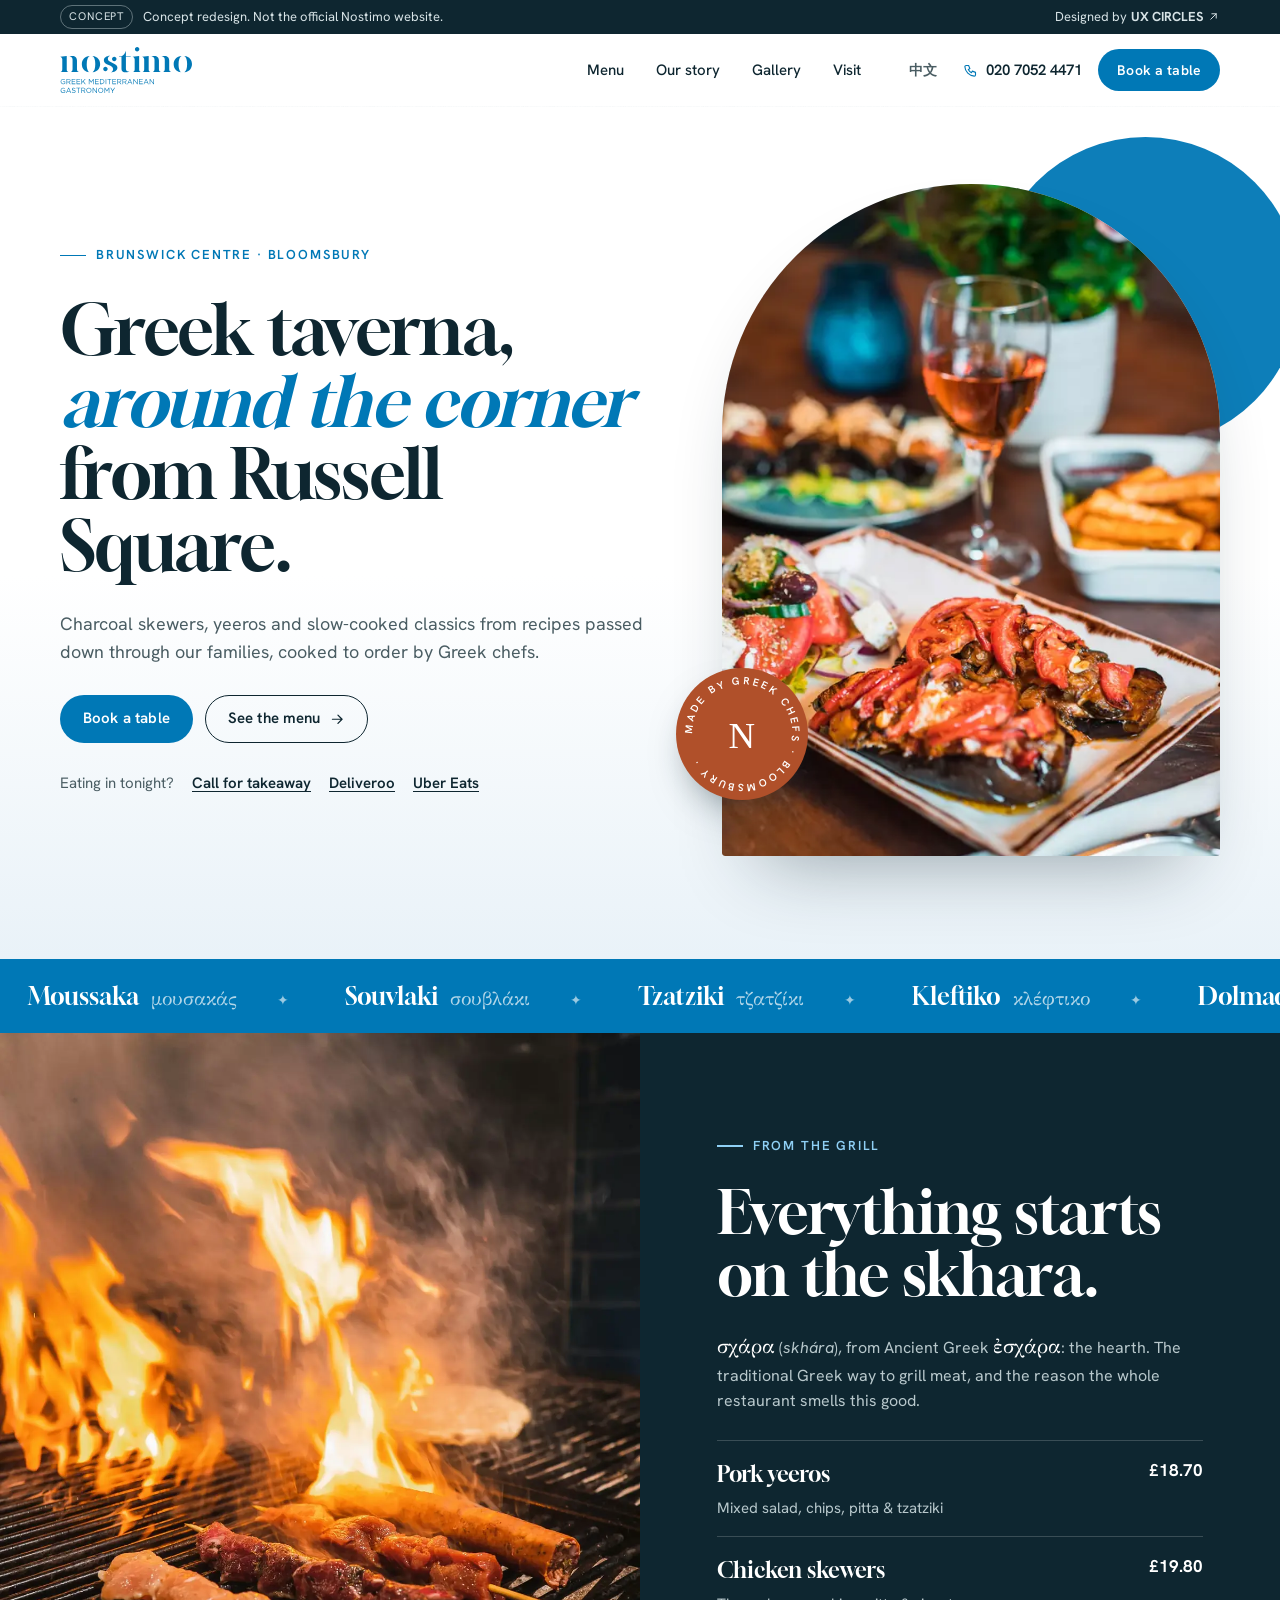
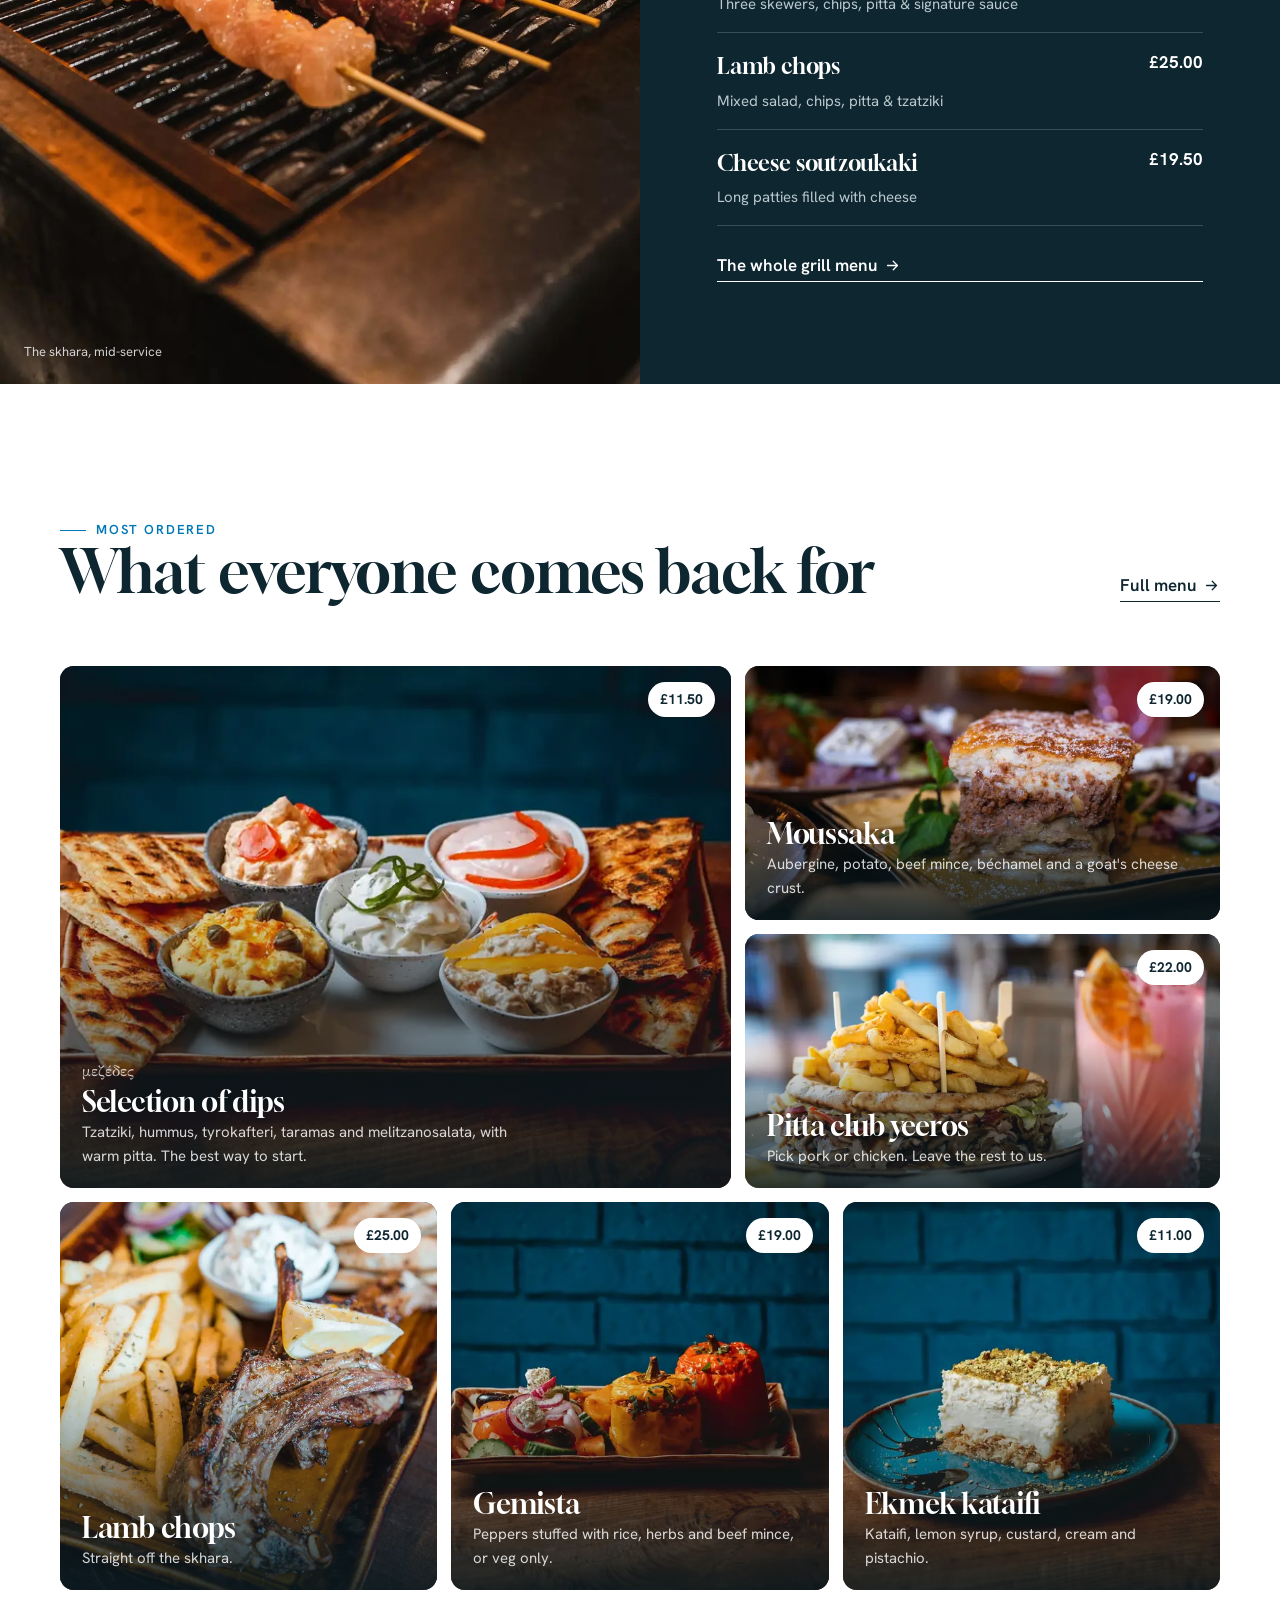
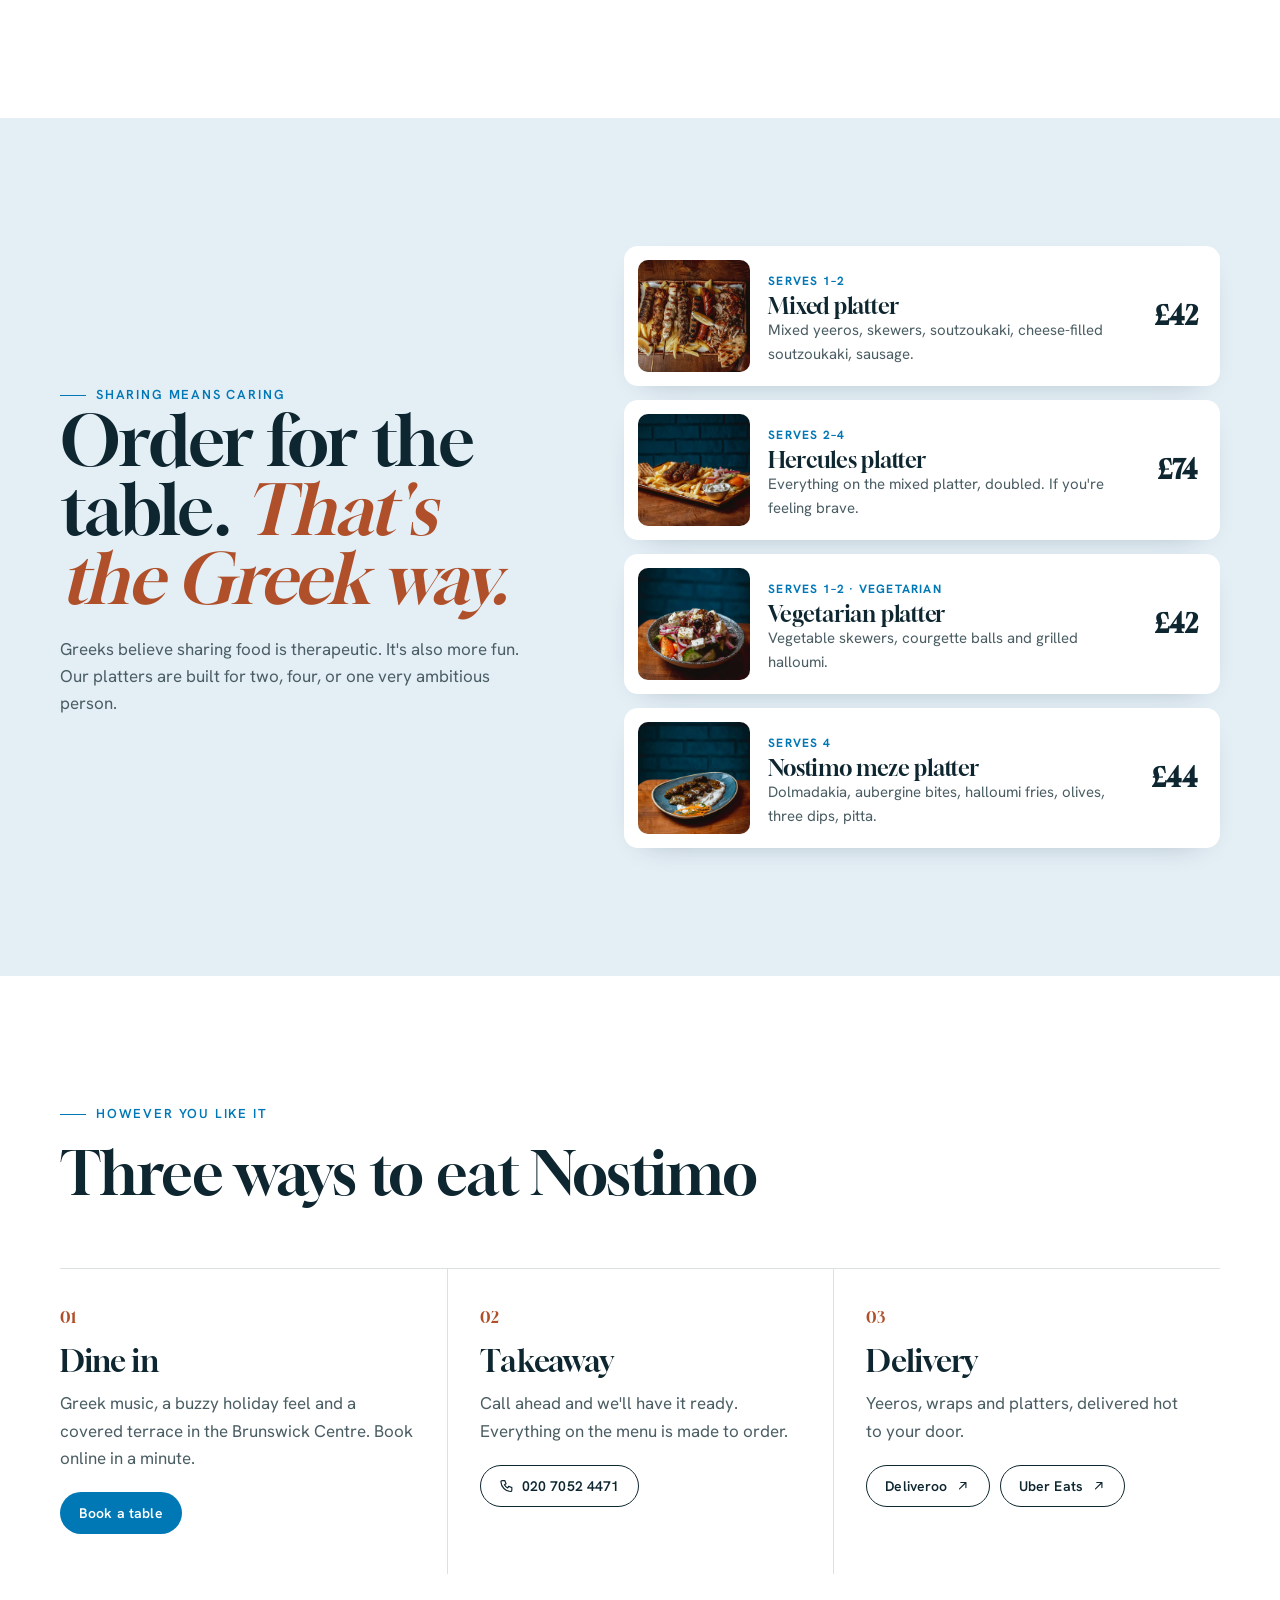
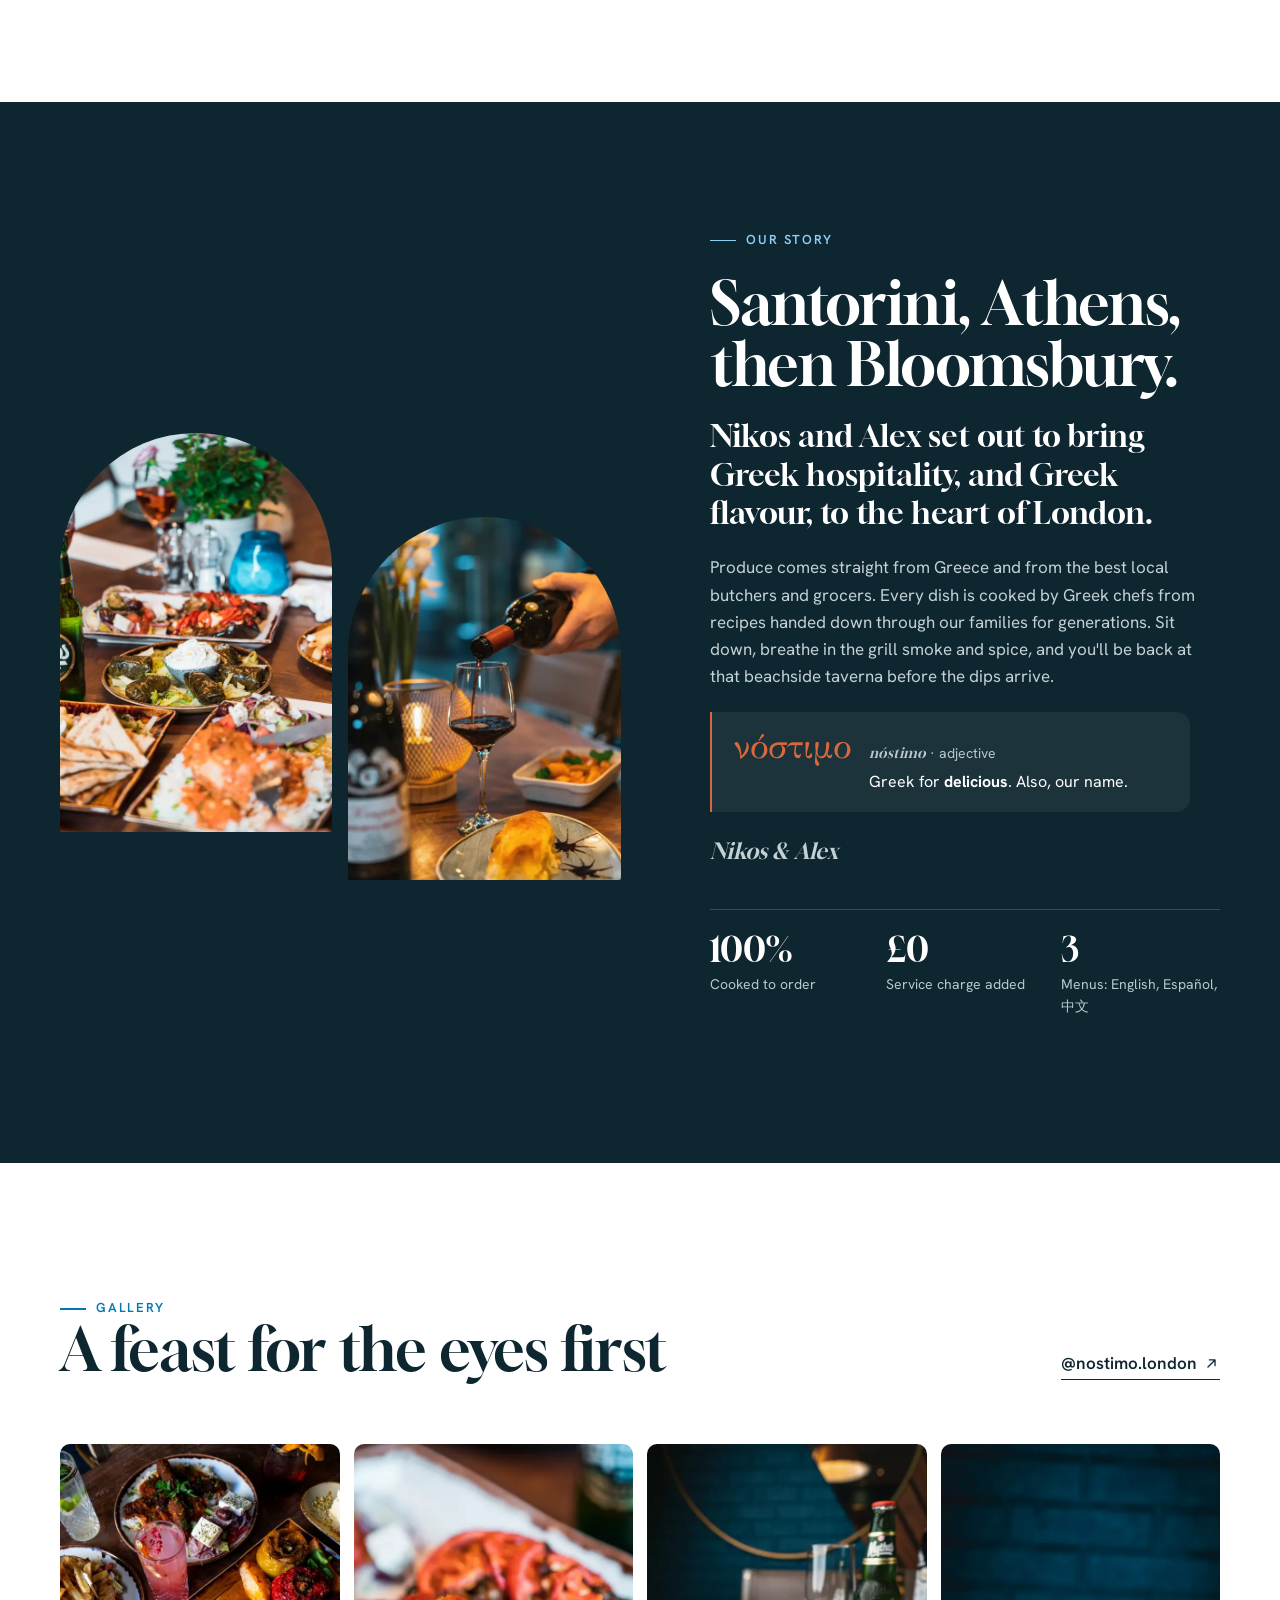
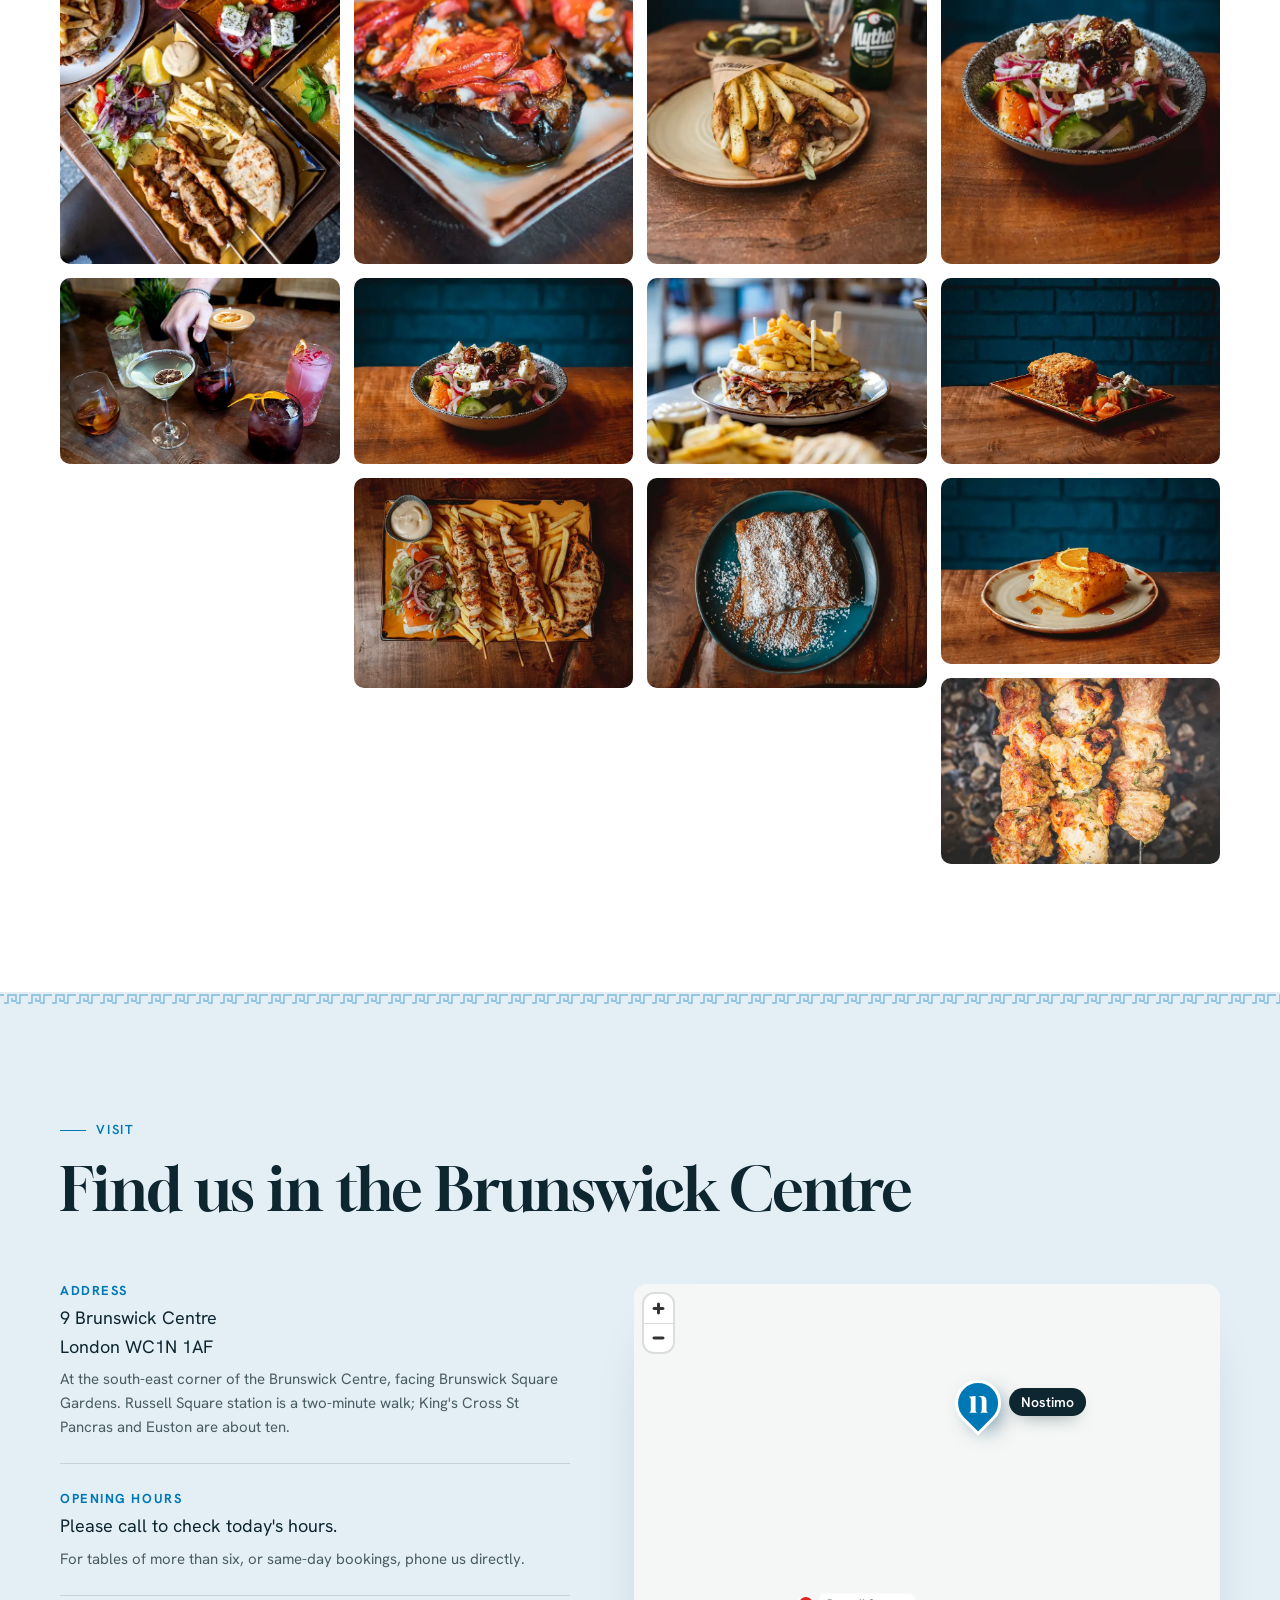
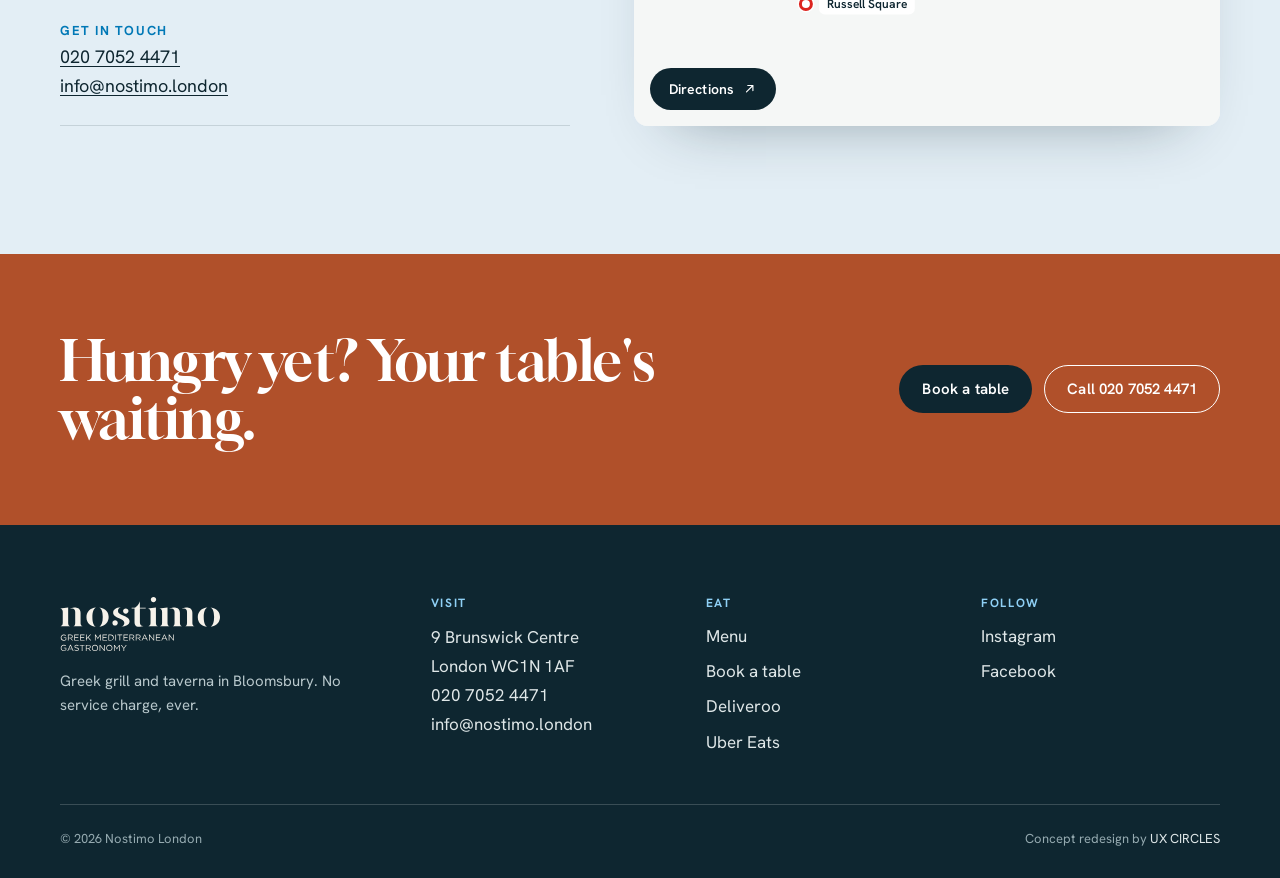
==== index.html @ 570a70f9 "Move the map pin to Nostimo's actual corner of the Brunswick Centre The pin sat at the centre's midd" ====
<!doctype html>
<html lang="en-GB" class="no-js">
<head>
  <meta charset="utf-8">
  <meta name="viewport" content="width=device-width, initial-scale=1">
  <title>Nostimo · Greek grill &amp; taverna in Bloomsbury, London</title>
  <meta name="description" content="Greek-Mediterranean taverna at the Brunswick Centre, Bloomsbury. Charcoal skewers, yeeros, meze and slow-cooked classics, made by Greek chefs. Book a table or order takeaway.">
  <meta name="robots" content="noindex, nofollow">
  <meta name="theme-color" content="#ffffff">
  <link rel="canonical" href="https://uxcircles.github.io/nostimo/">
  <link rel="alternate" hreflang="en-GB" href="https://uxcircles.github.io/nostimo/">
  <link rel="alternate" hreflang="zh-Hant" href="https://uxcircles.github.io/nostimo/zh/">
  <link rel="icon" href="favicon.svg" type="image/svg+xml">
  <link rel="apple-touch-icon" href="apple-touch-icon.png">

  <meta property="og:type" content="restaurant">
  <meta property="og:site_name" content="Nostimo London">
  <meta property="og:title" content="Nostimo · Greek grill &amp; taverna in Bloomsbury">
  <meta property="og:description" content="Charcoal skewers, yeeros, meze and slow-cooked Greek classics at the Brunswick Centre, WC1.">
  <meta property="og:url" content="https://uxcircles.github.io/nostimo/">
  <meta property="og:image" content="https://uxcircles.github.io/nostimo/assets/img/og.jpg">
  <meta property="og:image:width" content="1200">
  <meta property="og:image:height" content="630">
  <meta name="twitter:card" content="summary_large_image">

  <link rel="preconnect" href="https://fonts.googleapis.com">
  <link rel="preconnect" href="https://fonts.gstatic.com" crossorigin>
  <link href="https://fonts.googleapis.com/css2?family=Gloock&family=GFS+Didot&family=Hanken+Grotesk:wght@400;500;600;700&display=swap" rel="stylesheet">
  <link rel="preload" as="image" href="assets/img/table-rose-600.webp" imagesrcset="assets/img/table-rose-600.webp 600w, assets/img/table-rose-1200.webp 1200w" imagesizes="(max-width: 860px) 86vw, 500px" fetchpriority="high">
  <link rel="stylesheet" href="styles.css?v=6">

  <script type="application/ld+json">
  {
    "@context": "https://schema.org",
    "@type": "Restaurant",
    "name": "Nostimo",
    "alternateName": "Nostimo London",
    "servesCuisine": ["Greek", "Mediterranean"],
    "address": {
      "@type": "PostalAddress",
      "streetAddress": "9 Brunswick Centre",
      "addressLocality": "London",
      "postalCode": "WC1N 1AF",
      "addressCountry": "GB"
    },
    "geo": { "@type": "GeoCoordinates", "latitude": 51.5240, "longitude": -0.1229 },
    "telephone": "+442070524471",
    "email": "info@nostimo.london",
    "url": "https://uxcircles.github.io/nostimo/",
    "image": "https://uxcircles.github.io/nostimo/assets/img/og.jpg",
    "menu": "https://uxcircles.github.io/nostimo/menu.html",
    "acceptsReservations": true,
    "priceRange": "££",
    "sameAs": ["https://www.instagram.com/nostimo.london/", "https://www.facebook.com/nostimo.london/"]
  }
  </script>
</head>
<body>
  <svg aria-hidden="true" focusable="false" style="position:absolute;width:0;height:0;overflow:hidden">
    <symbol id="i-phone" viewBox="0 0 24 24"><path d="M5 4h4l2 5-2.5 1.5a11 11 0 0 0 5 5L15 13l5 2v4a2 2 0 0 1-2 2A16 16 0 0 1 3 6a2 2 0 0 1 2-2"/></symbol>
    <symbol id="i-arrow" viewBox="0 0 24 24"><path d="M5 12h14M13 6l6 6-6 6"/></symbol>
    <symbol id="i-ext" viewBox="0 0 24 24"><path d="M7 17 17 7M9 7h8v8"/></symbol>
    <symbol id="i-left" viewBox="0 0 24 24"><path d="M19 12H5M11 6l-6 6 6 6"/></symbol>
    <symbol id="i-close" viewBox="0 0 24 24"><path d="M6 6l12 12M18 6 6 18"/></symbol>
  </svg>
  <a class="skip" href="#main">Skip to content</a>

  <header class="site-header" data-header>
    <div class="concept-bar" role="note">
      <div class="wrap concept-inner">
        <p><span class="concept-tag">Concept</span><span class="concept-long">Concept redesign. Not the official Nostimo website.</span><span class="concept-short">Concept redesign</span></p>
        <a href="https://ux-circles.com/web" target="_blank" rel="noopener">Designed by <strong>UX CIRCLES</strong> <svg class="icon" aria-hidden="true"><use href="#i-ext"/></svg></a>
      </div>
    </div>
    <div class="header-bar">
      <div class="wrap header-inner">
        <a class="brand" href="./" aria-label="Nostimo, home"><img src="assets/img/logo.svg" alt="" width="165" height="57"></a>
        <nav class="nav" id="site-nav" aria-label="Main" data-nav>
          <ul class="nav-list">
            <li><a href="menu.html">Menu</a></li>
            <li><a href="#story">Our story</a></li>
            <li><a href="#gallery">Gallery</a></li>
            <li><a href="#visit">Visit</a></li>
          </ul>
          <div class="nav-extra">
            <a class="btn btn-sea" href="book.html">Book a table</a>
            <p>9 Brunswick Centre, London WC1N 1AF<br><a href="tel:+442070524471">020 7052 4471</a></p>
            <a class="nav-lang" href="zh/" lang="zh-Hant" hreflang="zh-Hant">中文版</a>
          </div>
        </nav>
        <div class="header-actions">
          <a class="lang-switch" href="zh/" lang="zh-Hant" hreflang="zh-Hant" aria-label="中文版">中文</a>
          <a class="call-link" href="tel:+442070524471" aria-label="Call Nostimo on 020 7052 4471"><svg class="icon" aria-hidden="true"><use href="#i-phone"/></svg><span>020 7052 4471</span></a>
          <a class="btn btn-sea btn-sm" href="book.html">Book a table</a>
          <button class="burger" type="button" aria-label="Open menu" aria-expanded="false" aria-controls="site-nav" data-burger><span></span><span></span></button>
        </div>
      </div>
    </div>
  </header>

  <main id="main">
    <!-- Hero -->
    <section class="hero">
      <div class="wrap hero-grid">
        <div class="hero-copy">
          <p class="eyebrow">Brunswick Centre · Bloomsbury</p>
          <h1 class="title-xl hero-title">Greek taverna, <em>around the corner</em> from Russell Square.</h1>
          <p class="lede">Charcoal skewers, yeeros and slow-cooked classics from recipes passed down through our families, cooked to order by Greek chefs.</p>
          <div class="hero-ctas">
            <a class="btn btn-sea" href="book.html">Book a table</a>
            <a class="btn btn-line" href="menu.html">See the menu <svg class="icon" aria-hidden="true"><use href="#i-arrow"/></svg></a>
          </div>
          <p class="hero-alt"><span>Eating in tonight?</span> <a href="tel:+442070524471">Call for takeaway</a> <a href="https://deliveroo.co.uk/menu/london/bloomsbury/nostimo-brunswick" target="_blank" rel="noopener">Deliveroo</a> <a href="https://www.ubereats.com/gb/store/nostimo/R7rWNomRS0CjnXZ344HSMw" target="_blank" rel="noopener">Uber Eats</a></p>
        </div>
        <div class="hero-visual">
          <div class="arch">
            <img src="assets/img/table-rose-600.webp" srcset="assets/img/table-rose-600.webp 600w, assets/img/table-rose-1200.webp 1200w" sizes="(max-width: 860px) 86vw, 500px" width="600" height="900" alt="A table at Nostimo set with stuffed aubergine, meze, chips and a glass of rosé" fetchpriority="high">
          </div>
          <div class="stamp" aria-hidden="true">
            <svg viewBox="0 0 132 132"><defs><path id="circ" d="M66 66m-50 0a50 50 0 1 1 100 0a50 50 0 1 1-100 0"/></defs><text><textPath href="#circ">Made by Greek chefs · Bloomsbury ·</textPath></text></svg>
            <b>Ν</b>
          </div>
        </div>
      </div>
    </section>

    <!-- Ticker -->
    <div class="ticker" aria-hidden="true">
      <div class="ticker-track">
        <ul>
          <li>Moussaka <span class="greek">μουσακάς</span></li>
          <li>Souvlaki <span class="greek">σουβλάκι</span></li>
          <li>Tzatziki <span class="greek">τζατζίκι</span></li>
          <li>Kleftiko <span class="greek">κλέφτικο</span></li>
          <li>Dolmadakia <span class="greek">ντολμαδάκια</span></li>
          <li>Ekmek kataifi <span class="greek">εκμέκ κανταΐφι</span></li>
          <li>Yeeros <span class="greek">γύρος</span></li>
        </ul>
        <ul>
          <li>Moussaka <span class="greek">μουσακάς</span></li>
          <li>Souvlaki <span class="greek">σουβλάκι</span></li>
          <li>Tzatziki <span class="greek">τζατζίκι</span></li>
          <li>Kleftiko <span class="greek">κλέφτικο</span></li>
          <li>Dolmadakia <span class="greek">ντολμαδάκια</span></li>
          <li>Ekmek kataifi <span class="greek">εκμέκ κανταΐφι</span></li>
          <li>Yeeros <span class="greek">γύρος</span></li>
        </ul>
      </div>
    </div>

    <!-- From the skhara -->
    <section class="skhara on-dark" aria-labelledby="skhara-title">
      <figure class="skhara-media">
        <img src="assets/img/grill-fire-600.webp" srcset="assets/img/grill-fire-600.webp 600w, assets/img/grill-fire-1200.webp 1200w" sizes="(max-width: 860px) 100vw, 50vw" width="600" height="900" alt="Skewers over open flames on the charcoal grill" loading="lazy">
        <figcaption>The skhara, mid-service</figcaption>
      </figure>
      <div class="skhara-body">
        <p class="eyebrow">From the grill</p>
        <h2 class="title-l" id="skhara-title">Everything starts on the skhara.</h2>
        <p class="etym"><span class="greek" lang="grc">σχάρα</span> (<i>skhára</i>), from Ancient Greek <span class="greek" lang="grc">ἐσχάρα</span>: the hearth. The traditional Greek way to grill meat, and the reason the whole restaurant smells this good.</p>
        <ul class="grill-list">
          <li><strong>Pork yeeros</strong><span>Mixed salad, chips, pitta &amp; tzatziki</span><b class="price">£18.70</b></li>
          <li><strong>Chicken skewers</strong><span>Three skewers, chips, pitta &amp; signature sauce</span><b class="price">£19.80</b></li>
          <li><strong>Lamb chops</strong><span>Mixed salad, chips, pitta &amp; tzatziki</span><b class="price">£25.00</b></li>
          <li><strong>Cheese soutzoukaki</strong><span>Long patties filled with cheese</span><b class="price">£19.50</b></li>
        </ul>
        <a class="link-arrow" href="menu.html#skhara">The whole grill menu <svg class="icon" aria-hidden="true"><use href="#i-arrow"/></svg></a>
      </div>
    </section>

    <!-- Signature dishes -->
    <section class="section" aria-labelledby="sig-title">
      <div class="wrap">
        <div class="section-head split">
          <div>
            <p class="eyebrow">Most ordered</p>
            <h2 class="title-l" id="sig-title">What everyone comes back for</h2>
          </div>
          <a class="link-arrow" href="menu.html">Full menu <svg class="icon" aria-hidden="true"><use href="#i-arrow"/></svg></a>
        </div>
        <div class="bento">
          <article class="dish d1 reveal">
            <img src="assets/img/dips-board-800.webp" srcset="assets/img/dips-board-800.webp 800w, assets/img/dips-board-1600.webp 1600w" sizes="(max-width: 560px) 100vw, (max-width: 960px) 100vw, 60vw" width="800" height="534" alt="Five Greek dips served on a board with grilled pitta" loading="lazy">
            <span class="price-tag">£11.50</span>
            <div class="dish-text">
              <span class="greek" lang="el">μεζέδες</span>
              <h3>Selection of dips</h3>
              <p>Tzatziki, hummus, tyrokafteri, taramas and melitzanosalata, with warm pitta. The best way to start.</p>
            </div>
          </article>
          <article class="dish d2 reveal">
            <img src="assets/img/moussaka-800.webp" srcset="assets/img/moussaka-800.webp 800w, assets/img/moussaka-1413.webp 1413w" sizes="(max-width: 560px) 100vw, (max-width: 960px) 50vw, 40vw" width="800" height="773" alt="A slice of moussaka with Greek salad" loading="lazy">
            <span class="price-tag">£19.00</span>
            <div class="dish-text"><h3>Moussaka</h3><p>Aubergine, potato, beef mince, béchamel and a goat's cheese crust.</p></div>
          </article>
          <article class="dish d3 reveal">
            <img src="assets/img/pitta-club-800.webp" srcset="assets/img/pitta-club-800.webp 800w, assets/img/pitta-club-1547.webp 1547w" sizes="(max-width: 560px) 100vw, (max-width: 960px) 50vw, 40vw" width="800" height="706" alt="Pitta club topped with a tower of chips, next to a pink cocktail" loading="lazy">
            <span class="price-tag">£22.00</span>
            <div class="dish-text"><h3>Pitta club yeeros</h3><p>Pick pork or chicken. Leave the rest to us.</p></div>
          </article>
          <article class="dish d4 reveal">
            <img src="assets/img/lamb-chops-600.webp" srcset="assets/img/lamb-chops-600.webp 600w, assets/img/lamb-chops-1200.webp 1200w" sizes="(max-width: 560px) 100vw, (max-width: 960px) 50vw, 33vw" width="600" height="900" alt="Grilled lamb chops with chips, salad and pitta" loading="lazy">
            <span class="price-tag">£25.00</span>
            <div class="dish-text"><h3>Lamb chops</h3><p>Straight off the skhara.</p></div>
          </article>
          <article class="dish d5 reveal">
            <img src="assets/img/gemista-800.webp" srcset="assets/img/gemista-800.webp 800w, assets/img/gemista-1600.webp 1600w" sizes="(max-width: 560px) 100vw, (max-width: 960px) 50vw, 33vw" width="800" height="533" alt="Stuffed peppers and tomatoes on a platter" loading="lazy">
            <span class="price-tag">£19.00</span>
            <div class="dish-text"><h3>Gemista</h3><p>Peppers stuffed with rice, herbs and beef mince, or veg only.</p></div>
          </article>
          <article class="dish d6 reveal">
            <img src="assets/img/ekmek-800.webp" srcset="assets/img/ekmek-800.webp 800w, assets/img/ekmek-1600.webp 1600w" sizes="(max-width: 560px) 100vw, (max-width: 960px) 100vw, 33vw" width="800" height="533" alt="A square of ekmek kataifi topped with pistachio" loading="lazy">
            <span class="price-tag">£11.00</span>
            <div class="dish-text"><h3>Ekmek kataifi</h3><p>Kataifi, lemon syrup, custard, cream and pistachio.</p></div>
          </article>
        </div>
      </div>
    </section>

    <!-- Sharing -->
    <section class="section sharing" aria-labelledby="share-title">
      <div class="wrap sharing-grid">
        <div>
          <p class="eyebrow">Sharing means caring</p>
          <h2 class="sharing-quote" id="share-title">Order for the table. <em>That's the Greek way.</em></h2>
          <p class="sharing-note">Greeks believe sharing food is therapeutic. It's also more fun. Our platters are built for two, four, or one very ambitious person.</p>
        </div>
        <ul class="platters">
          <li class="platter reveal">
            <img src="assets/img/mixed-platter-800.webp" width="112" height="112" alt="" loading="lazy">
            <div><span class="serves">Serves 1–2</span><h3>Mixed platter</h3><p>Mixed yeeros, skewers, soutzoukaki, cheese-filled soutzoukaki, sausage.</p></div>
            <b class="price">£42</b>
          </li>
          <li class="platter reveal">
            <img src="assets/img/soutzoukakia-800.webp" width="112" height="112" alt="" loading="lazy">
            <div><span class="serves">Serves 2–4</span><h3>Hercules platter</h3><p>Everything on the mixed platter, doubled. If you're feeling brave.</p></div>
            <b class="price">£74</b>
          </li>
          <li class="platter reveal">
            <img src="assets/img/salad-bowl-600.webp" width="112" height="112" alt="" loading="lazy">
            <div><span class="serves">Serves 1–2 · Vegetarian</span><h3>Vegetarian platter</h3><p>Vegetable skewers, courgette balls and grilled halloumi.</p></div>
            <b class="price">£42</b>
          </li>
          <li class="platter reveal">
            <img src="assets/img/dolmadakia-600.webp" width="112" height="112" alt="" loading="lazy">
            <div><span class="serves">Serves 4</span><h3>Nostimo meze platter</h3><p>Dolmadakia, aubergine bites, halloumi fries, olives, three dips, pitta.</p></div>
            <b class="price">£44</b>
          </li>
        </ul>
      </div>
    </section>

    <!-- Ways to eat -->
    <section class="section" aria-labelledby="ways-title">
      <div class="wrap">
        <div class="section-head">
          <p class="eyebrow">However you like it</p>
          <h2 class="title-l" id="ways-title">Three ways to eat Nostimo</h2>
        </div>
        <div class="ways">
          <div class="way">
            <span class="way-num">01</span>
            <h3>Dine in</h3>
            <p>Greek music, a buzzy holiday feel and a covered terrace in the Brunswick Centre. Book online in a minute.</p>
            <div class="actions"><a class="btn btn-sea btn-sm" href="book.html">Book a table</a></div>
          </div>
          <div class="way">
            <span class="way-num">02</span>
            <h3>Takeaway</h3>
            <p>Call ahead and we'll have it ready. Everything on the menu is made to order.</p>
            <div class="actions"><a class="btn btn-line btn-sm" href="tel:+442070524471"><svg class="icon" aria-hidden="true"><use href="#i-phone"/></svg>020 7052 4471</a></div>
          </div>
          <div class="way">
            <span class="way-num">03</span>
            <h3>Delivery</h3>
            <p>Yeeros, wraps and platters, delivered hot to your door.</p>
            <div class="actions">
              <a class="btn btn-line btn-sm" href="https://deliveroo.co.uk/menu/london/bloomsbury/nostimo-brunswick" target="_blank" rel="noopener">Deliveroo <svg class="icon" aria-hidden="true"><use href="#i-ext"/></svg></a>
              <a class="btn btn-line btn-sm" href="https://www.ubereats.com/gb/store/nostimo/R7rWNomRS0CjnXZ344HSMw" target="_blank" rel="noopener">Uber Eats <svg class="icon" aria-hidden="true"><use href="#i-ext"/></svg></a>
            </div>
          </div>
        </div>
      </div>
    </section>

    <!-- Story -->
    <section class="section on-dark" id="story" aria-labelledby="story-title">
      <div class="wrap story-grid">
        <div class="story-media">
          <div class="arch reveal"><img src="assets/img/table-spread-600.webp" srcset="assets/img/table-spread-600.webp 600w, assets/img/table-spread-1200.webp 1200w" sizes="(max-width: 860px) 45vw, 25vw" width="600" height="900" alt="A full table of Greek dishes, herbs and wine" loading="lazy"></div>
          <div class="arch reveal"><img src="assets/img/wine-pour-600.webp" srcset="assets/img/wine-pour-600.webp 600w, assets/img/wine-pour-1200.webp 1200w" sizes="(max-width: 860px) 45vw, 25vw" width="600" height="900" alt="Red wine being poured at a candlelit table" loading="lazy"></div>
        </div>
        <div class="story-copy">
          <p class="eyebrow">Our story</p>
          <h2 class="title-l" id="story-title">Santorini, Athens, then Bloomsbury.</h2>
          <p class="big">Nikos and Alex set out to bring Greek hospitality, and Greek flavour, to the heart of London.</p>
          <p>Produce comes straight from Greece and from the best local butchers and grocers. Every dish is cooked by Greek chefs from recipes handed down through our families for generations. Sit down, breathe in the grill smoke and spice, and you'll be back at that beachside taverna before the dips arrive.</p>
          <div class="definition">
            <span class="word greek" lang="el">νόστιμο</span>
            <span class="pron"><i>nóstimo</i> · adjective</span>
            <span class="mean">Greek for <strong>delicious</strong>. Also, our name.</span>
          </div>
          <p class="signature">Nikos &amp; Alex</p>
          <dl class="facts">
            <div><dt>100%</dt><dd>Cooked to order</dd></div>
            <div><dt>£0</dt><dd>Service charge added</dd></div>
            <div><dt>3</dt><dd>Menus: English, Español, 中文</dd></div>
          </dl>
        </div>
      </div>
    </section>

    <!-- Gallery -->
    <section class="section" id="gallery" aria-labelledby="gallery-title">
      <div class="wrap">
        <div class="section-head split">
          <div>
            <p class="eyebrow">Gallery</p>
            <h2 class="title-l" id="gallery-title">A feast for the eyes first</h2>
          </div>
          <a class="link-arrow" href="https://www.instagram.com/nostimo.london/" target="_blank" rel="noopener">@nostimo.london <svg class="icon" aria-hidden="true"><use href="#i-ext"/></svg></a>
        </div>
        <ul class="gallery" data-gallery>
          <li><button type="button" data-full="assets/img/feast-top-1200.webp"><img src="assets/img/feast-top-600.webp" width="600" height="900" alt="Overhead view of skewers, salads, dips and cocktails" loading="lazy"></button></li>
          <li><button type="button" data-full="assets/img/cocktails-1600.webp"><img src="assets/img/cocktails-800.webp" width="800" height="533" alt="Cocktails being served at the bar" loading="lazy"></button></li>
          <li><button type="button" data-full="assets/img/aubergine-1200.webp"><img src="assets/img/aubergine-600.webp" width="600" height="900" alt="Stuffed aubergine with tomato and feta" loading="lazy"></button></li>
          <li><button type="button" data-full="assets/img/greek-salad-1600.webp"><img src="assets/img/greek-salad-800.webp" width="800" height="533" alt="Greek salad with a slab of feta" loading="lazy"></button></li>
          <li><button type="button" data-full="assets/img/chicken-skewers-1600.webp"><img src="assets/img/chicken-skewers-800.webp" width="800" height="600" alt="Chicken skewers with chips and dip" loading="lazy"></button></li>
          <li><button type="button" data-full="assets/img/pitta-wrap-1200.webp"><img src="assets/img/pitta-wrap-600.webp" width="600" height="900" alt="A Greek pitta wrap with a bottle of Mythos beer" loading="lazy"></button></li>
          <li><button type="button" data-full="assets/img/bartender-1600.webp"><img src="assets/img/bartender-800.webp" width="800" height="533" alt="A bartender measuring a spirit" loading="lazy"></button></li>
          <li><button type="button" data-full="assets/img/bougatsa-1600.webp"><img src="assets/img/bougatsa-800.webp" width="800" height="600" alt="Bougatsa dusted with sugar and cinnamon" loading="lazy"></button></li>
          <li><button type="button" data-full="assets/img/salad-bowl-1200.webp"><img src="assets/img/salad-bowl-600.webp" width="600" height="900" alt="A bowl of Greek salad against the teal brick wall" loading="lazy"></button></li>
          <li><button type="button" data-full="assets/img/pastitsio-1600.webp"><img src="assets/img/pastitsio-800.webp" width="800" height="533" alt="Pastitsio with a side salad" loading="lazy"></button></li>
          <li><button type="button" data-full="assets/img/portokalopita-1600.webp"><img src="assets/img/portokalopita-800.webp" width="800" height="533" alt="Portokalopita, orange sponge cake with honey syrup" loading="lazy"></button></li>
          <li><button type="button" data-full="assets/img/chicken-grill-1170.webp"><img src="assets/img/chicken-grill-800.webp" width="800" height="533" alt="Chicken souvlaki browning on the grill" loading="lazy"></button></li>
        </ul>
      </div>
      <dialog class="lightbox on-dark" data-lightbox aria-label="Photo viewer">
        <figure><img src="" alt="" data-lb-img><figcaption data-lb-cap></figcaption></figure>
        <button class="lb-btn lb-close" type="button" data-lb-close aria-label="Close"><svg class="icon" aria-hidden="true"><use href="#i-close"/></svg></button>
        <button class="lb-btn lb-prev" type="button" data-lb-prev aria-label="Previous photo"><svg class="icon" aria-hidden="true"><use href="#i-left"/></svg></button>
        <button class="lb-btn lb-next" type="button" data-lb-next aria-label="Next photo"><svg class="icon" aria-hidden="true"><use href="#i-arrow"/></svg></button>
      </dialog>
    </section>

    <!-- Visit -->
    <section class="section visit" id="visit" aria-labelledby="visit-title">
      <div class="wrap">
        <div class="section-head">
          <p class="eyebrow">Visit</p>
          <h2 class="title-l" id="visit-title">Find us in the Brunswick Centre</h2>
        </div>
        <div class="visit-grid">
          <div class="visit-info">
            <div class="info-block">
              <h3>Address</h3>
              <address>9 Brunswick Centre<br>London WC1N 1AF</address>
              <p class="muted">At the south-east corner of the Brunswick Centre, facing Brunswick Square Gardens. Russell Square station is a two-minute walk; King's Cross St Pancras and Euston are about ten.</p>
            </div>
            <div class="info-block">
              <h3>Opening hours</h3>
              <!-- TODO: hours are not published anywhere on the current site. Ask the restaurant, then fill in here, in book.html and in the JSON-LD. -->
              <p>Please call to check today's hours.</p>
              <p class="muted">For tables of more than six, or same-day bookings, phone us directly.</p>
            </div>
            <div class="info-block">
              <h3>Get in touch</h3>
              <p><a href="tel:+442070524471">020 7052 4471</a><br><a href="mailto:info@nostimo.london">info@nostimo.london</a></p>
            </div>
          </div>
          <div class="map">
            <!-- MapLibre is bundled in assets/vendor; the map (assets/map.js) only loads when it scrolls near the viewport -->
            <div class="map-canvas" data-map data-lib="assets/vendor/maplibre/" data-src="assets/map.js" data-lat="51.5240" data-lng="-0.1229" data-station="Russell Square" data-station-lat="51.5231" data-station-lng="-0.1243" role="img" aria-label="Map showing Nostimo in the Brunswick Centre, two minutes from Russell Square station"></div>
            <a class="btn btn-ink btn-sm map-link" href="https://www.google.com/maps/search/?api=1&amp;query=Nostimo%2C%209%20Brunswick%20Centre%2C%20London%20WC1N%201AF" target="_blank" rel="noopener">Directions <svg class="icon" aria-hidden="true"><use href="#i-ext"/></svg></a>
          </div>
        </div>
      </div>
    </section>

    <!-- CTA -->
    <section class="cta-band" aria-labelledby="cta-title">
      <div class="wrap cta-inner">
        <h2 id="cta-title">Hungry yet? Your table's waiting.</h2>
        <div class="cta-actions">
          <a class="btn btn-ink" href="book.html">Book a table</a>
          <a class="btn btn-line" href="tel:+442070524471">Call 020 7052 4471</a>
        </div>
      </div>
    </section>
  </main>

  <footer class="site-footer on-dark">
    <div class="wrap">
      <div class="footer-grid">
        <div class="footer-brand">
          <img src="assets/img/logo-light.svg" alt="Nostimo, Greek Mediterranean gastronomy" width="165" height="57" loading="lazy">
          <p>Greek grill and taverna in Bloomsbury. No service charge, ever.</p>
        </div>
        <div>
          <h2>Visit</h2>
          <address>9 Brunswick Centre<br>London WC1N 1AF<br><a href="tel:+442070524471">020 7052 4471</a><br><a href="mailto:info@nostimo.london">info@nostimo.london</a></address>
        </div>
        <div>
          <h2>Eat</h2>
          <ul>
            <li><a href="menu.html">Menu</a></li>
            <li><a href="book.html">Book a table</a></li>
            <li><a href="https://deliveroo.co.uk/menu/london/bloomsbury/nostimo-brunswick" target="_blank" rel="noopener">Deliveroo</a></li>
            <li><a href="https://www.ubereats.com/gb/store/nostimo/R7rWNomRS0CjnXZ344HSMw" target="_blank" rel="noopener">Uber Eats</a></li>
          </ul>
        </div>
        <div>
          <h2>Follow</h2>
          <ul>
            <li><a href="https://www.instagram.com/nostimo.london/" target="_blank" rel="noopener">Instagram</a></li>
            <li><a href="https://www.facebook.com/nostimo.london/" target="_blank" rel="noopener">Facebook</a></li>
          </ul>
        </div>
      </div>
      <div class="footer-base">
        <p>© <span data-year>2026</span> Nostimo London</p>
        <p>Concept redesign by <a href="https://ux-circles.com/web" target="_blank" rel="noopener">UX CIRCLES</a></p>
      </div>
    </div>
  </footer>

  <script src="main.js?v=4" defer></script>
</body>
</html>
---- styles.css ----
/* ==========================================================================
   Nostimo — concept redesign
   Palette: whitewash, Aegean night, Greek blue, terracotta
   ========================================================================== */

:root {
  --lime: #ffffff;          /* Cycladic whitewash */
  --lime-2: #f1f5f7;        /* whitewash in shade */
  --sand: #e3eef5;          /* pale Aegean */
  --ink: #0e2630;           /* Aegean night, matches the teal brick in the photos */
  --ink-2: #163543;
  --ink-soft: #4a5d63;
  --sea: #0078b6;           /* logo blue */
  --sea-deep: #005f91;
  --clay: #b0502a;          /* terracotta, AA on lime */
  --clay-bright: #d8693c;
  --olive: #6d6b3c;
  --line: rgba(14, 38, 48, .14);
  --line-light: rgba(255, 255, 255, .18);

  --f-display: "Gloock", "Didot", "Bodoni 72", Georgia, serif;
  --f-greek: "GFS Didot", "Gloock", Georgia, serif;
  --f-body: "Hanken Grotesk", system-ui, -apple-system, "Segoe UI", sans-serif;

  --wrap: 1240px;
  --gutter: clamp(16px, 4vw, 40px);
  --radius: 14px;
  --arch: 999px 999px var(--radius) var(--radius);
  --header-h: 72px;
  --ease: cubic-bezier(.2, .7, .2, 1);

  /* Greek key, drawn once and reused as a divider */
  --meander: url("data:image/svg+xml,%3Csvg xmlns='http://www.w3.org/2000/svg' width='24' height='12' viewBox='0 0 24 12'%3E%3Cpath d='M0 11h4V3h8v6H8V6' fill='none' stroke='%230078b6' stroke-width='1.4'/%3E%3Cpath d='M12 11h4V3h8' fill='none' stroke='%230078b6' stroke-width='1.4'/%3E%3C/svg%3E");
}

html:lang(zh-Hant) {
  --f-display: "Gloock", "Noto Serif TC", "Songti TC", serif;
  --f-body: "Hanken Grotesk", "Noto Sans TC", "PingFang TC", "Microsoft JhengHei", sans-serif;
}
/* synthetic italics look broken on Chinese characters */
:lang(zh-Hant) .hero-title em, :lang(zh-Hant) .sharing-quote em { font-style: normal; }
:lang(zh-Hant) h1, :lang(zh-Hant) h2, :lang(zh-Hant) h3, :lang(zh-Hant) .sharing-quote, :lang(zh-Hant) .story-copy .big {
  letter-spacing: .02em; line-height: 1.22; font-weight: 600;
  font-synthesis: none; /* Gloock has one weight: keep Latin glyphs as drawn, let the Chinese use 600 */
}
:lang(zh-Hant) body { line-height: 1.75; }
:lang(zh-Hant) .title-xl { font-size: clamp(2.3rem, 4.6vw, 4rem); }
:lang(zh-Hant) .title-l { font-size: clamp(1.9rem, 3.4vw, 2.8rem); }
:lang(zh-Hant) .sharing-quote { font-size: clamp(2.1rem, 4.2vw, 3.6rem); }
:lang(zh-Hant) :is(h1, h2, h3) { text-wrap: balance; }

*, *::before, *::after { box-sizing: border-box; }
html { -webkit-text-size-adjust: 100%; scroll-behavior: smooth; scroll-padding-top: calc(var(--header-h) + 58px); }
@media (max-width: 900px) { html:has(.menu-layout) { scroll-padding-top: 236px; } }
@media (prefers-reduced-motion: reduce) { html { scroll-behavior: auto; } }
body {
  margin: 0;
  background: var(--lime);
  color: var(--ink);
  font: 400 1.0625rem/1.6 var(--f-body);
  -webkit-font-smoothing: antialiased;
  text-rendering: optimizeLegibility;
}
body.is-locked { overflow: hidden; }
/* a whisper of limewash grain so the white reads as plaster, not a blank screen */
body::before {
  content: ""; position: fixed; inset: 0; z-index: -1; pointer-events: none; opacity: .06;
  background-image: url("data:image/svg+xml,%3Csvg xmlns='http://www.w3.org/2000/svg' width='180' height='180'%3E%3Cfilter id='n'%3E%3CfeTurbulence type='fractalNoise' baseFrequency='.85' numOctaves='3' stitchTiles='stitch'/%3E%3CfeColorMatrix values='0 0 0 0 .05 0 0 0 0 .15 0 0 0 0 .2 0 0 0 1 0'/%3E%3C/filter%3E%3Crect width='100%25' height='100%25' filter='url(%23n)'/%3E%3C/svg%3E");
}
img { display: block; max-width: 100%; height: auto; }
a { color: inherit; }
button { font: inherit; color: inherit; }
h1, h2, h3, h4 { margin: 0; font-family: var(--f-display); font-weight: 400; line-height: 1.04; letter-spacing: -.01em; }
p, figure { margin: 0; }
ul, ol { margin: 0; padding: 0; list-style: none; }
:focus-visible { outline: 2px solid var(--sea); outline-offset: 3px; border-radius: 4px; }
.on-dark :focus-visible { outline-color: #8fd0f5; }

.wrap { width: 100%; max-width: var(--wrap); margin-inline: auto; padding-inline: var(--gutter); }
[hidden] { display: none !important; }
.sr-only { position: absolute; width: 1px; height: 1px; padding: 0; margin: -1px; overflow: hidden; clip: rect(0 0 0 0); white-space: nowrap; border: 0; }
.skip { position: absolute; left: 12px; top: -60px; z-index: 100; padding: 10px 16px; background: var(--ink); color: var(--lime); border-radius: 8px; text-decoration: none; }
.skip:focus { top: 12px; }
.greek { font-family: var(--f-greek); font-style: normal; }
.icon { width: 1em; height: 1em; flex: none; fill: none; stroke: currentColor; stroke-width: 1.8; stroke-linecap: round; stroke-linejoin: round; }

/* ---------- Concept stripe (kept from the UX CIRCLES house format) ---------- */
.concept-bar { background: var(--ink); color: #d7e3e6; font-size: .8125rem; }
.concept-inner { display: flex; align-items: center; justify-content: space-between; gap: 12px; min-height: 34px; }
.concept-bar p { display: flex; align-items: center; gap: 10px; }
.concept-tag { padding: 2px 8px; border: 1px solid rgba(215, 227, 230, .4); border-radius: 99px; font-size: .6875rem; letter-spacing: .08em; text-transform: uppercase; }
.concept-short { display: none; }
.concept-bar a { display: inline-flex; align-items: center; gap: 4px; text-decoration: none; white-space: nowrap; }
.concept-bar a:hover strong { text-decoration: underline; }
@media (max-width: 640px) { .concept-long { display: none; } .concept-short { display: inline; } }
@media (max-width: 420px) { .concept-short { display: none; } }

/* ---------- Buttons ---------- */
.btn {
  display: inline-flex; align-items: center; justify-content: center; gap: .55em;
  min-height: 48px; padding: 0 22px;
  border: 1.5px solid transparent; border-radius: 99px;
  font: 600 .9375rem/1 var(--f-body); letter-spacing: .01em; text-decoration: none; cursor: pointer;
  transition: background .2s, color .2s, border-color .2s, transform .2s var(--ease);
}
.btn:active { transform: translateY(1px); }
.btn-sea { background: var(--sea); color: #fff; }
.btn-sea:hover { background: var(--sea-deep); }
.btn-ink { background: var(--ink); color: var(--lime); }
.btn-ink:hover { background: var(--ink-2); }
.btn-line { border-color: currentColor; }
.btn-line:hover { background: var(--ink); border-color: var(--ink); color: var(--lime); }
.on-dark .btn-line:hover { background: var(--lime); border-color: var(--lime); color: var(--ink); }
.btn-sm { min-height: 42px; padding: 0 18px; font-size: .875rem; }
.btn .icon { font-size: 1.1em; }

.link-arrow { display: inline-flex; align-items: center; gap: 6px; font-weight: 600; text-decoration: none; border-bottom: 1.5px solid currentColor; padding-bottom: 2px; }
.link-arrow .icon { transition: transform .2s var(--ease); }
.link-arrow:hover .icon { transform: translateX(3px); }

/* ---------- Header ---------- */
.site-header { position: sticky; top: 0; z-index: 50; }
.header-bar { position: relative; border-bottom: 1px solid transparent; transition: border-color .2s; }
/* blur lives on a pseudo-element: a backdrop-filter on the bar itself would trap the fixed mobile nav inside it */
.header-bar::before { content: ""; position: absolute; inset: 0; z-index: -1; background: rgba(255, 255, 255, .92); backdrop-filter: saturate(1.4) blur(10px); -webkit-backdrop-filter: saturate(1.4) blur(10px); }
.site-header.is-scrolled .header-bar { border-color: var(--line); }
.header-inner { display: flex; align-items: center; gap: 24px; height: var(--header-h); }
.brand { display: block; flex: none; }
.brand img { width: 132px; height: auto; }
.nav { margin-left: auto; }
.nav-list { display: flex; align-items: center; gap: 4px; }
.nav-list a { display: block; padding: 10px 14px; border-radius: 99px; font-weight: 500; font-size: .9375rem; text-decoration: none; transition: background .2s; }
.nav-list a:hover { background: var(--lime-2); }
.nav-list a[aria-current="page"] { color: var(--sea); }
.header-actions { display: flex; align-items: center; gap: 10px; }
.call-link { display: inline-flex; align-items: center; gap: 8px; padding: 10px 6px; font-weight: 600; font-size: .9375rem; text-decoration: none; white-space: nowrap; }
.call-link .icon { color: var(--sea); }
.lang-switch { padding: 8px 10px; border-radius: 99px; font-size: .875rem; font-weight: 600; text-decoration: none; color: var(--ink-soft); }
.lang-switch:hover { color: var(--sea); background: var(--lime-2); }
.nav-lang { font-weight: 600; color: var(--sea); }
.burger { display: none; width: 46px; height: 46px; border: 1.5px solid var(--line); border-radius: 50%; background: transparent; cursor: pointer; position: relative; }
.burger span { position: absolute; left: 13px; right: 13px; height: 1.5px; background: var(--ink); transition: transform .25s var(--ease), top .25s var(--ease); }
.burger span:first-child { top: 18px; }
.burger span:last-child { top: 25px; }
.burger[aria-expanded="true"] span:first-child { top: 21.5px; transform: rotate(45deg); }
.burger[aria-expanded="true"] span:last-child { top: 21.5px; transform: rotate(-45deg); }
.nav-extra { display: none; }

@media (max-width: 960px) {
  .call-link span { display: none; }
  .call-link { width: 46px; height: 46px; justify-content: center; border: 1.5px solid var(--line); border-radius: 50%; padding: 0; }
  .burger { display: block; }
  .header-actions { margin-left: auto; }
  .nav {
    position: fixed; inset: 0; top: var(--nav-top, 106px); z-index: 40;
    background: var(--lime); padding: 28px var(--gutter) 40px; overflow-y: auto;
    opacity: 0; visibility: hidden; transform: translateY(-8px);
    transition: opacity .25s, transform .25s var(--ease), visibility 0s .25s;
  }
  .nav.is-open { opacity: 1; visibility: visible; transform: none; transition: opacity .25s, transform .25s var(--ease); }
  .nav-list { flex-direction: column; align-items: stretch; gap: 0; }
  .nav-list li { border-bottom: 1px solid var(--line); }
  .nav-list a { padding: 18px 0; border-radius: 0; font-family: var(--f-display); font-size: 2rem; }
  .nav-list a:hover { background: none; color: var(--sea); }
  .nav-extra { display: grid; gap: 14px; margin-top: 32px; color: var(--ink-soft); font-size: .9375rem; }
  .nav-extra .btn { justify-self: start; }
}
@media (max-width: 420px) {
  .brand img { width: 112px; }
  .header-actions .btn { display: none; }
}
@media (max-width: 960px) { .lang-switch { display: none; } }

/* ---------- Section scaffolding ---------- */
section { position: relative; }
.section { padding-block: clamp(72px, 10vw, 136px); }
.eyebrow { display: inline-flex; align-items: center; gap: 10px; font-size: .8125rem; font-weight: 600; letter-spacing: .14em; text-transform: uppercase; color: var(--sea); }
.eyebrow::before { content: ""; width: 26px; height: 1.5px; background: currentColor; }
.on-dark .eyebrow { color: #8fd0f5; }
.title-xl { font-size: clamp(2.5rem, 5.4vw, 4.75rem); }
.title-l { font-size: clamp(2.2rem, 4.6vw, 3.9rem); }
.title-m { font-size: clamp(1.7rem, 3vw, 2.4rem); }
.lede { font-size: clamp(1.0625rem, 1.4vw, 1.25rem); color: var(--ink-soft); max-width: 36em; }
.on-dark { background: var(--ink); color: var(--lime); }
.on-dark .lede { color: #b8c8cc; }
.meander { height: 12px; background: var(--meander) repeat-x left center; opacity: .55; }
.section-head { display: grid; gap: 18px; margin-bottom: clamp(36px, 5vw, 64px); }
.section-head.split { grid-template-columns: 1fr auto; align-items: end; gap: 24px 48px; }
@media (max-width: 760px) { .section-head.split { grid-template-columns: 1fr; } }

/* ---------- Hero ---------- */
.hero { padding-block: clamp(36px, 6vw, 80px) clamp(64px, 8vw, 112px); overflow: hidden; background: linear-gradient(180deg, var(--lime) 55%, #e9f2f8 100%); }
.hero-grid { display: grid; grid-template-columns: 1.08fr .92fr; gap: clamp(32px, 6vw, 88px); align-items: center; }
.hero-copy { display: grid; gap: 28px; justify-items: start; }
.hero-title em { font-style: italic; color: var(--sea); }
.definition {
  display: grid; grid-template-columns: auto 1fr; gap: 4px 18px; align-items: baseline;
  padding: 18px 22px; border-left: 2px solid var(--clay); background: var(--lime-2); border-radius: 0 var(--radius) var(--radius) 0;
  max-width: 30rem;
}
.definition .word { grid-row: span 2; font-family: var(--f-greek); font-size: 2.1rem; line-height: 1; color: var(--clay); }
.definition .pron { font-size: .875rem; color: var(--ink-soft); }
.definition .pron i { font-family: var(--f-display); font-style: italic; }
.definition .mean { font-size: 1rem; }
.on-dark .definition { background: rgba(255, 255, 255, .06); border-left-color: var(--clay-bright); }
.on-dark .definition .word { color: var(--clay-bright); }
.on-dark .definition .pron { color: #b8c8cc; }
.hero-ctas { display: flex; flex-wrap: wrap; gap: 12px; }
.hero-alt { display: flex; flex-wrap: wrap; gap: 6px 18px; font-size: .9375rem; color: var(--ink-soft); }
.hero-alt a { font-weight: 600; color: var(--ink); text-underline-offset: 3px; }

.hero-visual { position: relative; isolation: isolate; justify-self: end; width: min(100%, 500px); }
.arch { border-radius: var(--arch); overflow: hidden; background: var(--sand); }
.arch img { width: 100%; height: 100%; object-fit: cover; }
.hero-visual .arch { aspect-ratio: 4 / 5.4; box-shadow: 0 40px 80px -40px rgba(14, 38, 48, .45); }
.hero-visual::before { /* the blue dome behind the arch */
  content: ""; position: absolute; z-index: -1; width: 62%; aspect-ratio: 1; right: -16%; top: -7%;
  border-radius: 50%; background: var(--sea); opacity: .95;
}
.stamp {
  position: absolute; left: -46px; bottom: 56px; width: 132px; height: 132px; border-radius: 50%;
  background: var(--clay); color: var(--lime); display: grid; place-items: center;
  box-shadow: 0 18px 40px -18px rgba(14, 38, 48, .6);
}
.stamp svg { position: absolute; inset: 0; width: 100%; height: 100%; animation: spin 26s linear infinite; }
.stamp text { font: 600 10.4px/1 var(--f-body); letter-spacing: .26em; fill: currentColor; text-transform: uppercase; }
.stamp b { font-family: var(--f-display); font-weight: 400; font-size: 2.3rem; line-height: 1; }
@keyframes spin { to { transform: rotate(360deg); } }
@media (prefers-reduced-motion: reduce) { .stamp svg { animation: none; } }

@media (max-width: 860px) {
  .hero-grid { grid-template-columns: 1fr; }
  .hero-visual { justify-self: center; width: min(86%, 420px); margin-top: 8px; }
  .stamp { left: -22px; width: 112px; height: 112px; bottom: 32px; }
  .stamp b { font-size: 2rem; }
}

/* ---------- Ticker ---------- */
.ticker { background: var(--sea); color: #fff; overflow: hidden; padding-block: 18px; }
.ticker-track { display: flex; width: max-content; animation: ticker 48s linear infinite; }
.ticker ul { display: flex; flex: none; }
.ticker li { display: flex; align-items: baseline; gap: 12px; padding-inline: 28px; white-space: nowrap; font-family: var(--f-display); font-size: 1.5rem; }
.ticker li .greek { font-size: 1.2rem; opacity: .7; }
.ticker li::after { content: "✦"; font-size: .9rem; opacity: .6; margin-left: 28px; }
@keyframes ticker { to { transform: translateX(-50%); } }
.ticker:hover .ticker-track { animation-play-state: paused; }
@media (prefers-reduced-motion: reduce) { .ticker-track { animation: none; } }

/* ---------- Skhara (grill) ---------- */
.skhara { display: grid; grid-template-columns: minmax(0, 1fr) minmax(0, 1fr); min-height: 640px; }
.skhara-media { position: relative; overflow: hidden; }
.skhara-media img { position: absolute; inset: 0; width: 100%; height: 100%; object-fit: cover; }
.skhara-media figcaption { position: absolute; left: 24px; bottom: 22px; font-size: .8125rem; color: rgba(255, 255, 255, .8); }
.skhara-body { padding: clamp(56px, 8vw, 112px) clamp(24px, 6vw, 96px); display: grid; align-content: center; gap: 26px; }
.etym { font-size: 1rem; color: #b8c8cc; max-width: 30em; }
.etym .greek { color: var(--lime); font-size: 1.25rem; }
.grill-list { border-top: 1px solid var(--line-light); }
.grill-list li { display: grid; grid-template-columns: 1fr auto; gap: 4px 16px; padding: 16px 0; border-bottom: 1px solid var(--line-light); }
.grill-list strong { font-family: var(--f-display); font-weight: 400; font-size: 1.375rem; }
.grill-list span { color: #b8c8cc; font-size: .9375rem; grid-column: 1; }
.grill-list .price { grid-row: 1; grid-column: 2; font-variant-numeric: tabular-nums; color: var(--lime); font-size: 1.0625rem; }
@media (max-width: 860px) {
  .skhara { grid-template-columns: 1fr; min-height: 0; }
  .skhara-media { aspect-ratio: 4 / 3; }
}

/* ---------- Signature dishes (bento) ---------- */
.bento { display: grid; grid-template-columns: repeat(12, 1fr); grid-auto-rows: 120px; gap: 14px; }
.dish { position: relative; overflow: hidden; border-radius: var(--radius); background: var(--ink); color: #fff; isolation: isolate; }
.dish img { position: absolute; inset: 0; width: 100%; height: 100%; object-fit: cover; transition: transform .7s var(--ease); z-index: -2; }
.dish::after { content: ""; position: absolute; inset: 0; z-index: -1; background: linear-gradient(to top, rgba(8, 24, 30, .86), rgba(8, 24, 30, 0) 58%); }
.dish:hover img { transform: scale(1.04); }
.dish-text { position: absolute; left: 0; right: 0; bottom: 0; padding: 20px 22px; display: grid; gap: 4px; }
.dish-text .greek { font-size: .95rem; opacity: .75; }
.dish h3 { font-size: clamp(1.4rem, 2.2vw, 1.9rem); }
.dish p { font-size: .9375rem; color: rgba(255, 255, 255, .82); max-width: 30em; }
.price-tag { position: absolute; top: 16px; right: 16px; padding: 6px 12px; border-radius: 99px; background: var(--lime); color: var(--ink); font-weight: 700; font-size: .875rem; font-variant-numeric: tabular-nums; }
.d1 { grid-column: span 7; grid-row: span 4; }
.d2 { grid-column: span 5; grid-row: span 2; }
.d3 { grid-column: span 5; grid-row: span 2; }
.d4 { grid-column: span 4; grid-row: span 3; }
.d5 { grid-column: span 4; grid-row: span 3; }
.d6 { grid-column: span 4; grid-row: span 3; }
@media (max-width: 960px) {
  .bento { grid-template-columns: repeat(2, 1fr); grid-auto-rows: 110px; }
  .d1 { grid-column: span 2; grid-row: span 3; }
  .d2, .d3, .d4, .d5, .d6 { grid-column: span 1; grid-row: span 3; }
  .d6 { grid-column: span 2; grid-row: span 3; }
}
@media (max-width: 560px) {
  .bento { grid-template-columns: 1fr; grid-auto-rows: auto; }
  .bento .dish { grid-column: auto; grid-row: auto; aspect-ratio: 4 / 3.4; }
  .dish p { display: none; }
}

/* ---------- Sharing ---------- */
.sharing { background: var(--sand); overflow: hidden; }
.sharing-grid { display: grid; grid-template-columns: .9fr 1.1fr; gap: clamp(40px, 6vw, 96px); align-items: center; }
.sharing-quote { font-family: var(--f-display); font-size: clamp(2.6rem, 5.4vw, 4.6rem); line-height: 1; }
.sharing-quote em { color: var(--clay); }
.sharing-note { margin-top: 22px; color: var(--ink-soft); max-width: 28em; }
.platters { display: grid; gap: 14px; }
.platter { display: grid; grid-template-columns: 112px 1fr auto; gap: 18px; align-items: center; padding: 14px; background: var(--lime); box-shadow: 0 10px 30px -22px rgba(14, 38, 48, .45); border-radius: var(--radius); }
.platter img { width: 112px; height: 112px; object-fit: cover; border-radius: 10px; }
.platter h3 { font-size: 1.375rem; }
.platter p { font-size: .9375rem; color: var(--ink-soft); }
.platter .serves { display: inline-block; margin-bottom: 4px; font-size: .75rem; font-weight: 700; letter-spacing: .1em; text-transform: uppercase; color: var(--sea); }
.platter .price { font-family: var(--f-display); font-size: 1.6rem; padding-right: 8px; }
@media (max-width: 860px) { .sharing-grid { grid-template-columns: 1fr; } }
@media (max-width: 520px) {
  .platter { grid-template-columns: 84px 1fr; }
  .platter img { width: 84px; height: 84px; }
  .platter .price { grid-column: 2; font-size: 1.3rem; }
}

/* ---------- Ways to eat ---------- */
.ways { display: grid; grid-template-columns: repeat(3, 1fr); gap: 0; border-top: 1px solid var(--line); }
.way { display: grid; align-content: start; gap: 14px; padding: 36px 32px 40px 0; }
.way + .way { padding-left: 32px; border-left: 1px solid var(--line); }
.way-num { font-family: var(--f-display); font-size: 1rem; color: var(--clay); }
.way h3 { font-size: 1.9rem; }
.way p { color: var(--ink-soft); }
.way .actions { display: flex; flex-wrap: wrap; gap: 10px; margin-top: 6px; }
@media (max-width: 860px) {
  .ways { grid-template-columns: 1fr; }
  .way, .way + .way { padding: 28px 0 32px; border-left: 0; border-bottom: 1px solid var(--line); }
}

/* ---------- Story ---------- */
.story-grid { display: grid; grid-template-columns: 1.1fr 1fr; gap: clamp(40px, 7vw, 112px); align-items: center; }
.story-media { position: relative; display: grid; grid-template-columns: 1fr 1fr; gap: 16px; align-items: end; }
.story-media .arch:first-child { aspect-ratio: 3 / 4.4; }
.story-media .arch:last-child { aspect-ratio: 3 / 4; margin-bottom: -48px; }
.story-copy { display: grid; gap: 22px; }
.story-copy p { color: #c4d1d4; }
.story-copy .big { font-family: var(--f-display); font-size: clamp(1.5rem, 2.4vw, 2rem); line-height: 1.25; color: var(--lime); }
.signature { font-family: var(--f-display); font-style: italic; font-size: 1.375rem; color: #8fd0f5; }
.facts { display: grid; grid-template-columns: repeat(3, 1fr); gap: 16px; padding-top: 22px; border-top: 1px solid var(--line-light); }
.facts dt { font-family: var(--f-display); font-size: 2.2rem; line-height: 1; color: var(--lime); }
.facts dd { margin: 6px 0 0; font-size: .875rem; color: #b8c8cc; }
@media (max-width: 860px) {
  .story-grid { grid-template-columns: 1fr; }
  .story-media { order: 2; padding-bottom: 48px; }
}

/* ---------- Gallery ---------- */
.gallery { columns: 4 220px; column-gap: 14px; }
.gallery li { break-inside: avoid; margin-bottom: 14px; }
.gallery button { display: block; width: 100%; padding: 0; border: 0; background: var(--sand); border-radius: 10px; overflow: hidden; cursor: zoom-in; }
.gallery img { width: 100%; transition: transform .6s var(--ease), opacity .3s; }
.gallery button:hover img { transform: scale(1.03); }

.lightbox { width: min(96vw, 1200px); max-height: 94vh; padding: 0; border: 0; background: transparent; color: #fff; overflow: visible; }
.lightbox::backdrop { background: rgba(8, 20, 26, .92); }
.lightbox figure { margin: 0; display: grid; gap: 12px; justify-items: center; }
.lightbox img { max-height: 82vh; width: auto; border-radius: 8px; }
.lightbox figcaption { font-size: .9375rem; color: #c4d1d4; text-align: center; }
.lb-btn { position: fixed; top: 50%; width: 52px; height: 52px; margin-top: -26px; border-radius: 50%; border: 1px solid rgba(255, 255, 255, .3); background: rgba(8, 20, 26, .5); color: #fff; display: grid; place-items: center; cursor: pointer; font-size: 1.25rem; }
.lb-btn:hover { background: rgba(255, 255, 255, .14); }
.lb-prev { left: 16px; }
.lb-next { right: 16px; }
.lb-close { top: 32px; right: 16px; margin-top: 0; }
@media (max-width: 640px) { .lb-prev, .lb-next { top: auto; bottom: 16px; margin-top: 0; } }

/* ---------- Visit ---------- */
.visit { background: var(--sand); }
.visit::before { content: ""; position: absolute; left: 0; right: 0; top: 0; height: 12px; background: var(--meander) repeat-x center top; opacity: .45; }
.visit-grid { display: grid; grid-template-columns: 1fr 1.15fr; gap: clamp(32px, 5vw, 72px); align-items: stretch; }
.visit-info { display: grid; gap: 28px; align-content: start; }
.info-block { display: grid; gap: 6px; padding-bottom: 24px; border-bottom: 1px solid var(--line); }
.info-block h3 { font-family: var(--f-body); font-size: .8125rem; font-weight: 700; letter-spacing: .12em; text-transform: uppercase; color: var(--sea); }
.info-block p, .info-block address { font-style: normal; font-size: 1.125rem; }
.info-block .muted { font-size: .9375rem; color: var(--ink-soft); }
.info-block a { text-underline-offset: 3px; }
.map { position: relative; min-height: 440px; border-radius: var(--radius); overflow: hidden; background: var(--lime-2); box-shadow: 0 30px 60px -40px rgba(14, 38, 48, .45); }
/* .map prefix: maplibre-gl.css loads later and sets the container to position: relative */
.map .map-canvas { position: absolute; inset: 0; background: var(--lime-2); font: inherit; }
.map-link { position: absolute; left: 16px; bottom: 16px; z-index: 500; }
.map-canvas .maplibregl-ctrl-attrib { font-size: 10px; }
.map-canvas .maplibregl-ctrl-group { border-radius: 10px; box-shadow: 0 6px 16px -10px rgba(14, 38, 48, .5); }
.map-canvas .maplibregl-cooperative-gesture-screen { font-family: var(--f-body); background: rgba(14, 38, 48, .55); }
.map-pin { display: grid; justify-items: center; cursor: default; }
.map-pin .pin {
  display: grid; place-items: center; width: 46px; height: 46px; border-radius: 50% 50% 50% 0; transform: rotate(-45deg);
  background: var(--sea); color: #fff; box-shadow: 0 10px 22px -8px rgba(0, 60, 95, .7); border: 3px solid #fff;
}
.map-pin .pin svg { width: 20px; transform: rotate(45deg) translateY(1px); }
.map-pin .pin-label {
  position: absolute; left: 54px; top: 8px; padding: 5px 12px; border-radius: 99px; white-space: nowrap;
  background: var(--ink); color: #fff; font: 600 .875rem/1.3 var(--f-body); box-shadow: 0 8px 18px -10px rgba(14, 38, 48, .7);
}
.map-station { position: relative; }
.map-station .roundel { display: block; box-sizing: border-box; width: 14px; height: 14px; border-radius: 50%; border: 3px solid #dc241f; background: #fff; box-shadow: 0 0 0 1.5px #fff; }
.map-station .station-name { position: absolute; left: 20px; top: 50%; transform: translateY(-50%); padding: 2px 8px; border-radius: 6px; white-space: nowrap; background: rgba(255, 255, 255, .92); color: var(--ink); font: 600 .75rem/1.4 var(--f-body); }
.map.is-failed .map-canvas, .map-canvas.is-failed { background: var(--lime-2) var(--meander) repeat-x center; }
@media (max-width: 860px) { .visit-grid { grid-template-columns: 1fr; } .map { min-height: 340px; } }

/* ---------- Book CTA band ---------- */
.cta-band { background: var(--clay); color: var(--lime); }
.cta-inner { display: flex; flex-wrap: wrap; align-items: center; justify-content: space-between; gap: 28px; padding-block: clamp(48px, 6vw, 80px); }
.cta-inner h2 { font-size: clamp(2.2rem, 4.4vw, 3.6rem); max-width: 14em; }
.cta-inner .btn-ink:hover { background: #000; }
.cta-inner .btn-line:hover { background: var(--lime); color: var(--clay); border-color: var(--lime); }
.cta-actions { display: flex; flex-wrap: wrap; gap: 12px; }

/* ---------- Footer ---------- */
.site-footer { padding-block: 72px 28px; }
.footer-grid { display: grid; grid-template-columns: 1.4fr repeat(3, 1fr); gap: 36px; padding-bottom: 48px; border-bottom: 1px solid var(--line-light); }
.footer-brand img { width: 160px; }
.footer-brand p { margin-top: 18px; color: #b8c8cc; max-width: 22em; font-size: .9375rem; }
.site-footer h2 { font-family: var(--f-body); font-size: .75rem; font-weight: 700; letter-spacing: .14em; text-transform: uppercase; color: #8fd0f5; margin-bottom: 14px; }
.site-footer li + li { margin-top: 8px; }
.site-footer a { text-decoration: none; color: #dfe7e8; }
.site-footer a:hover { color: #fff; text-decoration: underline; text-underline-offset: 3px; }
.site-footer address { font-style: normal; color: #dfe7e8; line-height: 1.7; }
.footer-base { display: flex; flex-wrap: wrap; justify-content: space-between; gap: 12px; padding-top: 24px; font-size: .8125rem; color: #95aab0; }
@media (max-width: 860px) { .footer-grid { grid-template-columns: 1fr 1fr; } .footer-brand { grid-column: 1 / -1; } }

/* ==========================================================================
   Menu page
   ========================================================================== */
.page-hero { padding-block: clamp(48px, 7vw, 96px) clamp(36px, 5vw, 64px); }
.page-hero-grid { display: grid; grid-template-columns: 1fr auto; gap: 24px 48px; align-items: end; }
.page-hero .greek-big { font-family: var(--f-greek); font-size: clamp(1.4rem, 2.4vw, 2rem); color: var(--clay); margin-bottom: 10px; }
.pdfs { display: flex; flex-wrap: wrap; gap: 8px; }
.pdf { display: inline-flex; align-items: center; gap: 6px; padding: 8px 14px; border: 1.5px solid var(--line); border-radius: 99px; font-size: .875rem; font-weight: 600; text-decoration: none; }
.pdf:hover { border-color: var(--ink); }
.pdf small { font-weight: 500; color: var(--ink-soft); }
@media (max-width: 760px) { .page-hero-grid { grid-template-columns: 1fr; } }

.menu-layout { display: grid; grid-template-columns: 220px 1fr; gap: clamp(32px, 5vw, 80px); align-items: start; padding-bottom: clamp(72px, 9vw, 120px); }
.menu-index { position: sticky; top: calc(var(--header-h) + 50px); display: grid; gap: 18px; }
.menu-index ol { display: grid; gap: 2px; border-left: 1.5px solid var(--line); }
.menu-index a { display: block; padding: 6px 0 6px 16px; margin-left: -1.5px; border-left: 1.5px solid transparent; text-decoration: none; color: var(--ink-soft); font-size: .9375rem; }
.menu-index a:hover { color: var(--ink); }
.menu-index a.is-active { color: var(--sea); border-color: var(--sea); font-weight: 600; }
.search { position: relative; }
.search input { width: 100%; height: 46px; padding: 0 14px 0 40px; border: 1.5px solid var(--line); border-radius: 99px; background: #fff; font: inherit; font-size: .9375rem; color: var(--ink); }
.search input:focus { outline: none; border-color: var(--sea); box-shadow: 0 0 0 3px rgba(0, 120, 182, .15); }
.search .icon { position: absolute; left: 14px; top: 50%; transform: translateY(-50%); color: var(--ink-soft); }

.menu-chips { display: none; }
@media (max-width: 900px) {
  .menu-layout { grid-template-columns: 1fr; }
  .menu-index { position: sticky; top: var(--nav-top, 106px); z-index: 20; margin-inline: calc(var(--gutter) * -1); padding: 12px var(--gutter); background: rgba(255, 255, 255, .96); border-bottom: 1px solid var(--line); gap: 10px; }
  .menu-index ol { display: flex; overflow-x: auto; gap: 6px; border: 0; scrollbar-width: none; }
  .menu-index ol::-webkit-scrollbar { display: none; }
  .menu-index a { white-space: nowrap; padding: 8px 14px; margin: 0; border: 1.5px solid var(--line); border-radius: 99px; font-size: .875rem; }
  .menu-index a.is-active { background: var(--ink); color: var(--lime); border-color: var(--ink); }
  .search input { height: 42px; }
}

.menu-section { padding-top: 8px; margin-bottom: clamp(56px, 7vw, 88px); }
.menu-section[hidden] { display: none; }
.menu-section-head { display: grid; gap: 8px; margin-bottom: 26px; padding-bottom: 20px; border-bottom: 1.5px solid var(--ink); }
.menu-section-head .greek { color: var(--clay); font-size: 1.25rem; }
.menu-section-head h2 { font-size: clamp(2rem, 3.6vw, 2.9rem); }
.menu-section-head p { color: var(--ink-soft); max-width: 40em; }
.menu-section-head figure { margin: 10px 0 0; }
.sub-title { margin: 34px 0 6px; font-family: var(--f-body); font-size: .8125rem; font-weight: 700; letter-spacing: .12em; text-transform: uppercase; color: var(--sea); }
.sub-title:first-child { margin-top: 0; }
.items { display: grid; grid-template-columns: 1fr 1fr; column-gap: 48px; }
.items.one { grid-template-columns: 1fr; max-width: 640px; }
.item { padding: 16px 0; border-bottom: 1px dashed var(--line); }
.item[hidden] { display: none; }
.item-row { display: flex; align-items: baseline; gap: 10px; }
.item h3 { font-family: var(--f-display); font-size: 1.3rem; line-height: 1.2; }
.item .dots { flex: 1; border-bottom: 1.5px dotted rgba(14, 38, 48, .3); transform: translateY(-4px); min-width: 16px; }
.item .price { font-weight: 600; font-variant-numeric: tabular-nums; white-space: nowrap; }
.item .en-name { display: block; margin-top: 2px; font-size: .8125rem; letter-spacing: .02em; color: var(--sea); }
.item p { margin-top: 4px; font-size: .9375rem; color: var(--ink-soft); }
.tag { display: inline-block; margin-left: 6px; padding: 1px 7px; border-radius: 99px; background: rgba(109, 107, 60, .14); color: var(--olive); font: 700 .6875rem/1.6 var(--f-body); letter-spacing: .06em; vertical-align: 3px; }
.serves { font-family: var(--f-body); font-size: .8125rem; font-weight: 600; color: var(--sea); }
@media (max-width: 680px) { .items { grid-template-columns: 1fr; } }

.menu-note { display: grid; gap: 10px; padding: 24px 26px; border-radius: var(--radius); background: var(--lime-2); font-size: .9375rem; color: var(--ink-soft); }
.menu-note strong { color: var(--ink); }
.no-results { padding: 32px 0; color: var(--ink-soft); }
.menu-photo { border-radius: var(--radius); overflow: hidden; aspect-ratio: 16 / 7; margin-bottom: 8px; }
.menu-photo img { width: 100%; height: 100%; object-fit: cover; }

/* ==========================================================================
   Book page
   ========================================================================== */
.book-grid { display: grid; grid-template-columns: 1fr 1fr; gap: clamp(32px, 6vw, 88px); align-items: start; padding-bottom: clamp(72px, 9vw, 120px); }
.book-widget { border: 1px solid var(--line); padding: clamp(20px, 3vw, 32px); background: #fff; border-radius: var(--radius); box-shadow: 0 30px 60px -40px rgba(14, 38, 48, .35); min-height: 420px; display: grid; gap: 18px; align-content: start; }
.book-widget h2 { font-size: 1.75rem; }
.ot-slot { min-height: 300px; display: grid; justify-items: center; }
.ot-slot iframe { max-width: 100%; }
.ot-fallback { font-size: .9375rem; color: var(--ink-soft); }
.book-aside { display: grid; gap: 22px; }
.book-aside .arch { aspect-ratio: 4 / 3.2; border-radius: 240px 240px var(--radius) var(--radius); }
@media (max-width: 860px) { .book-grid { grid-template-columns: 1fr; } .book-aside { order: 2; } }

/* ---------- Reveal ---------- */
.js .reveal { opacity: 0; transform: translateY(18px); transition: opacity .8s var(--ease), transform .8s var(--ease); }
.js .reveal.is-in { opacity: 1; transform: none; }
@media (prefers-reduced-motion: reduce) { .js .reveal { opacity: 1; transform: none; transition: none; } }
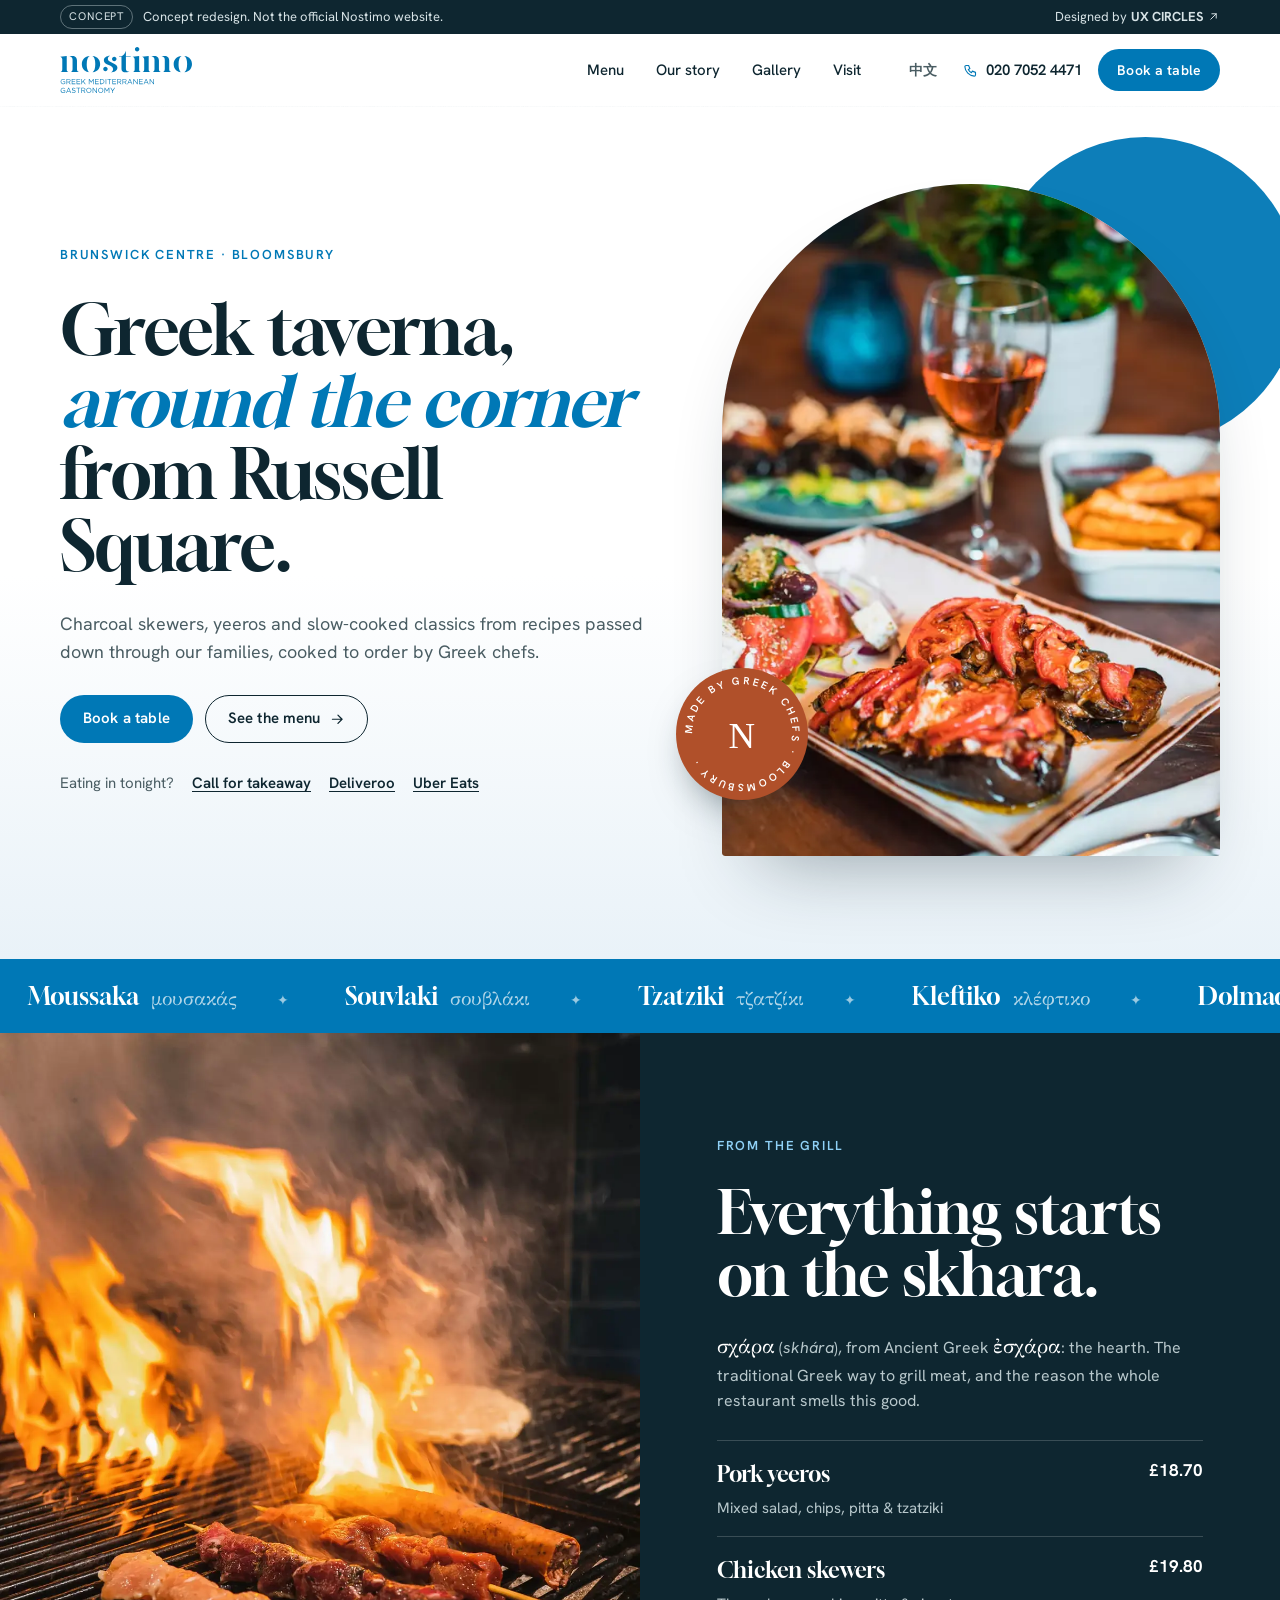
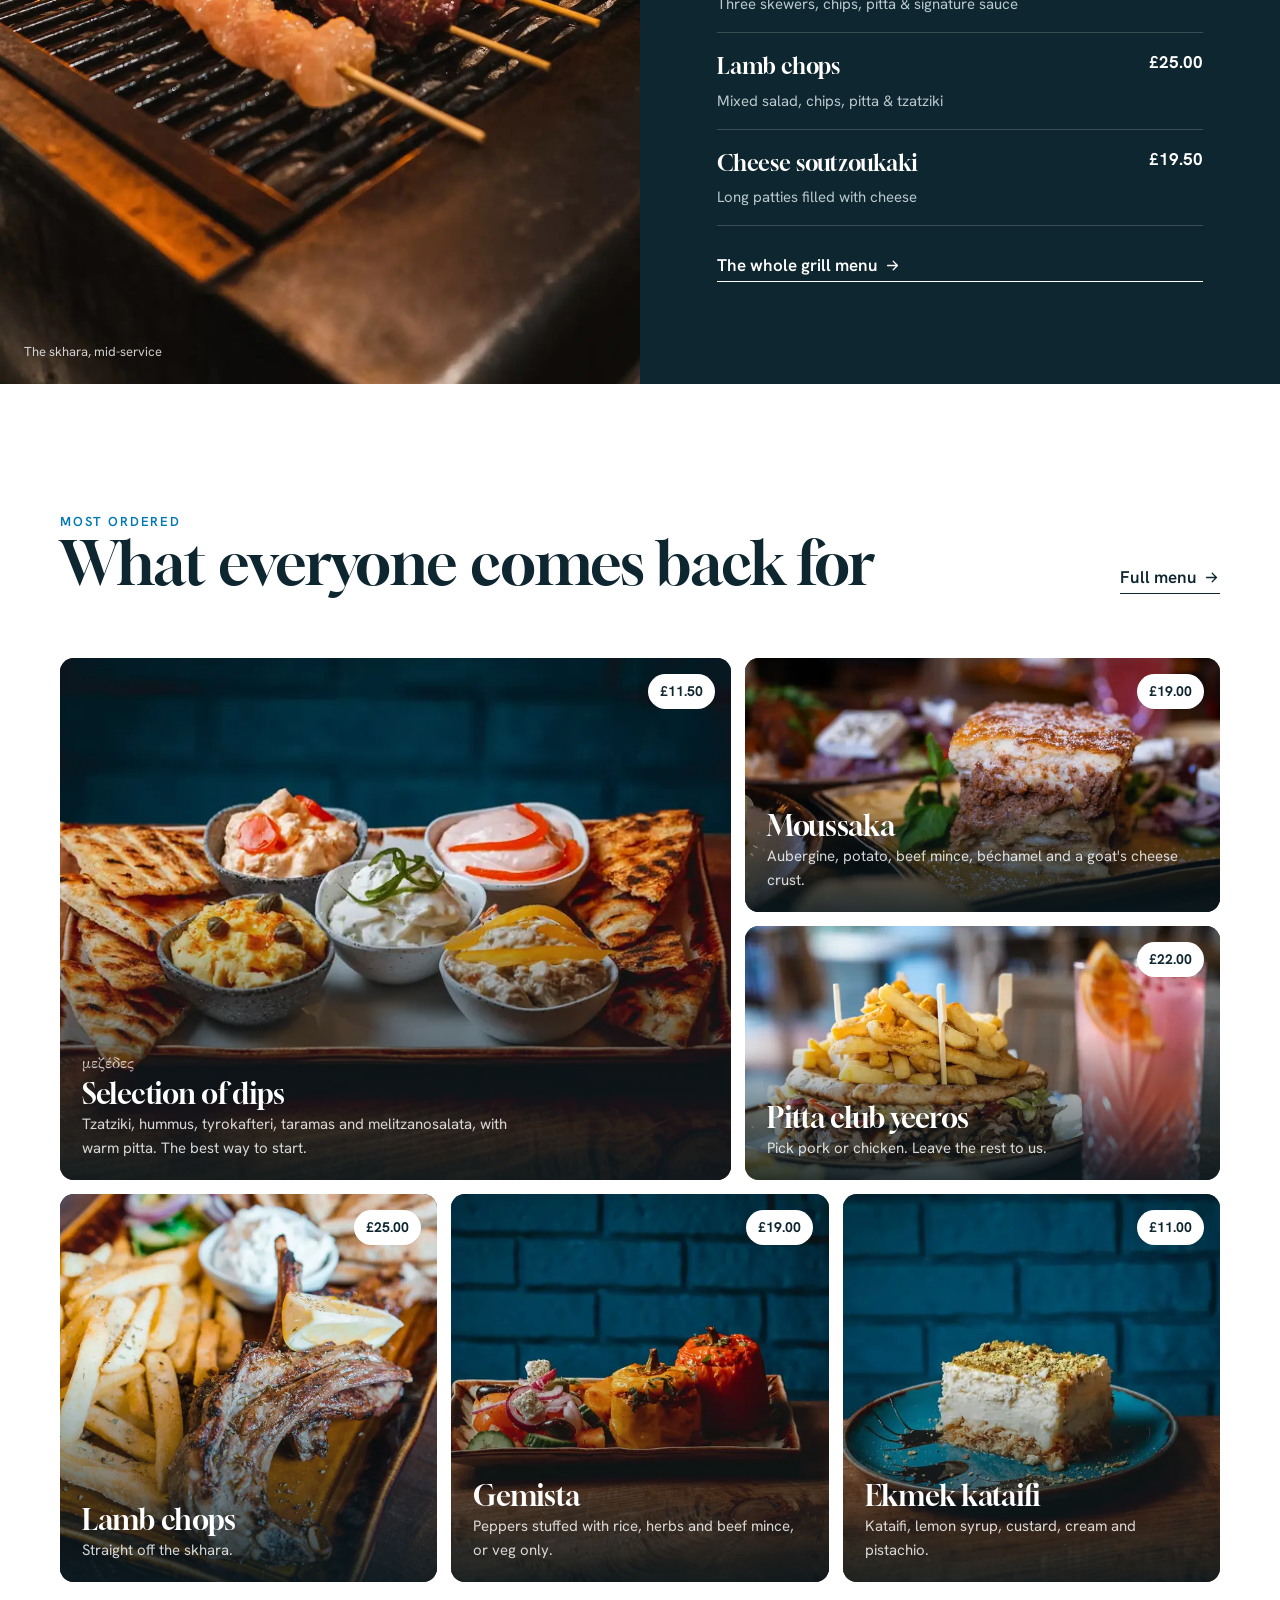
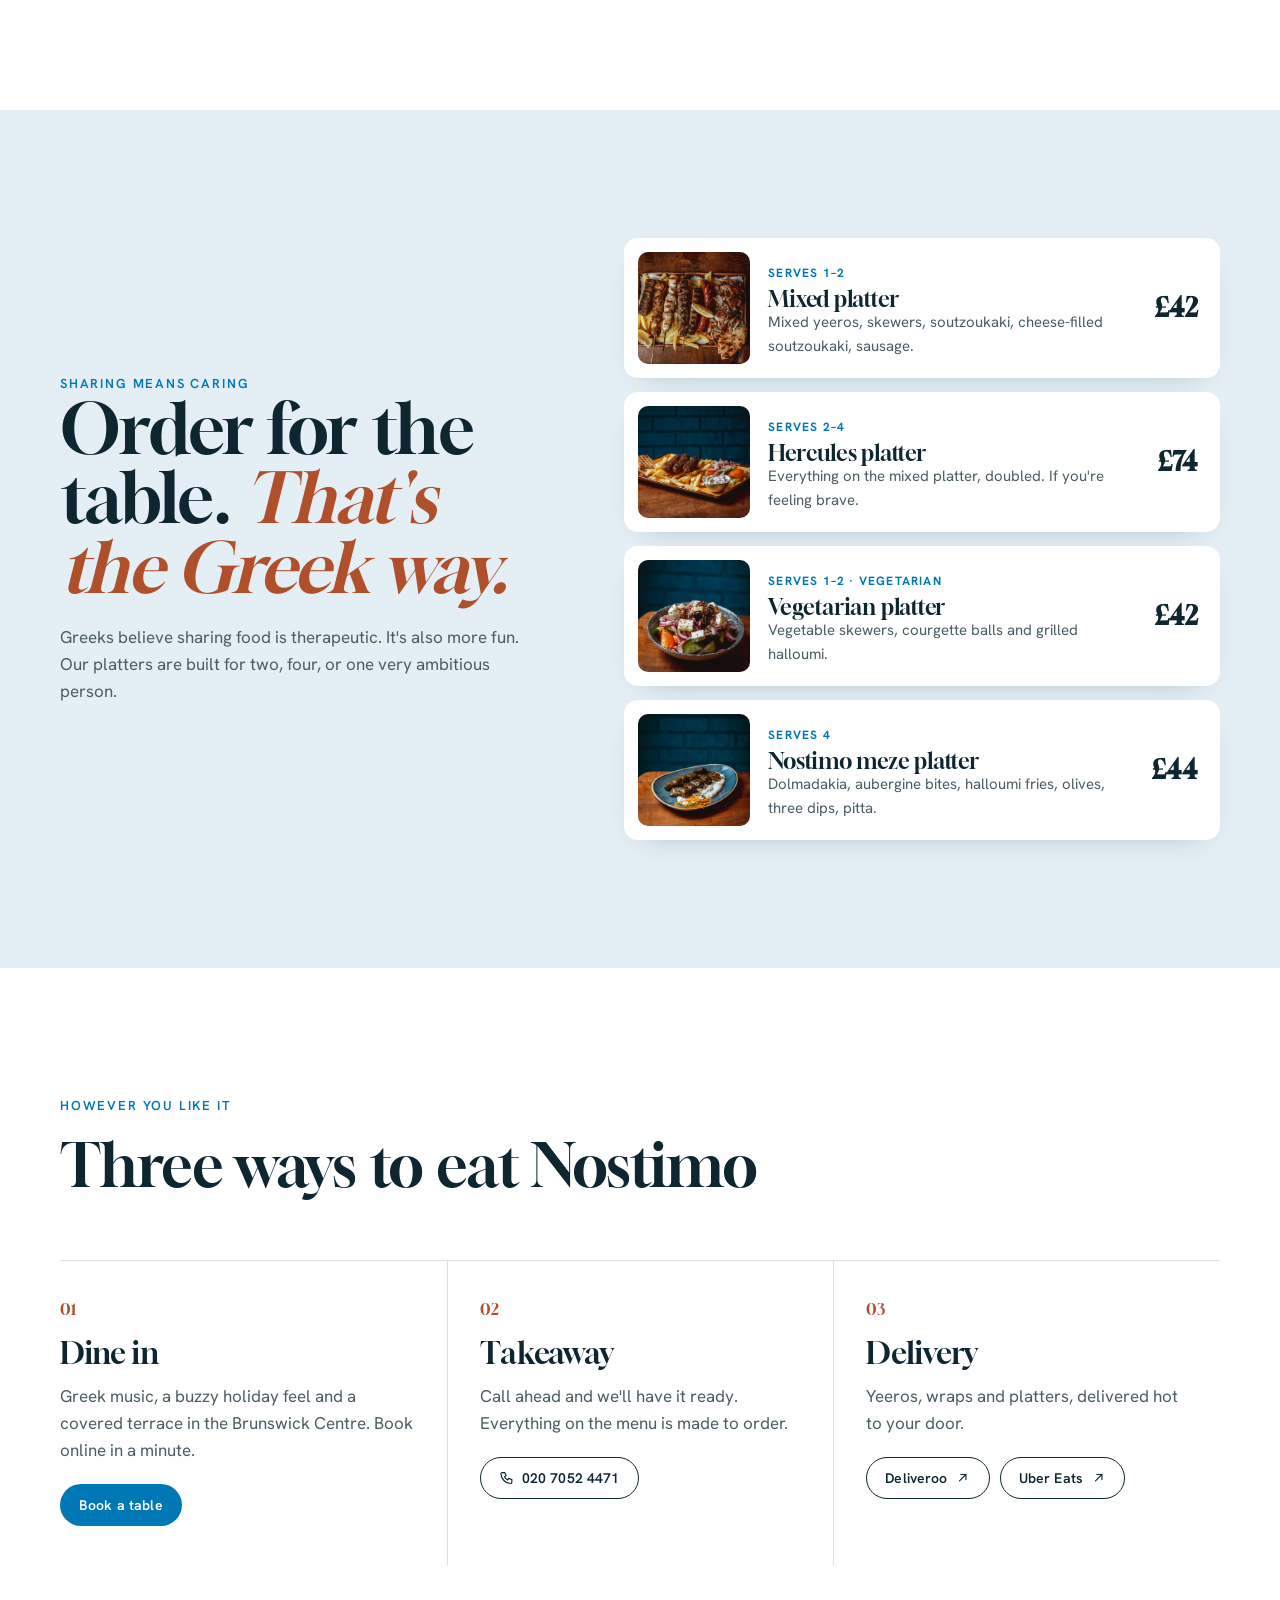
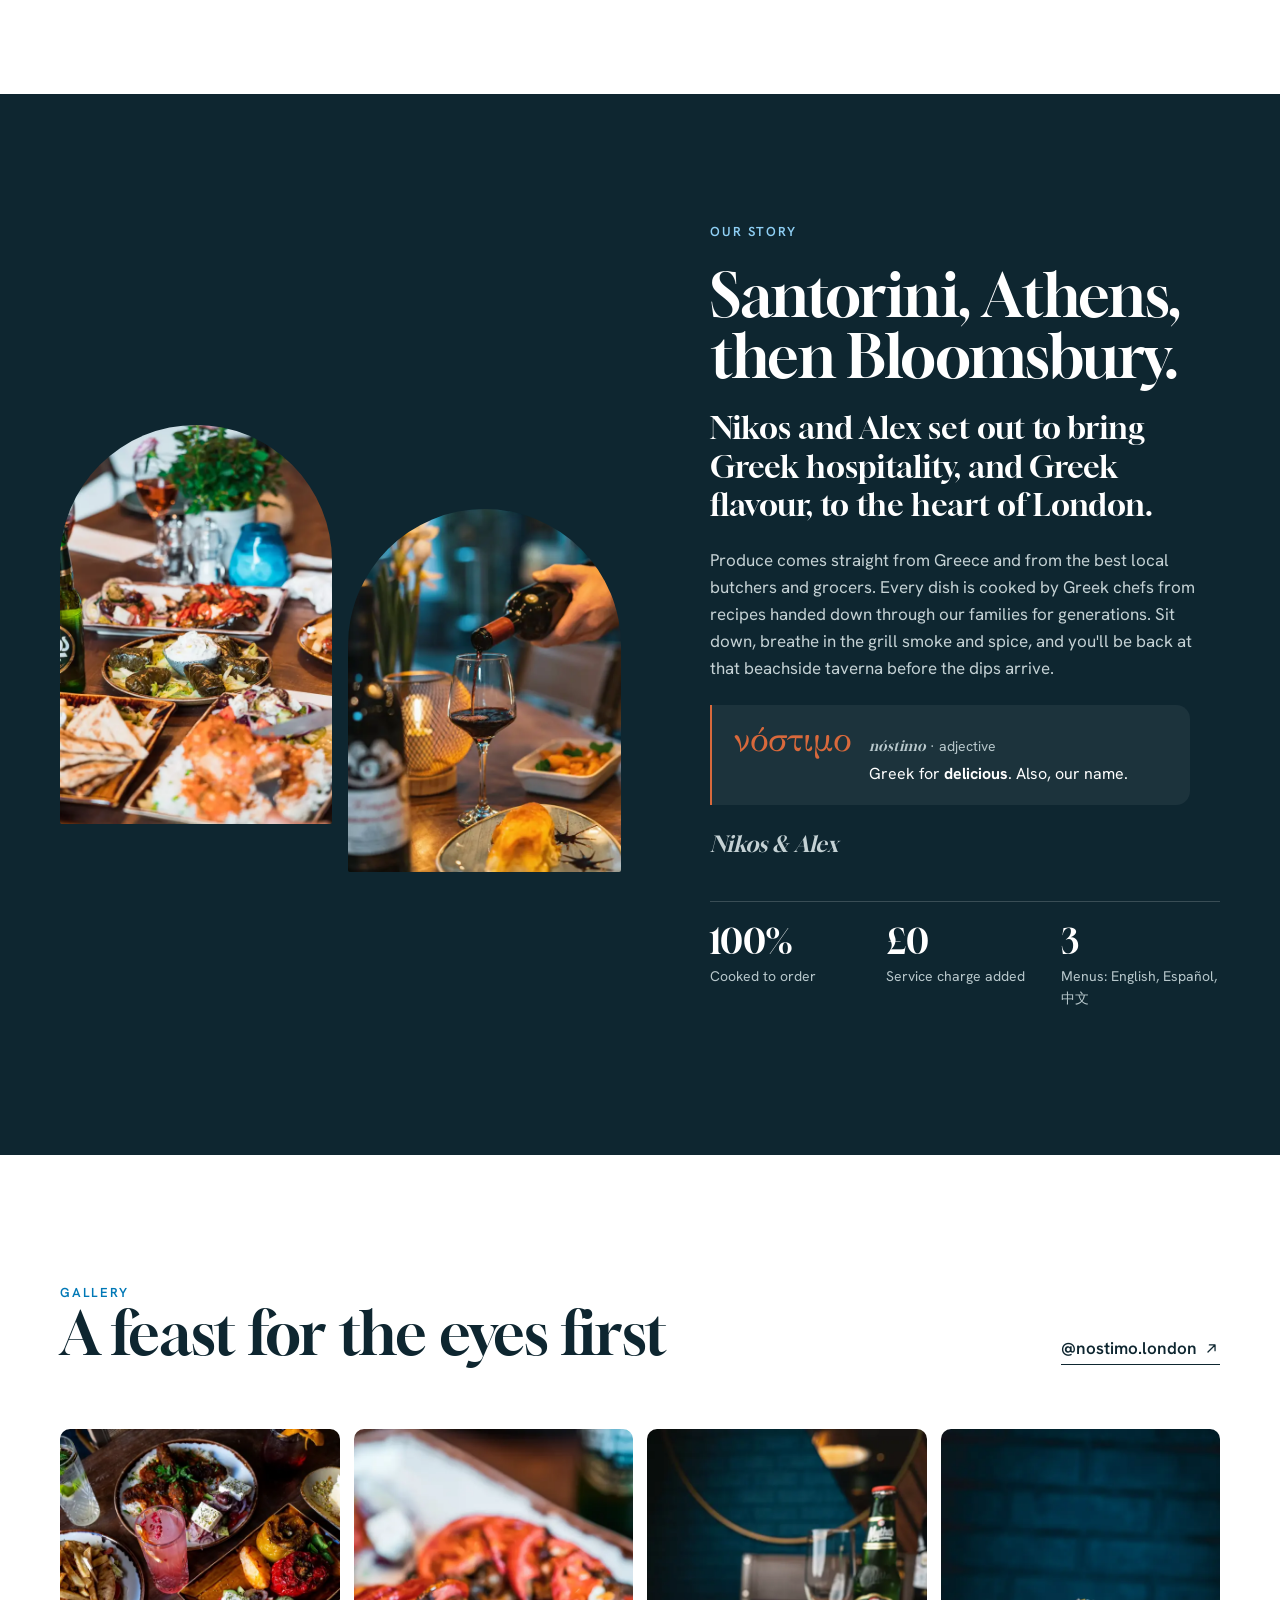
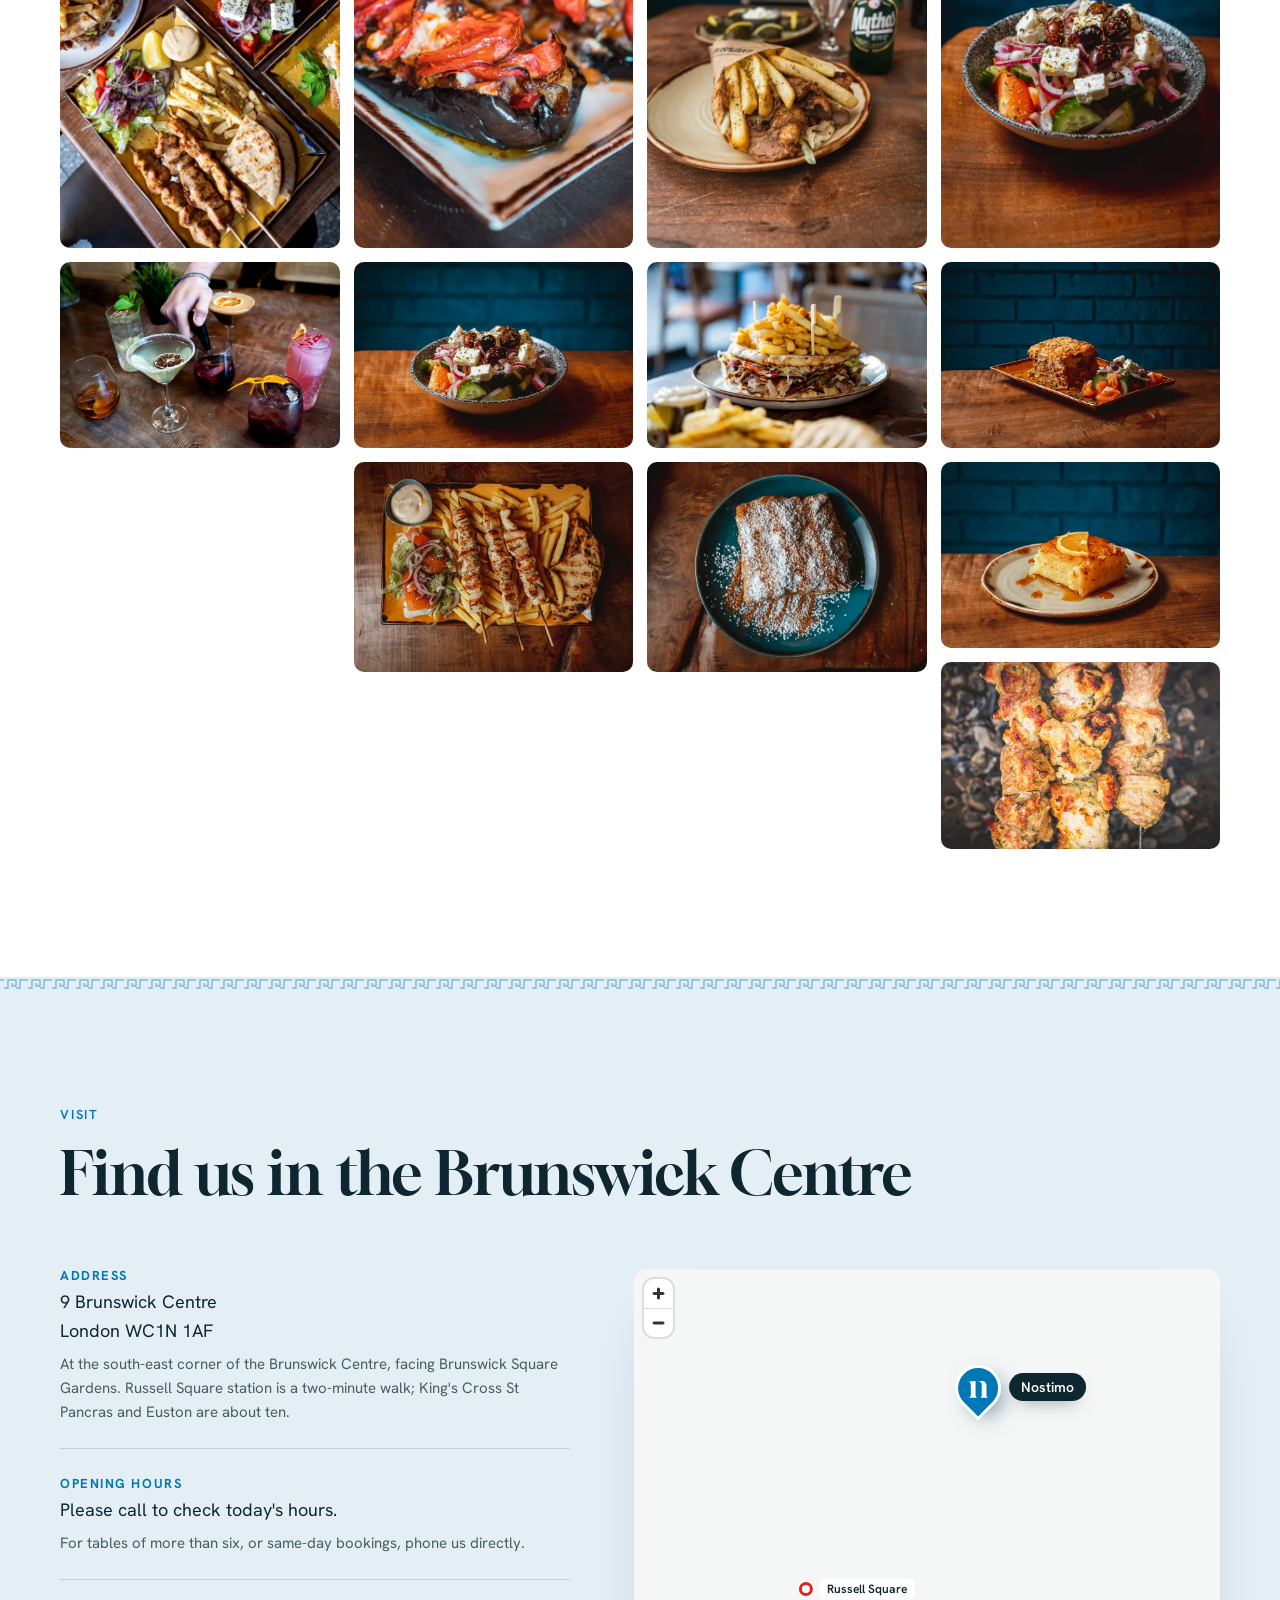
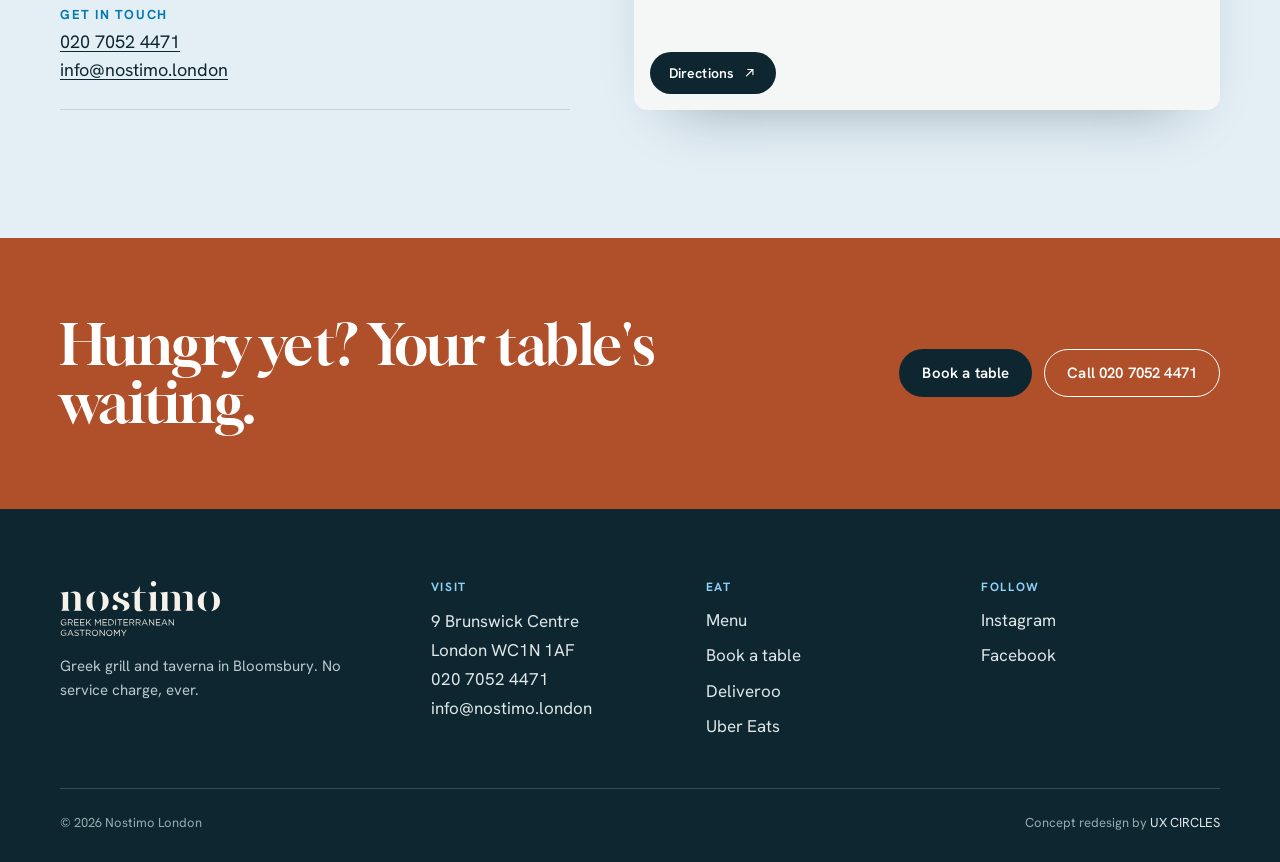
==== commit f0d67f85: "Remove the short rule before section eyebrows Co-Authored-By: Claude Opus 5.5 <noreply@anthropic.com" ====
--- a/index.html
+++ b/index.html
@@ -27,7 +27,7 @@
   <link rel="preconnect" href="https://fonts.gstatic.com" crossorigin>
   <link href="https://fonts.googleapis.com/css2?family=Gloock&family=GFS+Didot&family=Hanken+Grotesk:wght@400;500;600;700&display=swap" rel="stylesheet">
   <link rel="preload" as="image" href="assets/img/table-rose-600.webp" imagesrcset="assets/img/table-rose-600.webp 600w, assets/img/table-rose-1200.webp 1200w" imagesizes="(max-width: 860px) 86vw, 500px" fetchpriority="high">
-  <link rel="stylesheet" href="styles.css?v=6">
+  <link rel="stylesheet" href="styles.css?v=7">
 
   <script type="application/ld+json">
   {
--- a/styles.css
+++ b/styles.css
@@ -174,8 +174,7 @@
 /* ---------- Section scaffolding ---------- */
 section { position: relative; }
 .section { padding-block: clamp(72px, 10vw, 136px); }
-.eyebrow { display: inline-flex; align-items: center; gap: 10px; font-size: .8125rem; font-weight: 600; letter-spacing: .14em; text-transform: uppercase; color: var(--sea); }
-.eyebrow::before { content: ""; width: 26px; height: 1.5px; background: currentColor; }
+.eyebrow { display: block; font-size: .8125rem; font-weight: 600; letter-spacing: .14em; text-transform: uppercase; color: var(--sea); }
 .on-dark .eyebrow { color: #8fd0f5; }
 .title-xl { font-size: clamp(2.5rem, 5.4vw, 4.75rem); }
 .title-l { font-size: clamp(2.2rem, 4.6vw, 3.9rem); }
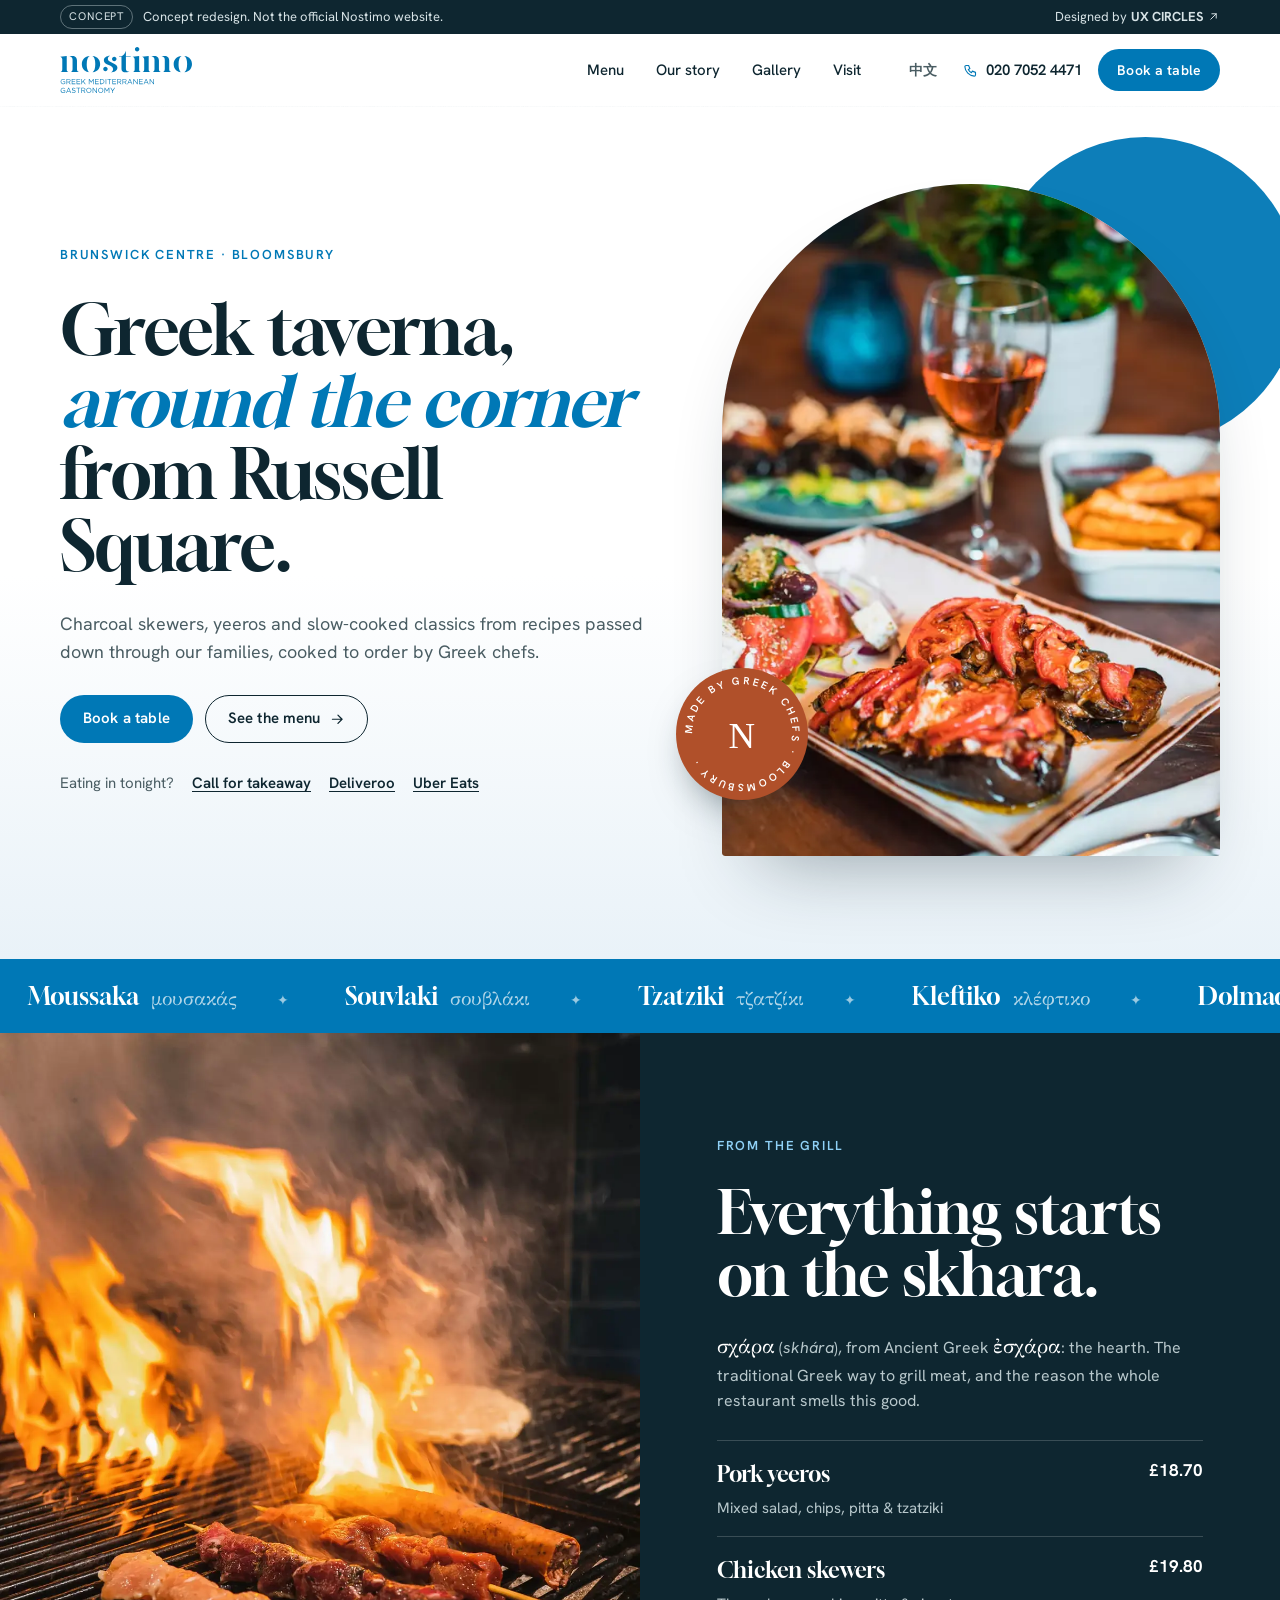
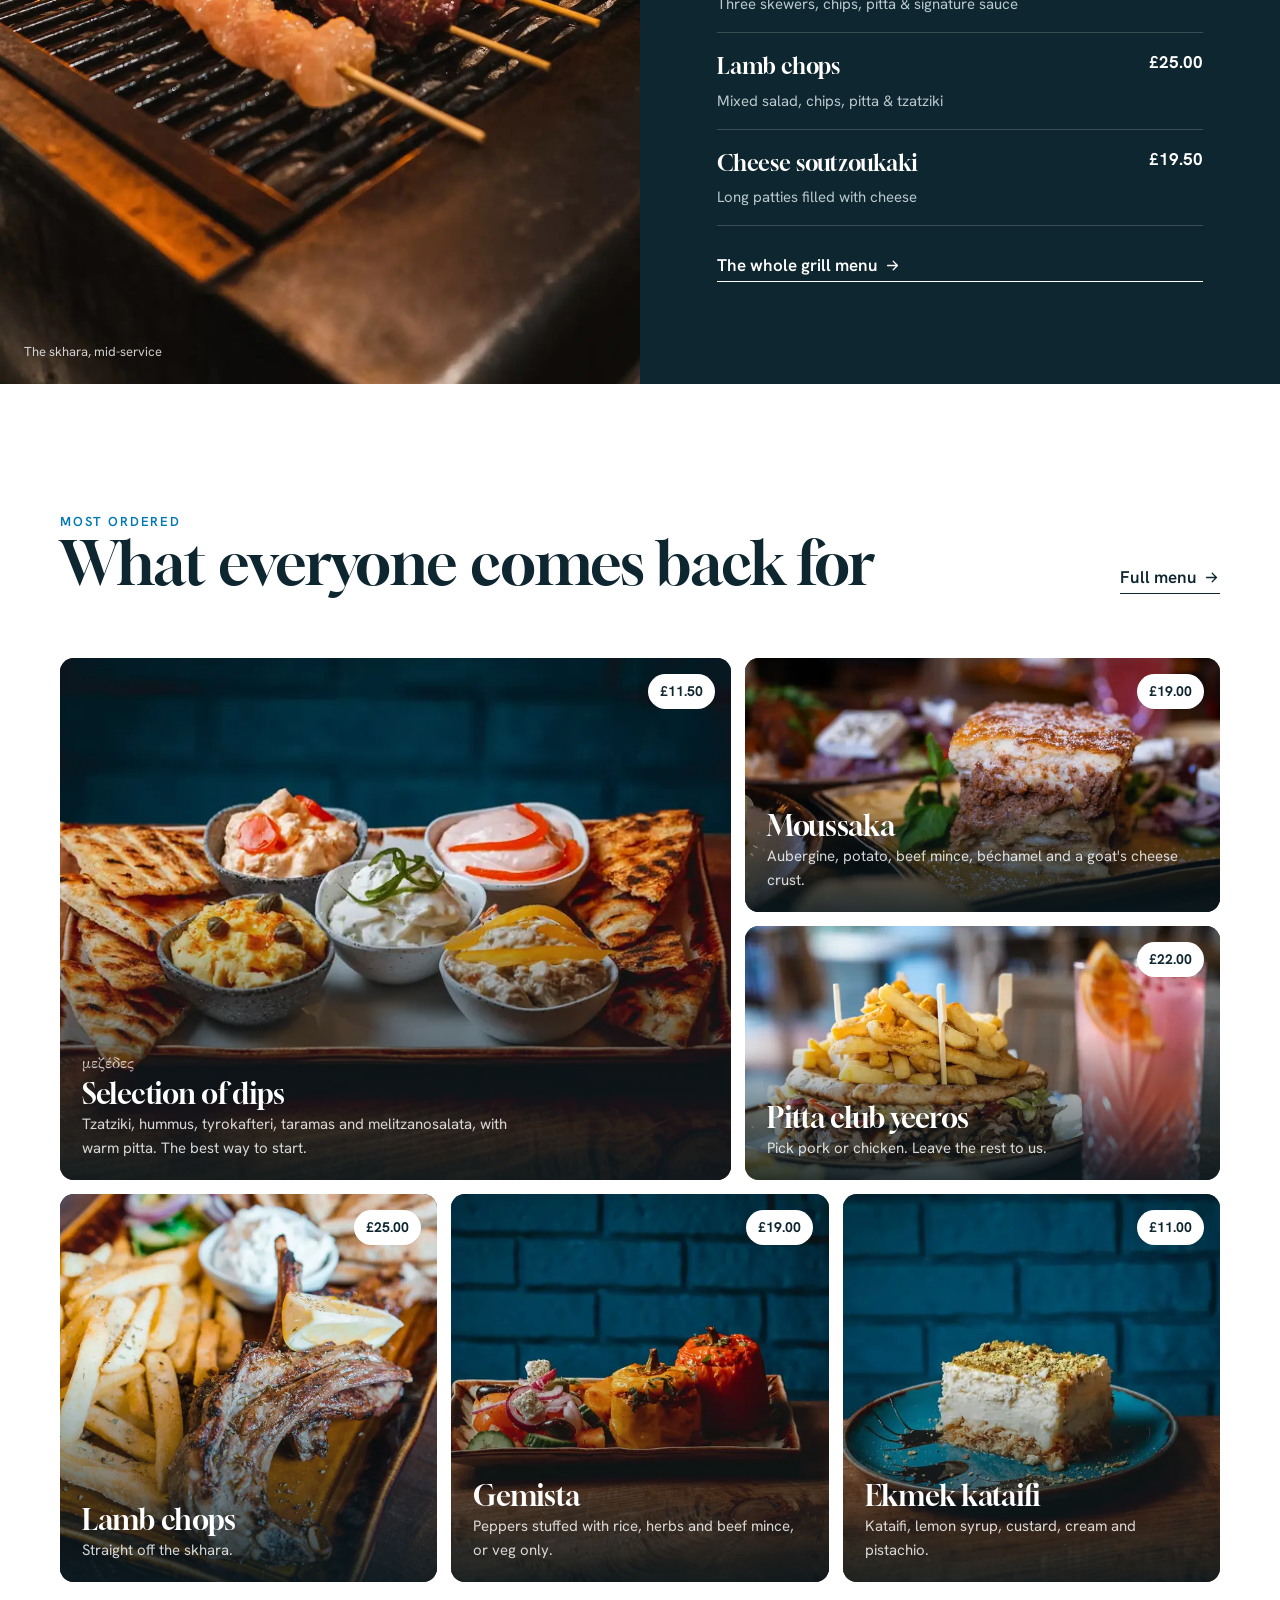
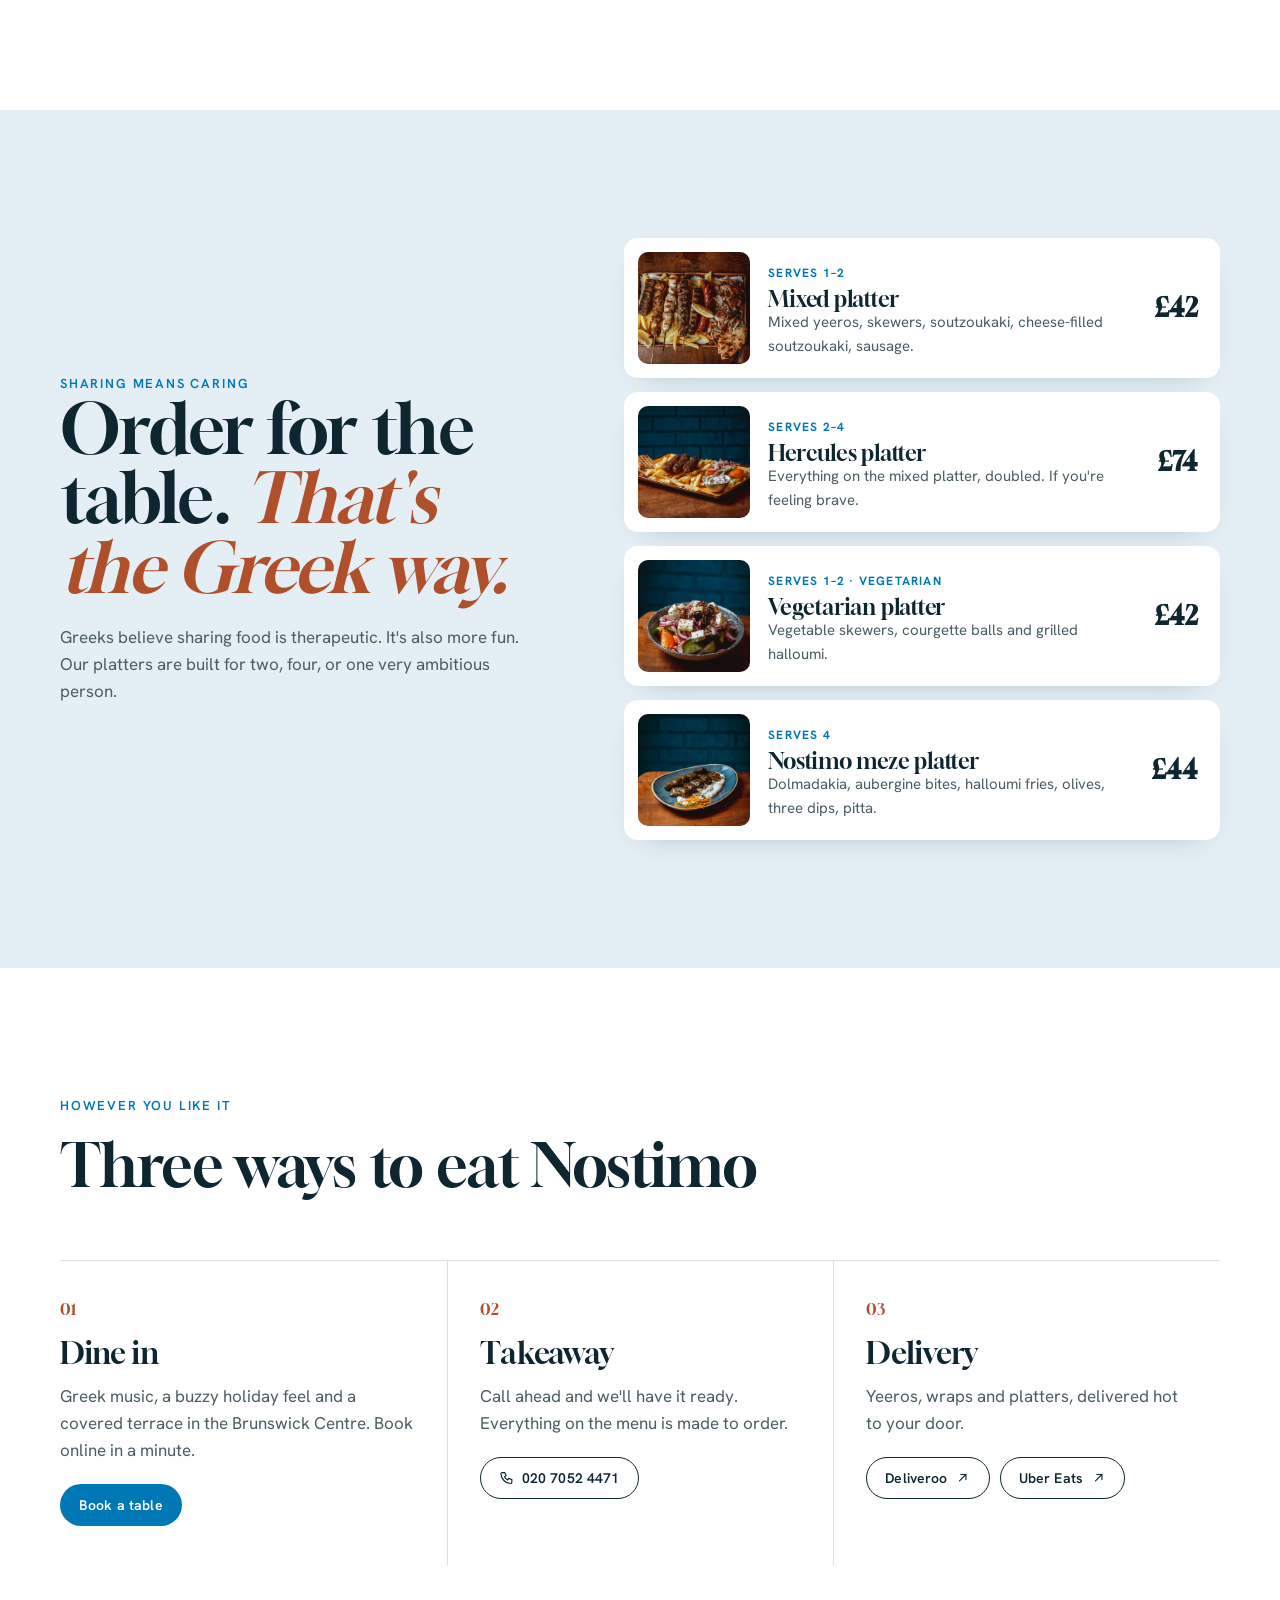
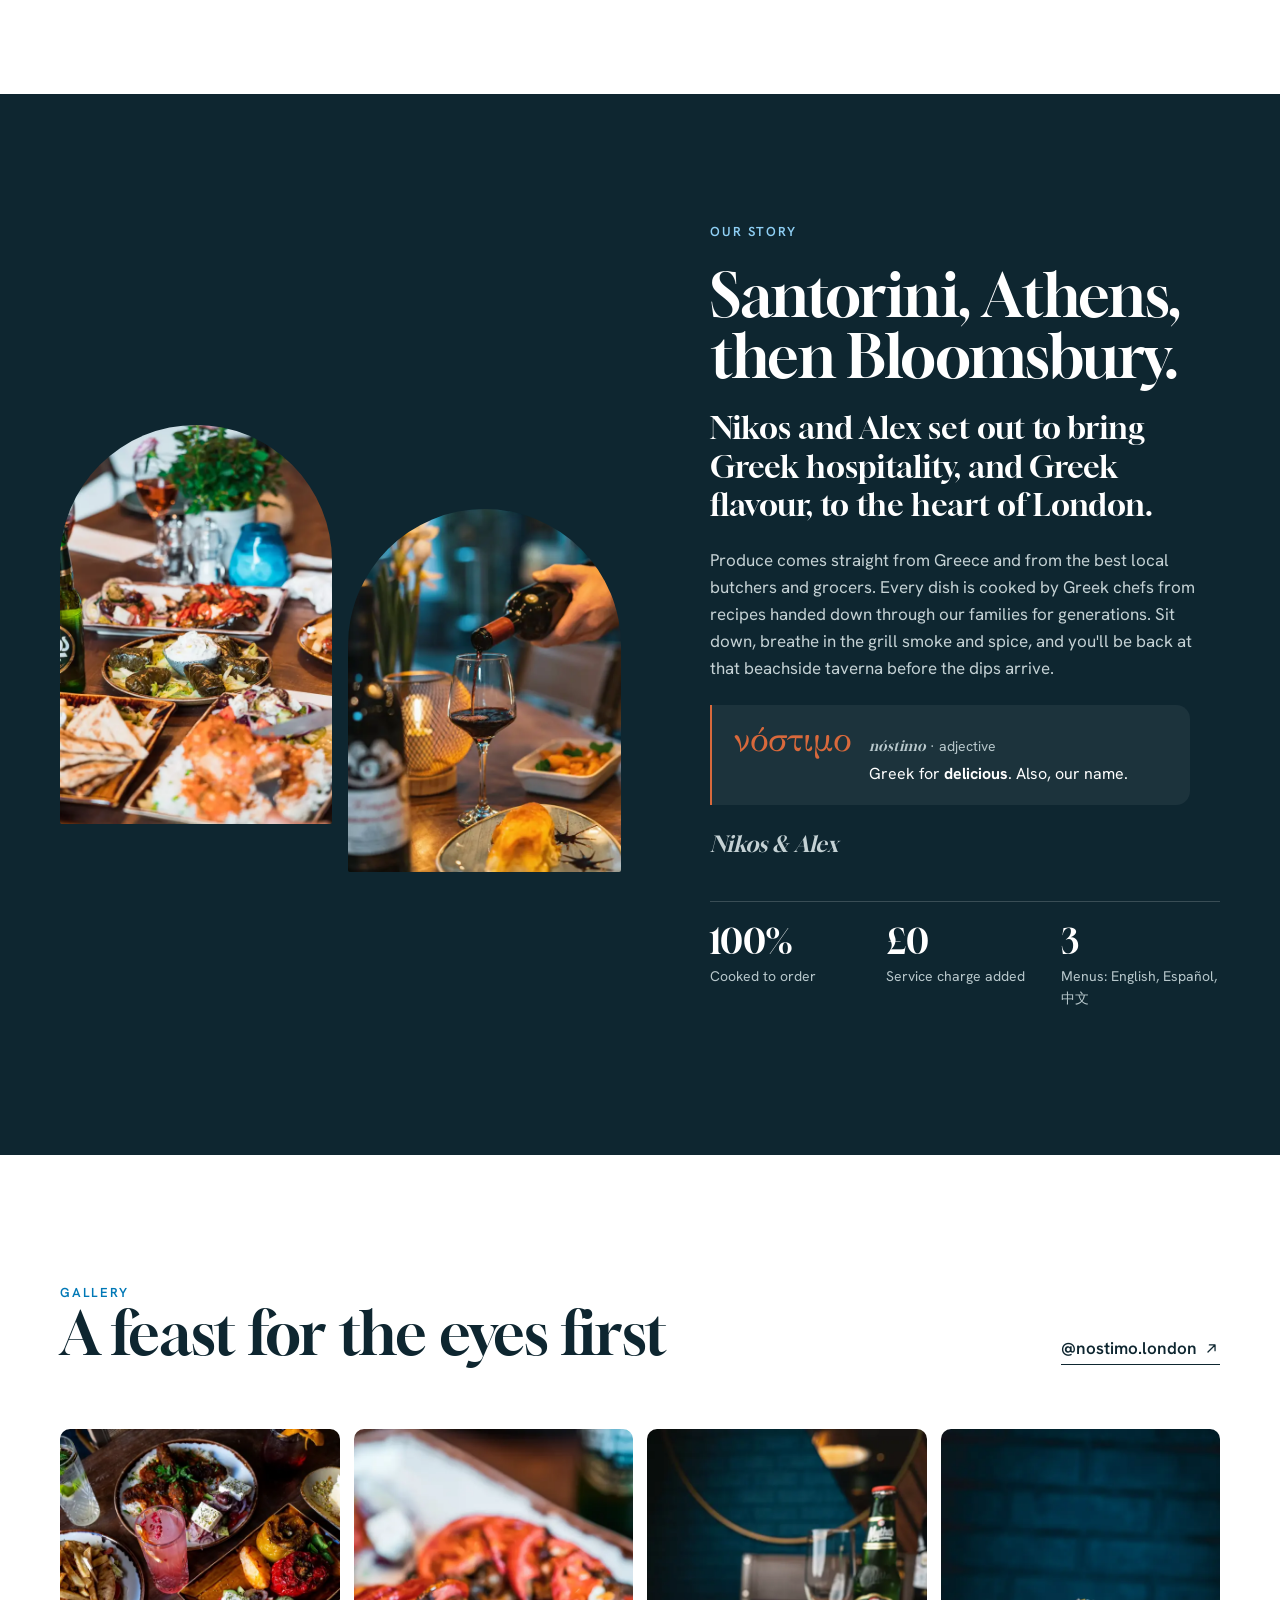
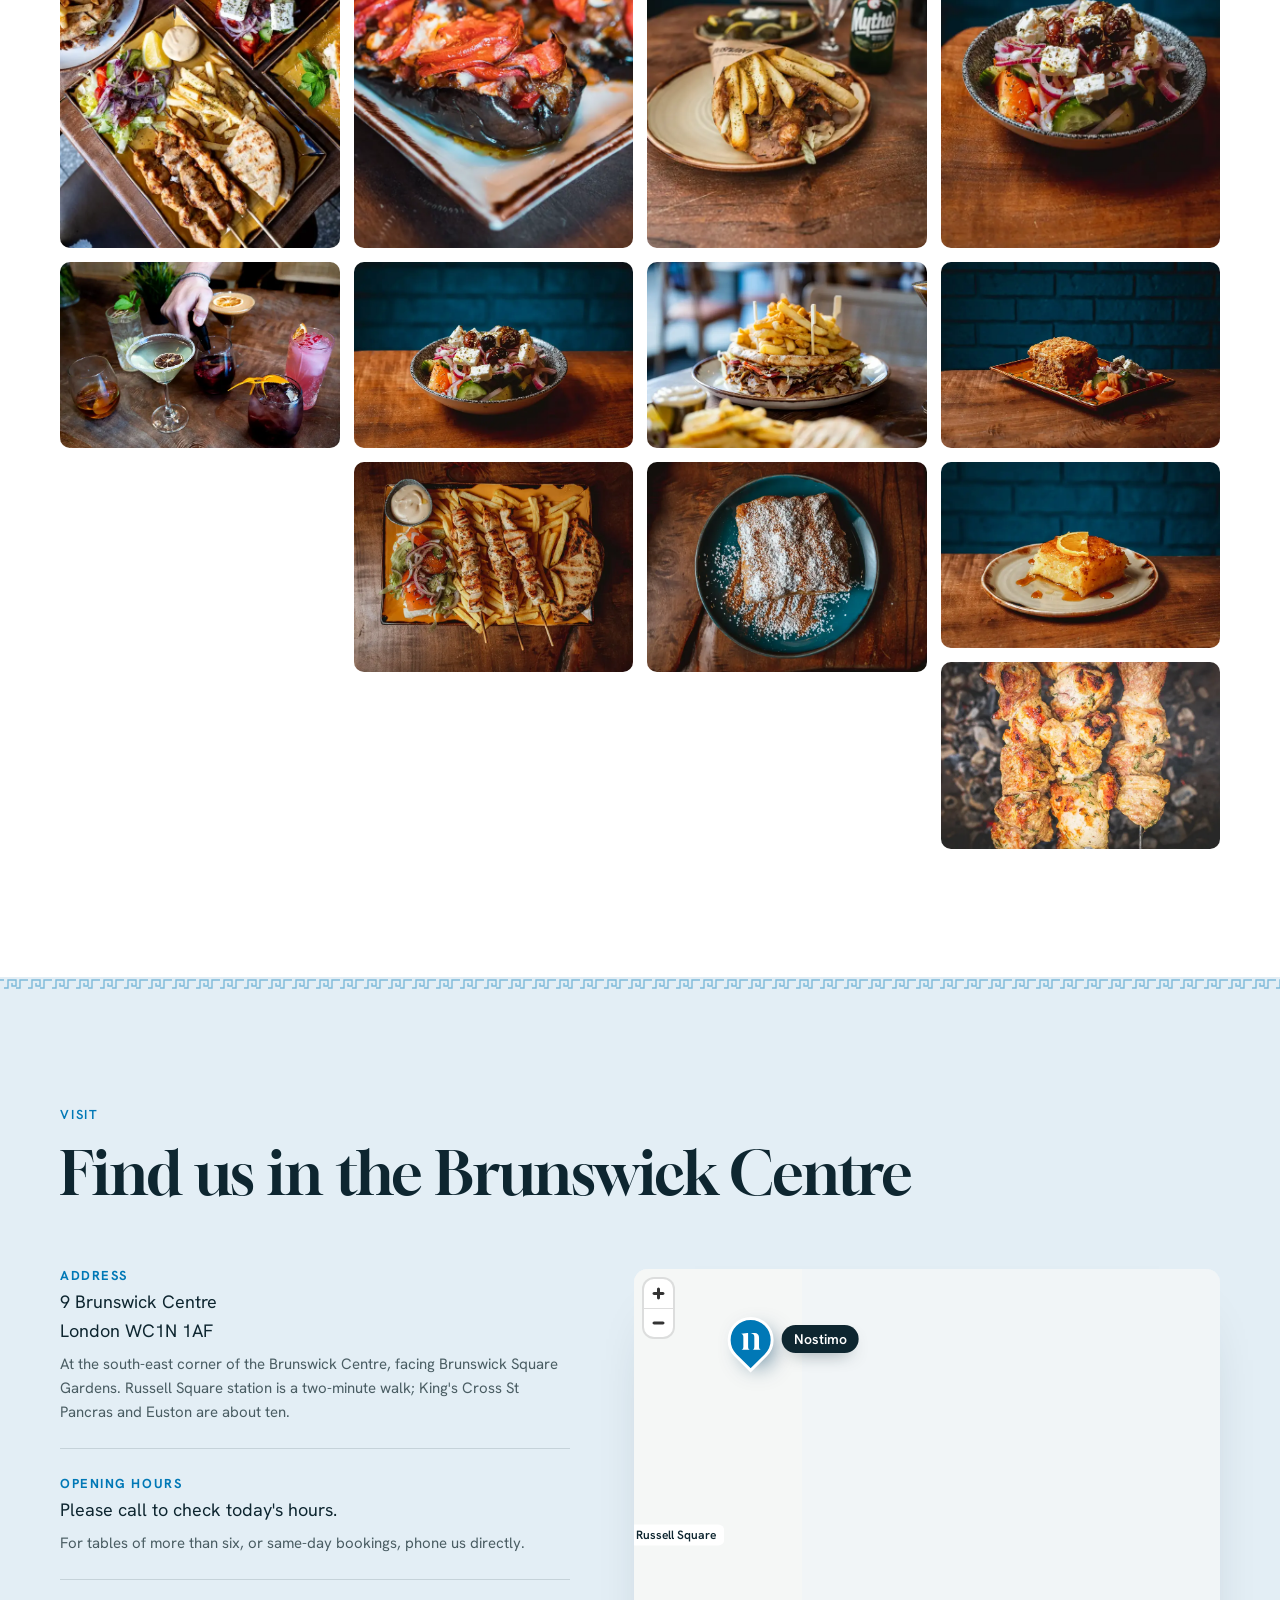
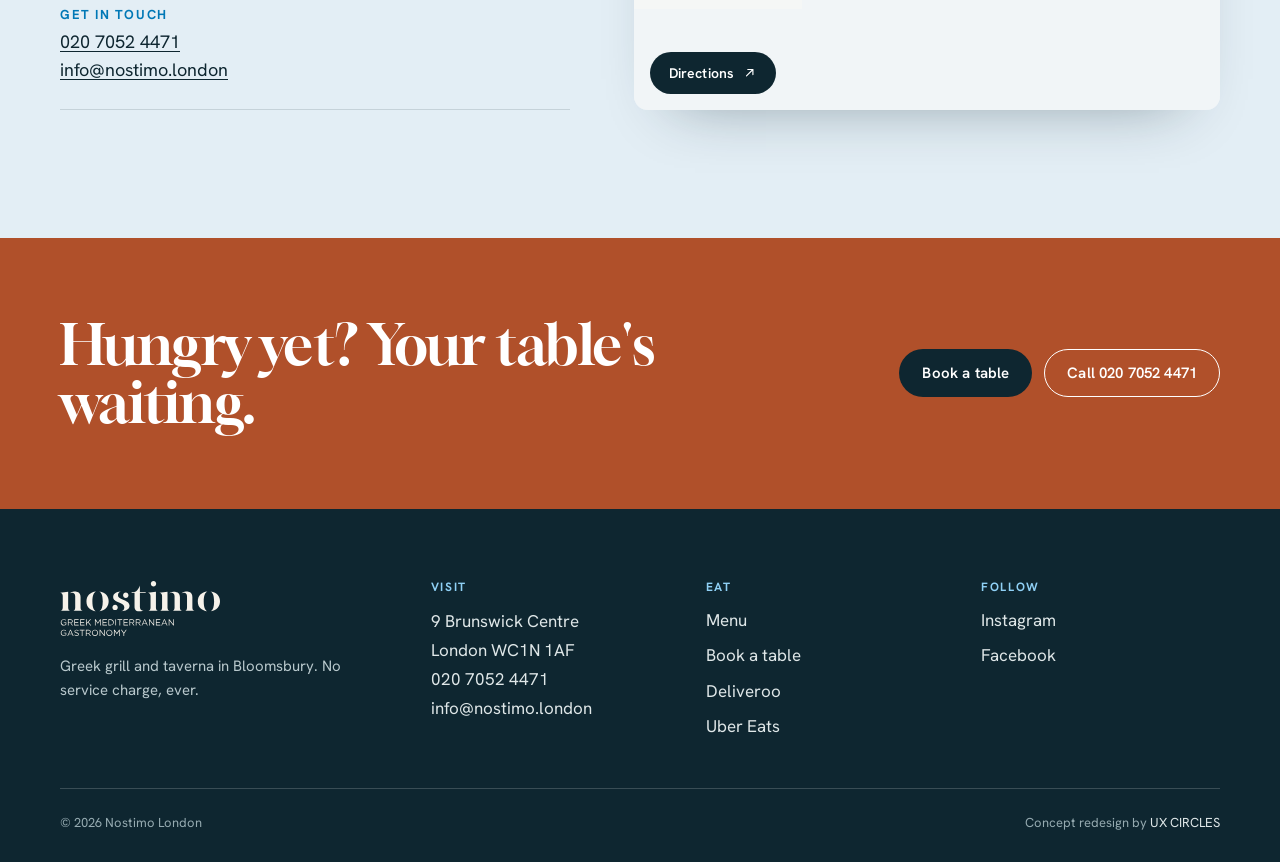
==== commit 7f51d3b2: "Use the Google Maps coordinates and listed business name Pin and JSON-LD now use the coordinates fro" ====
--- a/index.html
+++ b/index.html
@@ -14,7 +14,7 @@
   <link rel="apple-touch-icon" href="apple-touch-icon.png">
 
   <meta property="og:type" content="restaurant">
-  <meta property="og:site_name" content="Nostimo London">
+  <meta property="og:site_name" content="Nostimo Mediterranean Gastronomy">
   <meta property="og:title" content="Nostimo · Greek grill &amp; taverna in Bloomsbury">
   <meta property="og:description" content="Charcoal skewers, yeeros, meze and slow-cooked Greek classics at the Brunswick Centre, WC1.">
   <meta property="og:url" content="https://uxcircles.github.io/nostimo/">
@@ -34,7 +34,7 @@
     "@context": "https://schema.org",
     "@type": "Restaurant",
     "name": "Nostimo",
-    "alternateName": "Nostimo London",
+    "alternateName": ["Nostimo Mediterranean Gastronomy", "Nostimo London"],
     "servesCuisine": ["Greek", "Mediterranean"],
     "address": {
       "@type": "PostalAddress",
@@ -43,7 +43,7 @@
       "postalCode": "WC1N 1AF",
       "addressCountry": "GB"
     },
-    "geo": { "@type": "GeoCoordinates", "latitude": 51.5240, "longitude": -0.1229 },
+    "geo": { "@type": "GeoCoordinates", "latitude": 51.52397, "longitude": -0.12320 },
     "telephone": "+442070524471",
     "email": "info@nostimo.london",
     "url": "https://uxcircles.github.io/nostimo/",
@@ -370,7 +370,7 @@
           </div>
           <div class="map">
             <!-- MapLibre is bundled in assets/vendor; the map (assets/map.js) only loads when it scrolls near the viewport -->
-            <div class="map-canvas" data-map data-lib="assets/vendor/maplibre/" data-src="assets/map.js" data-lat="51.5240" data-lng="-0.1229" data-station="Russell Square" data-station-lat="51.5231" data-station-lng="-0.1243" role="img" aria-label="Map showing Nostimo in the Brunswick Centre, two minutes from Russell Square station"></div>
+            <div class="map-canvas" data-map data-lib="assets/vendor/maplibre/" data-src="assets/map.js" data-lat="51.52397" data-lng="-0.12320" data-station="Russell Square" data-station-lat="51.5231" data-station-lng="-0.1243" role="img" aria-label="Map showing Nostimo in the Brunswick Centre, two minutes from Russell Square station"></div>
             <a class="btn btn-ink btn-sm map-link" href="https://www.google.com/maps/search/?api=1&amp;query=Nostimo%2C%209%20Brunswick%20Centre%2C%20London%20WC1N%201AF" target="_blank" rel="noopener">Directions <svg class="icon" aria-hidden="true"><use href="#i-ext"/></svg></a>
           </div>
         </div>
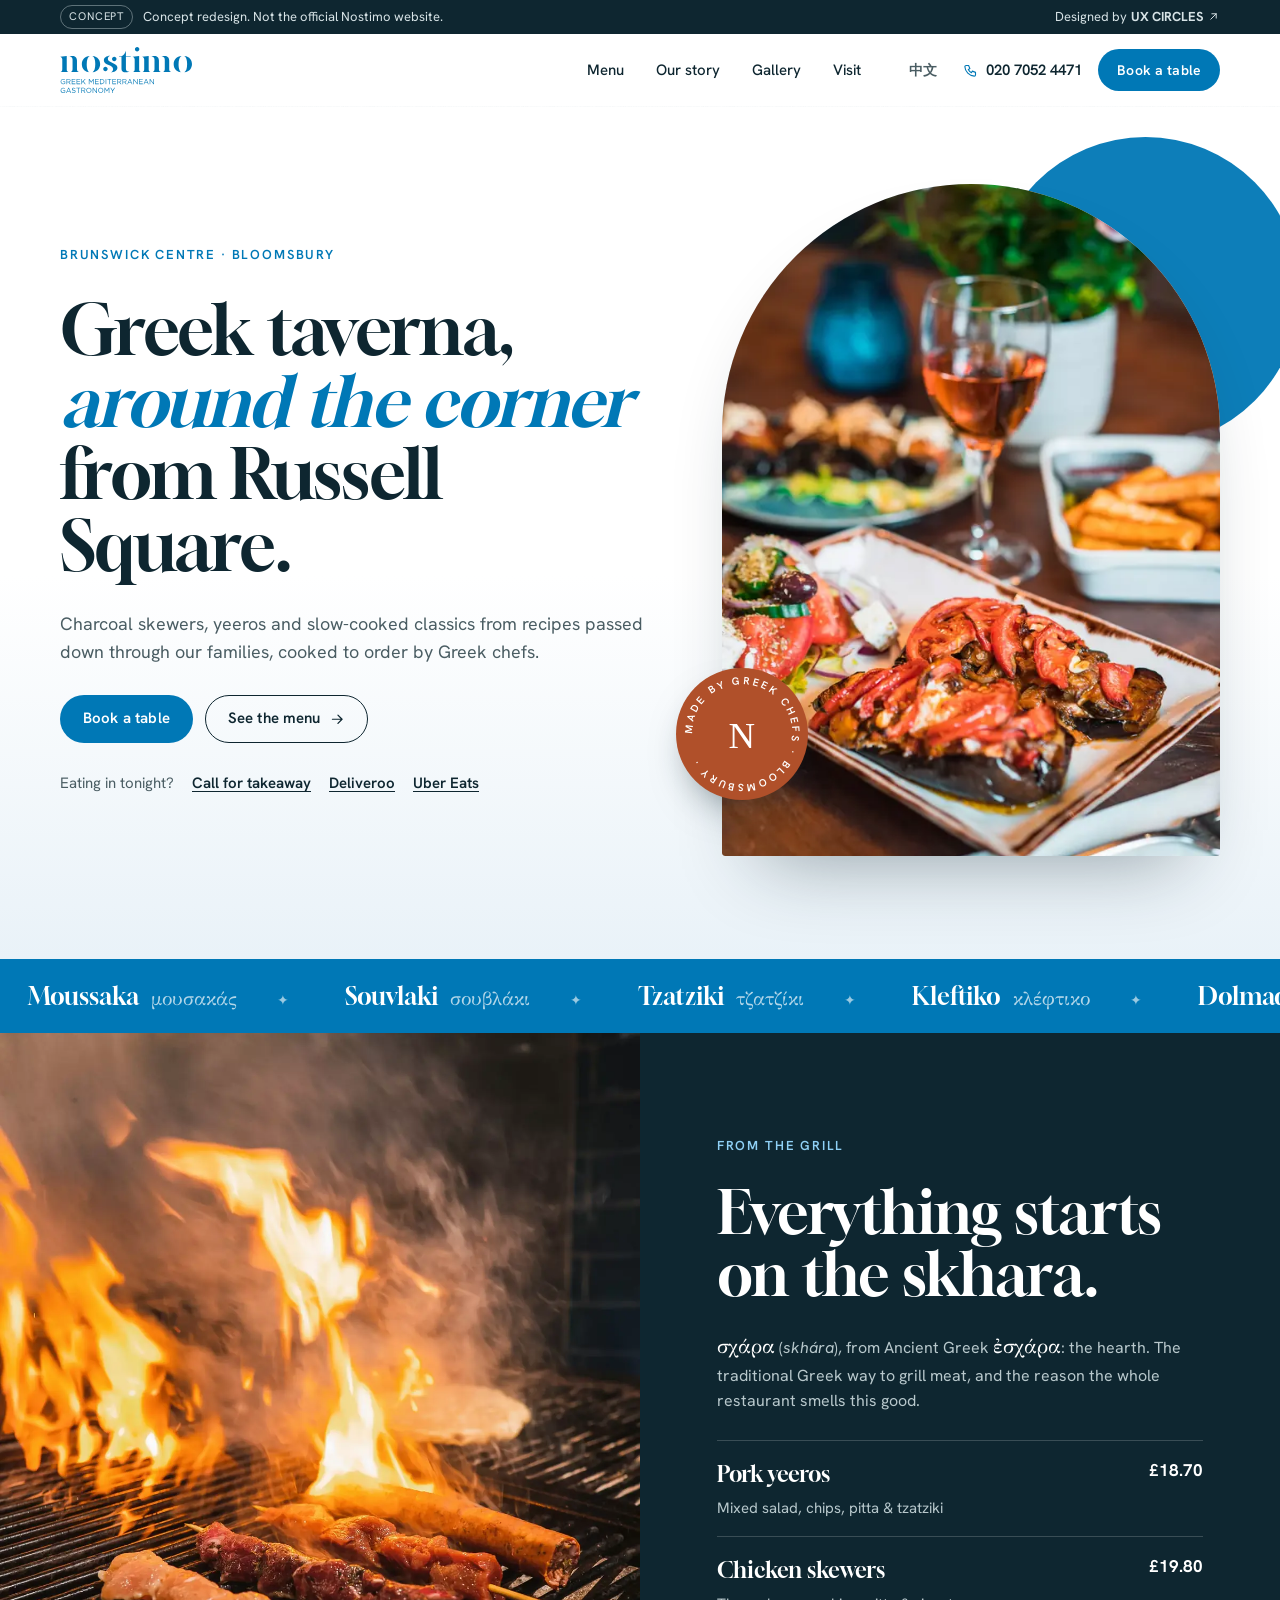
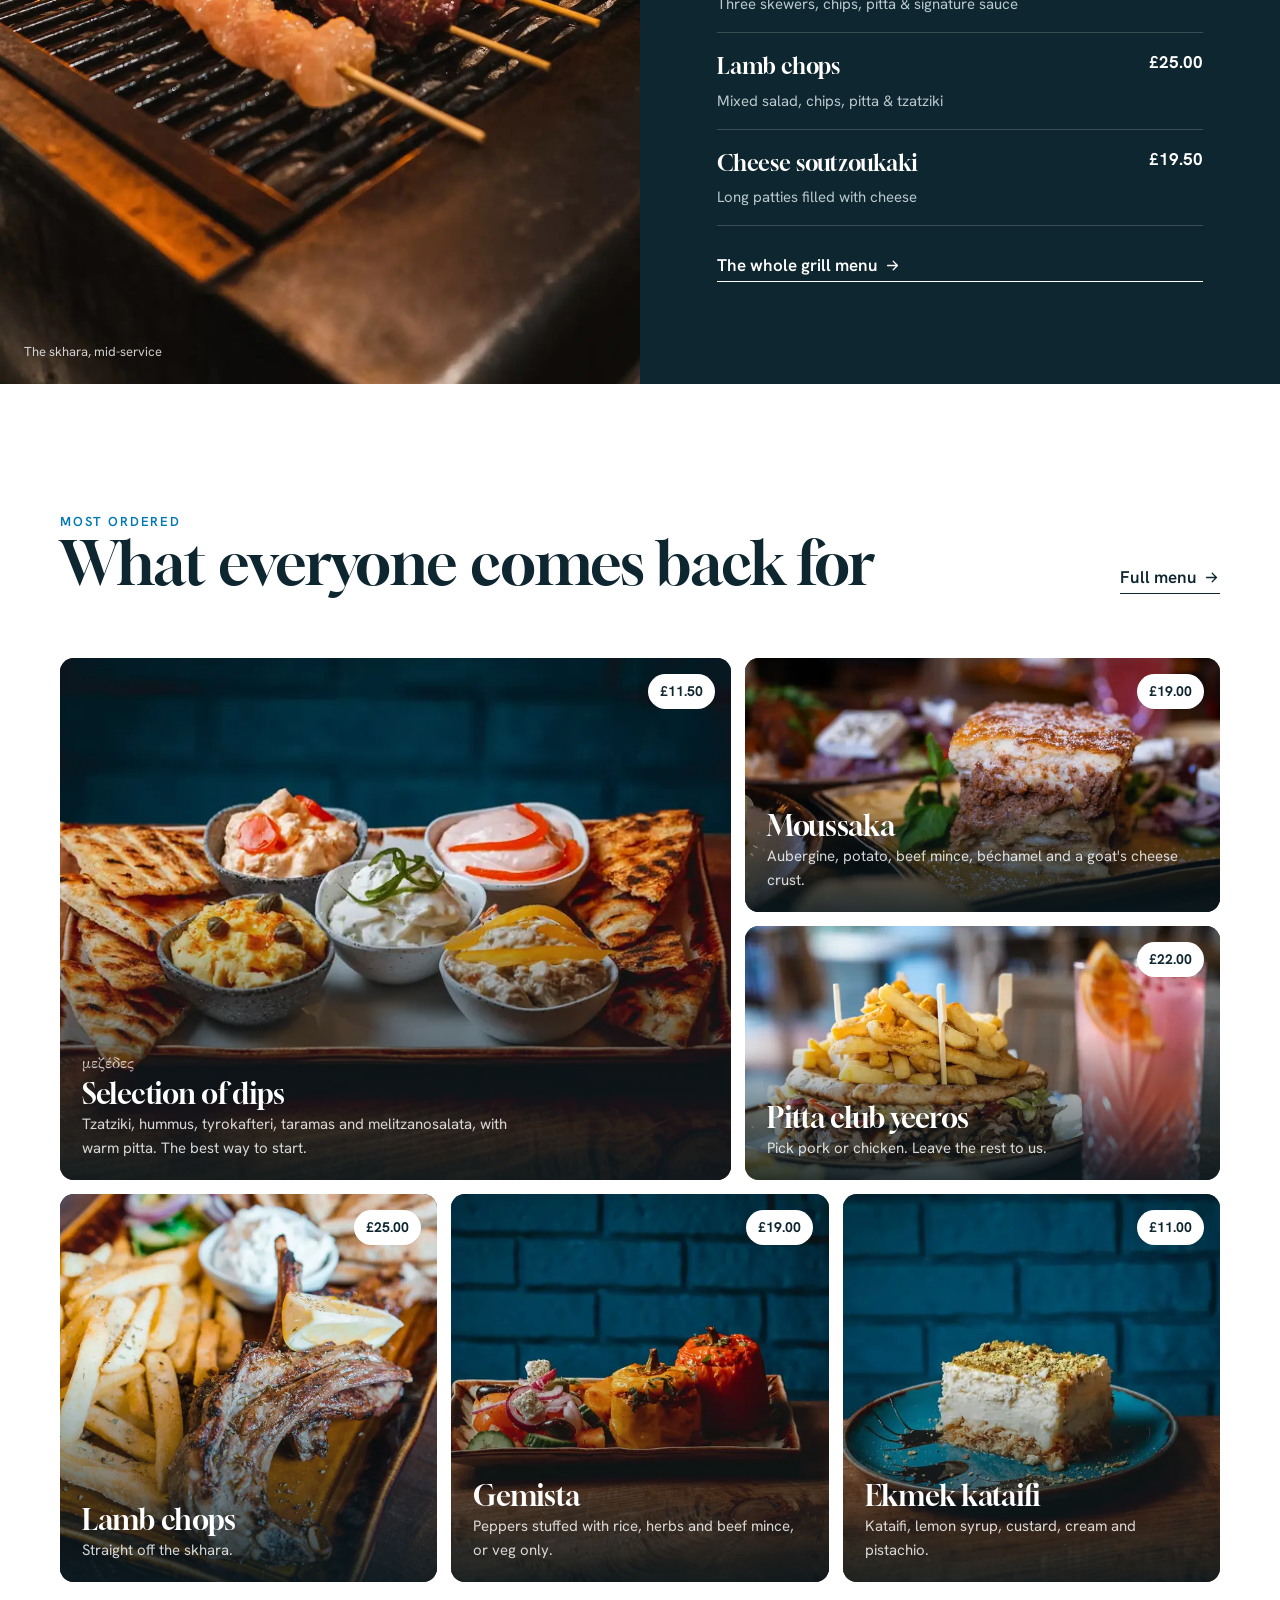
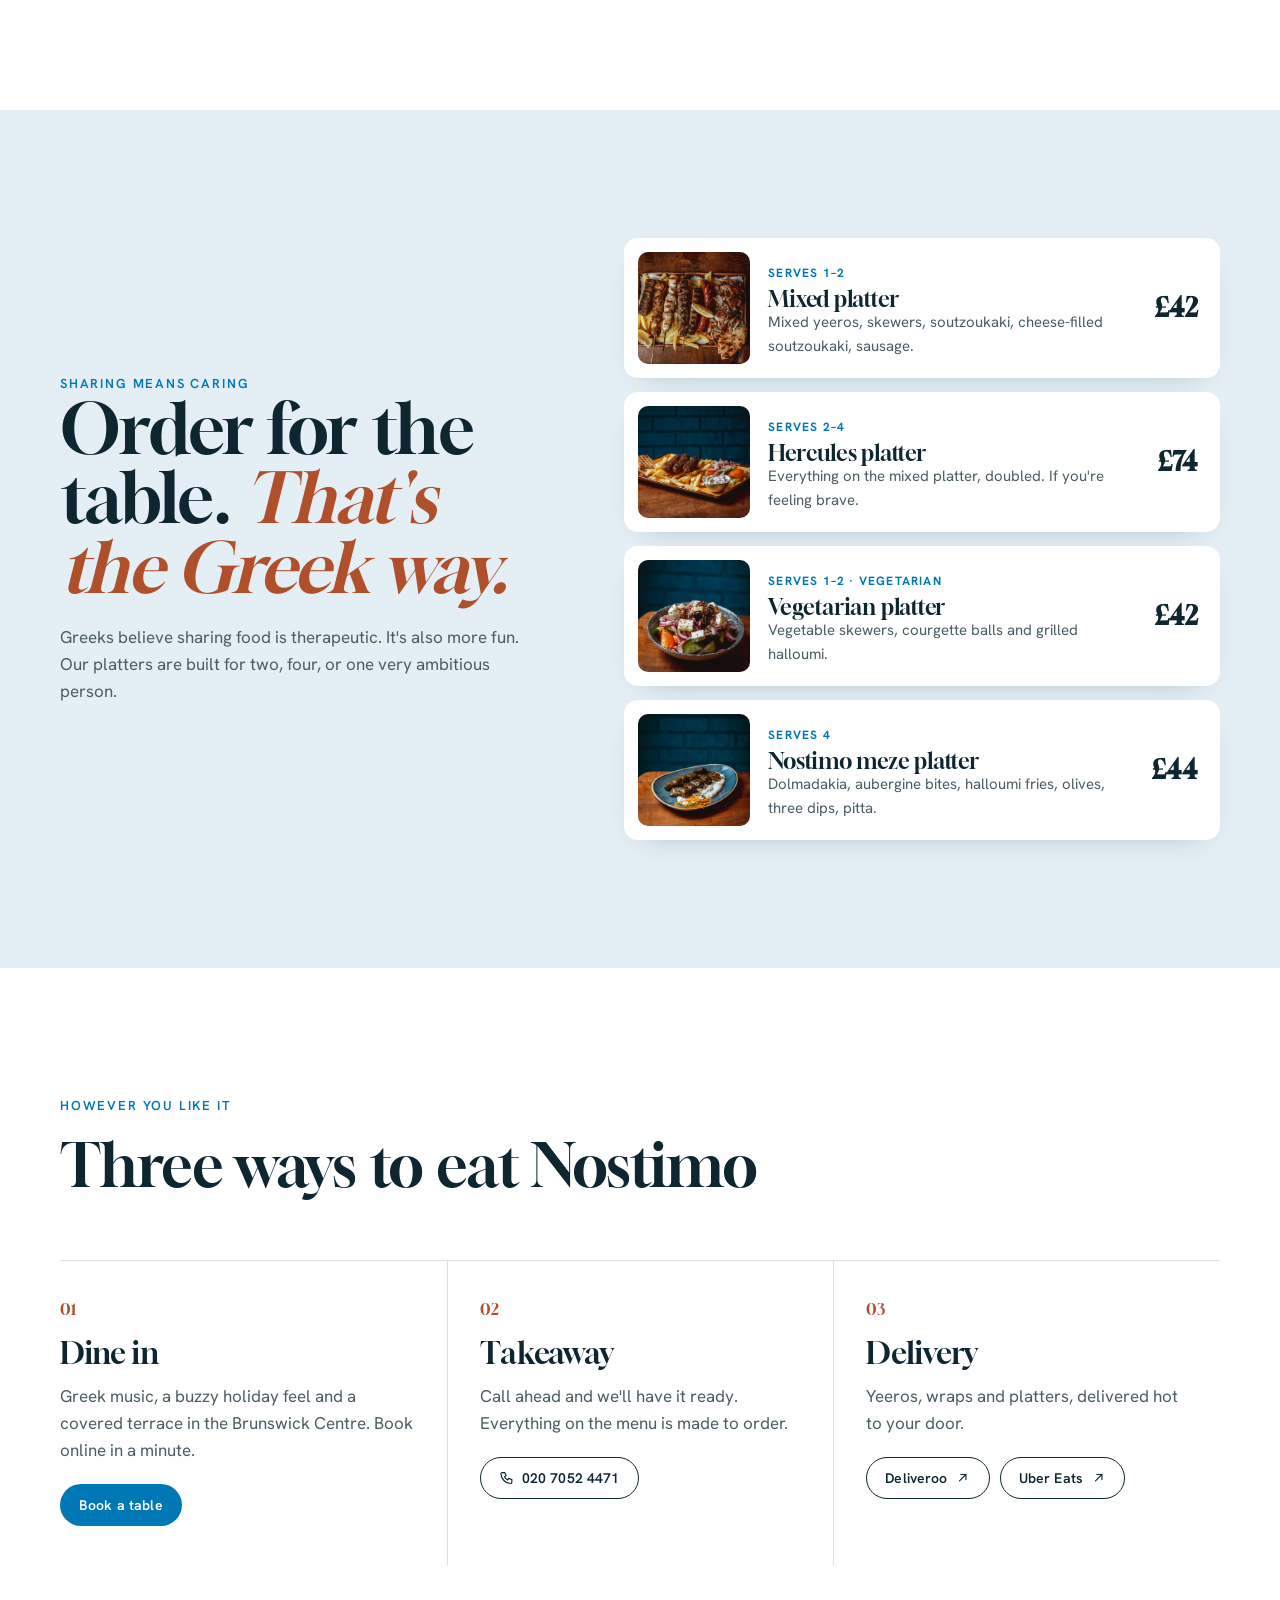
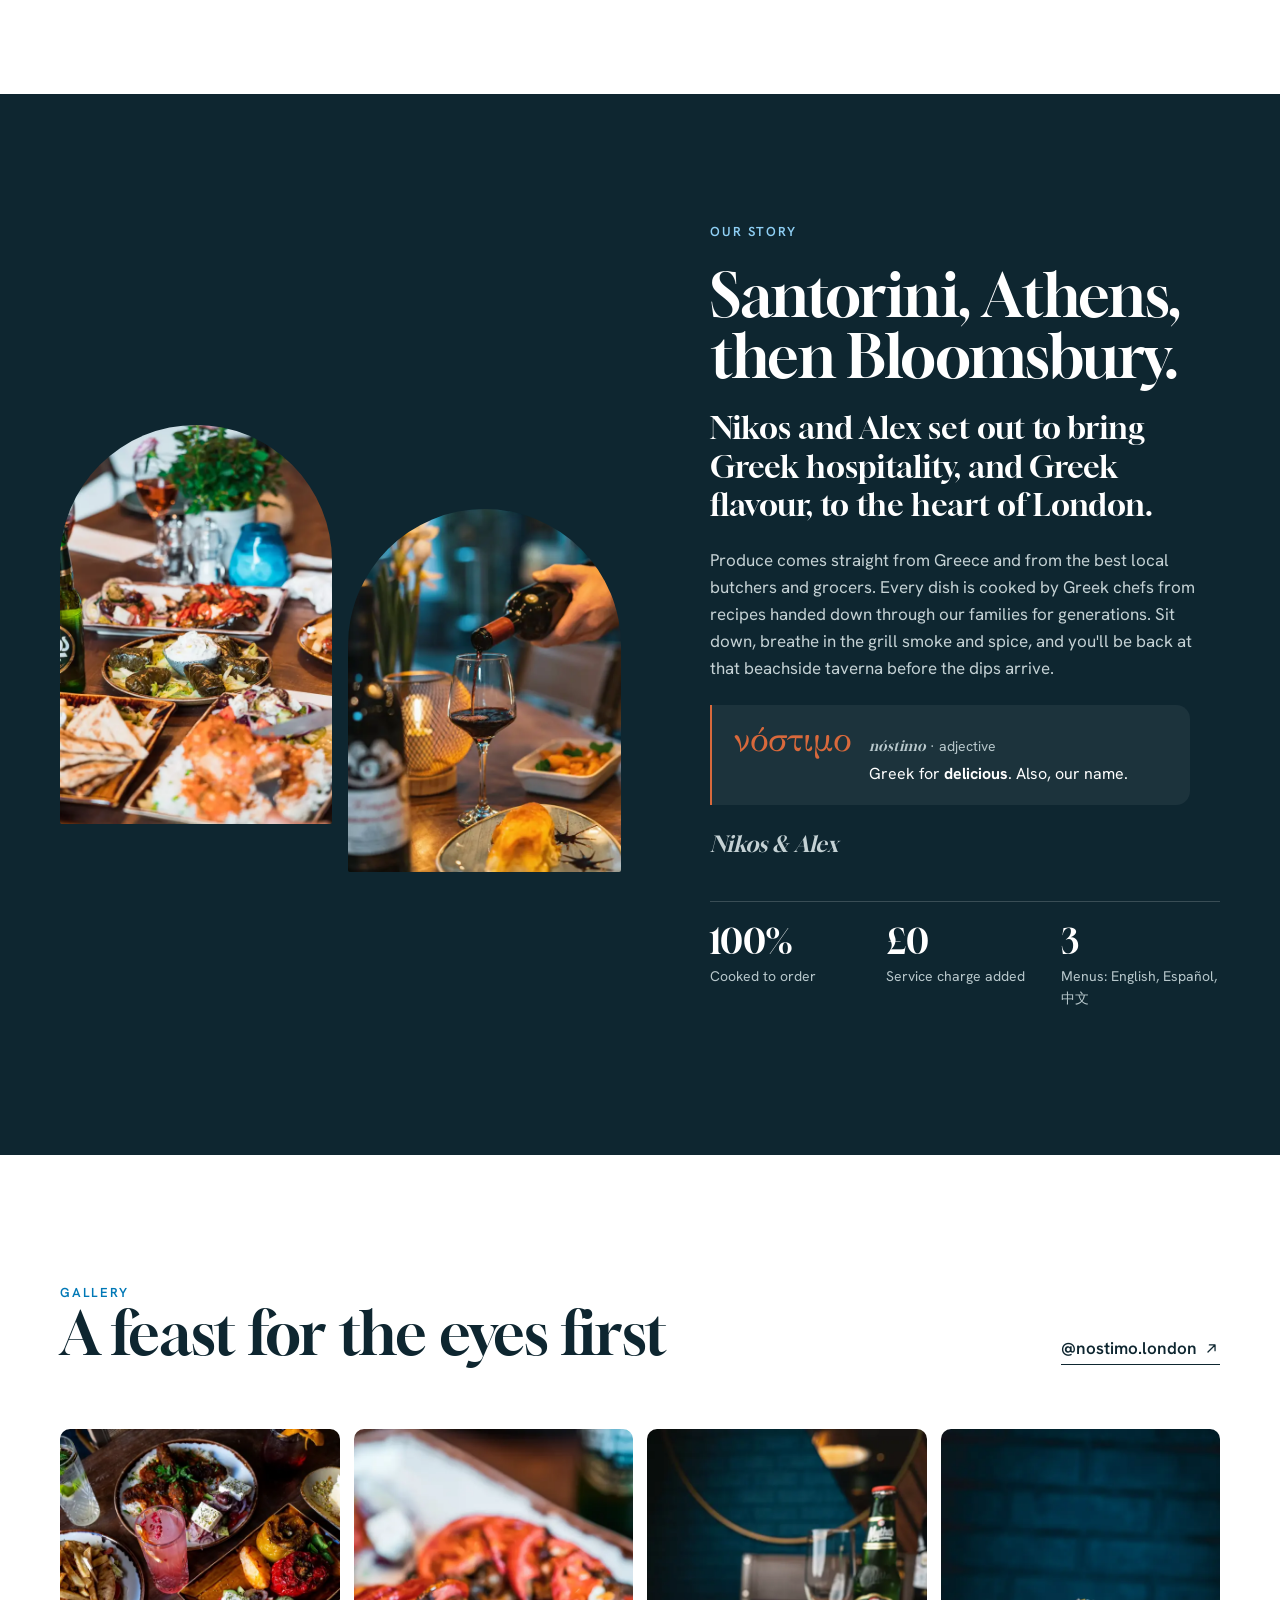
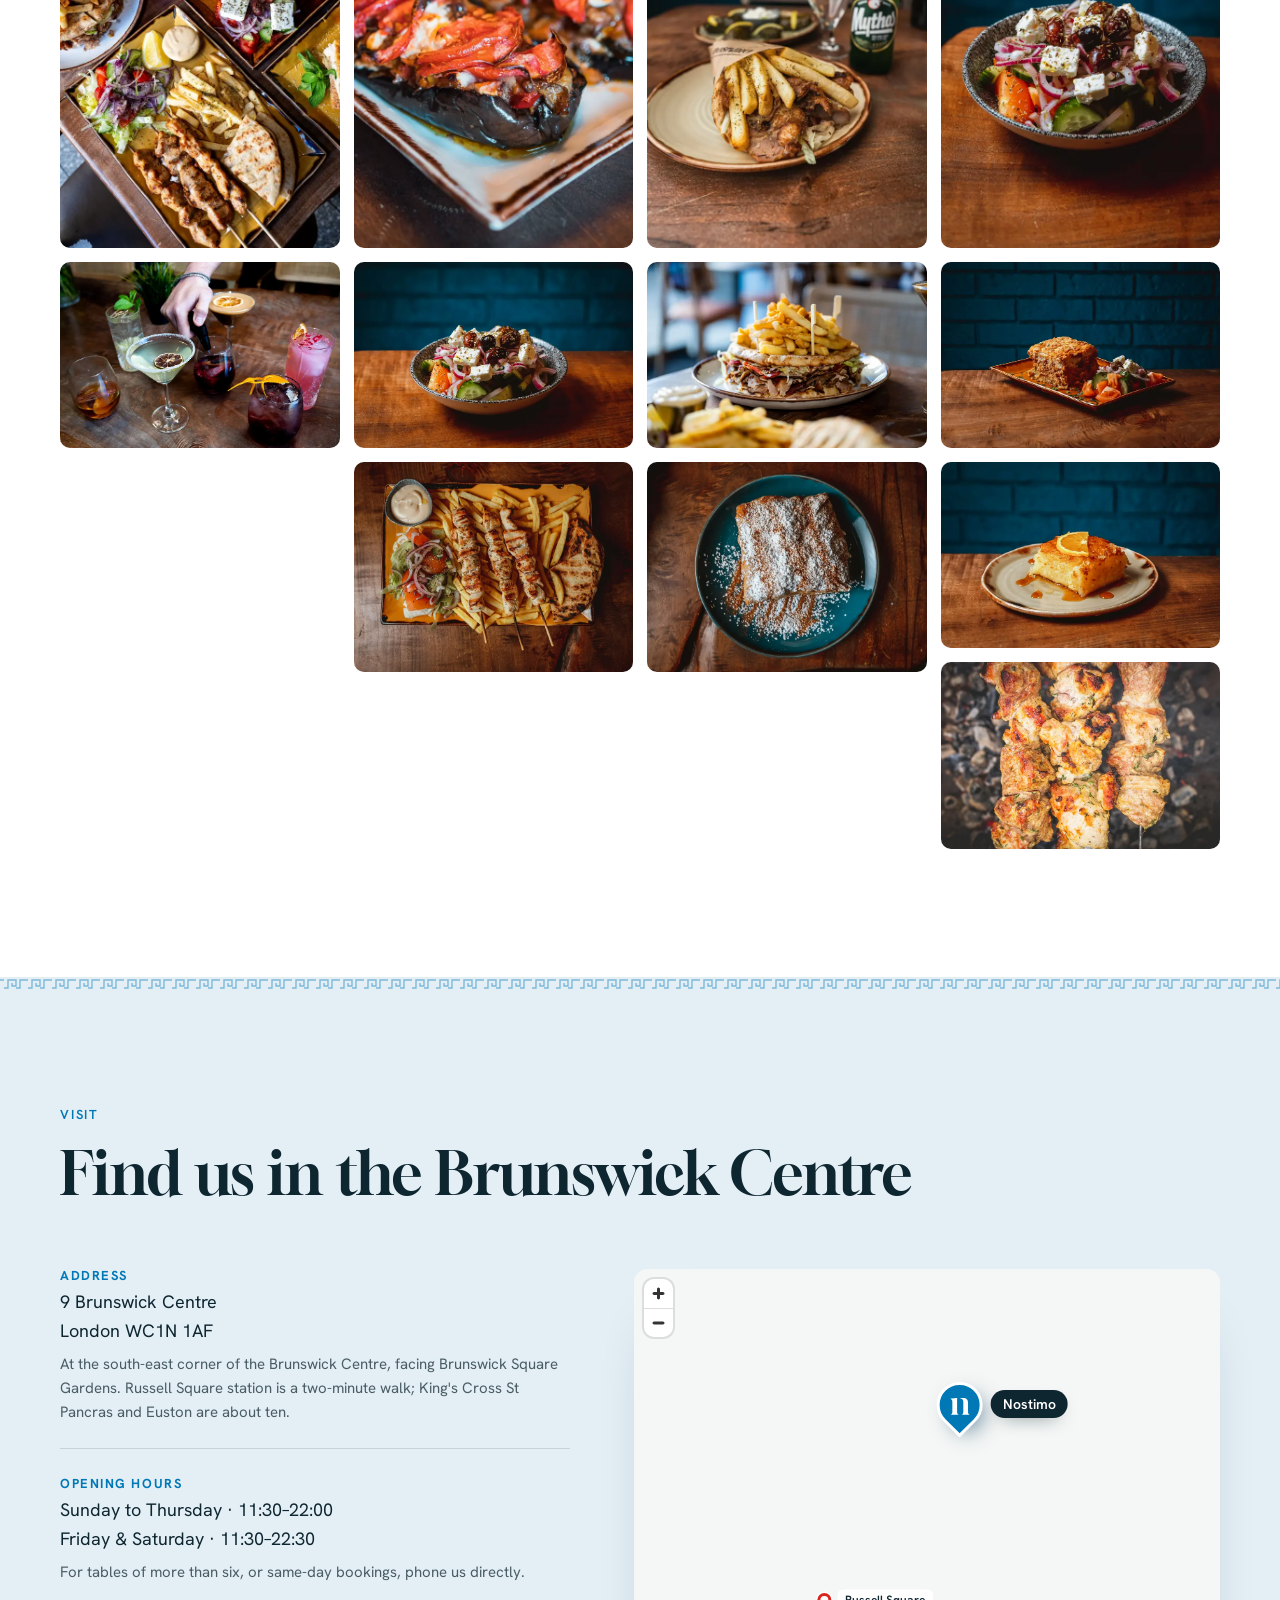
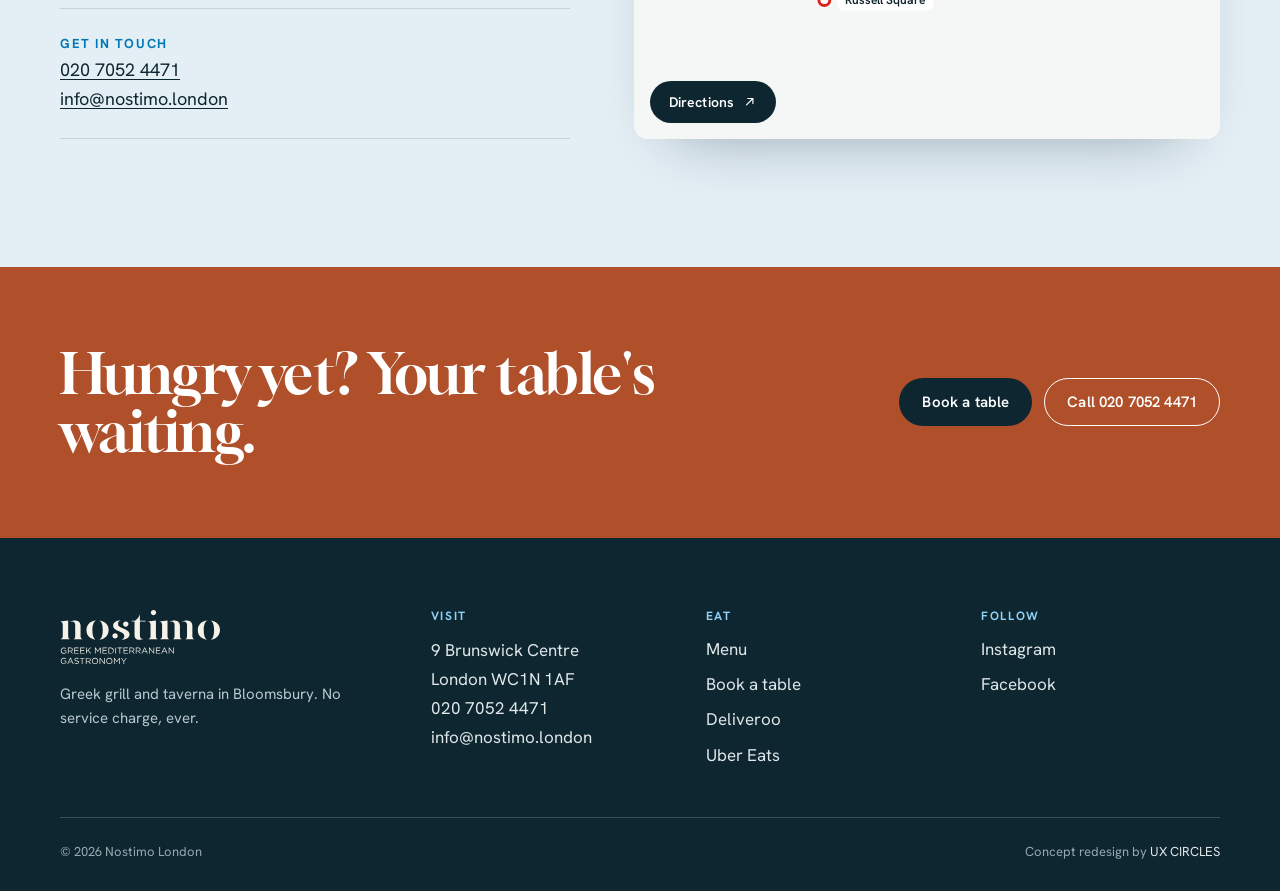
==== commit d986add9: "Show opening hours on the Visit section and in structured data Sunday to Thursday 11:30–22:00, Frida" ====
--- a/index.html
+++ b/index.html
@@ -51,6 +51,10 @@
     "menu": "https://uxcircles.github.io/nostimo/menu.html",
     "acceptsReservations": true,
     "priceRange": "££",
+    "openingHoursSpecification": [
+      { "@type": "OpeningHoursSpecification", "dayOfWeek": ["Sunday", "Monday", "Tuesday", "Wednesday", "Thursday"], "opens": "11:30", "closes": "22:00" },
+      { "@type": "OpeningHoursSpecification", "dayOfWeek": ["Friday", "Saturday"], "opens": "11:30", "closes": "22:30" }
+    ],
     "sameAs": ["https://www.instagram.com/nostimo.london/", "https://www.facebook.com/nostimo.london/"]
   }
   </script>
@@ -359,8 +363,8 @@
             </div>
             <div class="info-block">
               <h3>Opening hours</h3>
-              <!-- TODO: hours are not published anywhere on the current site. Ask the restaurant, then fill in here, in book.html and in the JSON-LD. -->
-              <p>Please call to check today's hours.</p>
+              <!-- Hours from Tripadvisor / OpenTable / DinerScout (they agree with Google's "closes 10 pm" on weekdays). Confirm with the restaurant; update here, in zh/index.html and in the JSON-LD. -->
+              <p>Sunday to Thursday · 11:30–22:00<br>Friday &amp; Saturday · 11:30–22:30</p>
               <p class="muted">For tables of more than six, or same-day bookings, phone us directly.</p>
             </div>
             <div class="info-block">
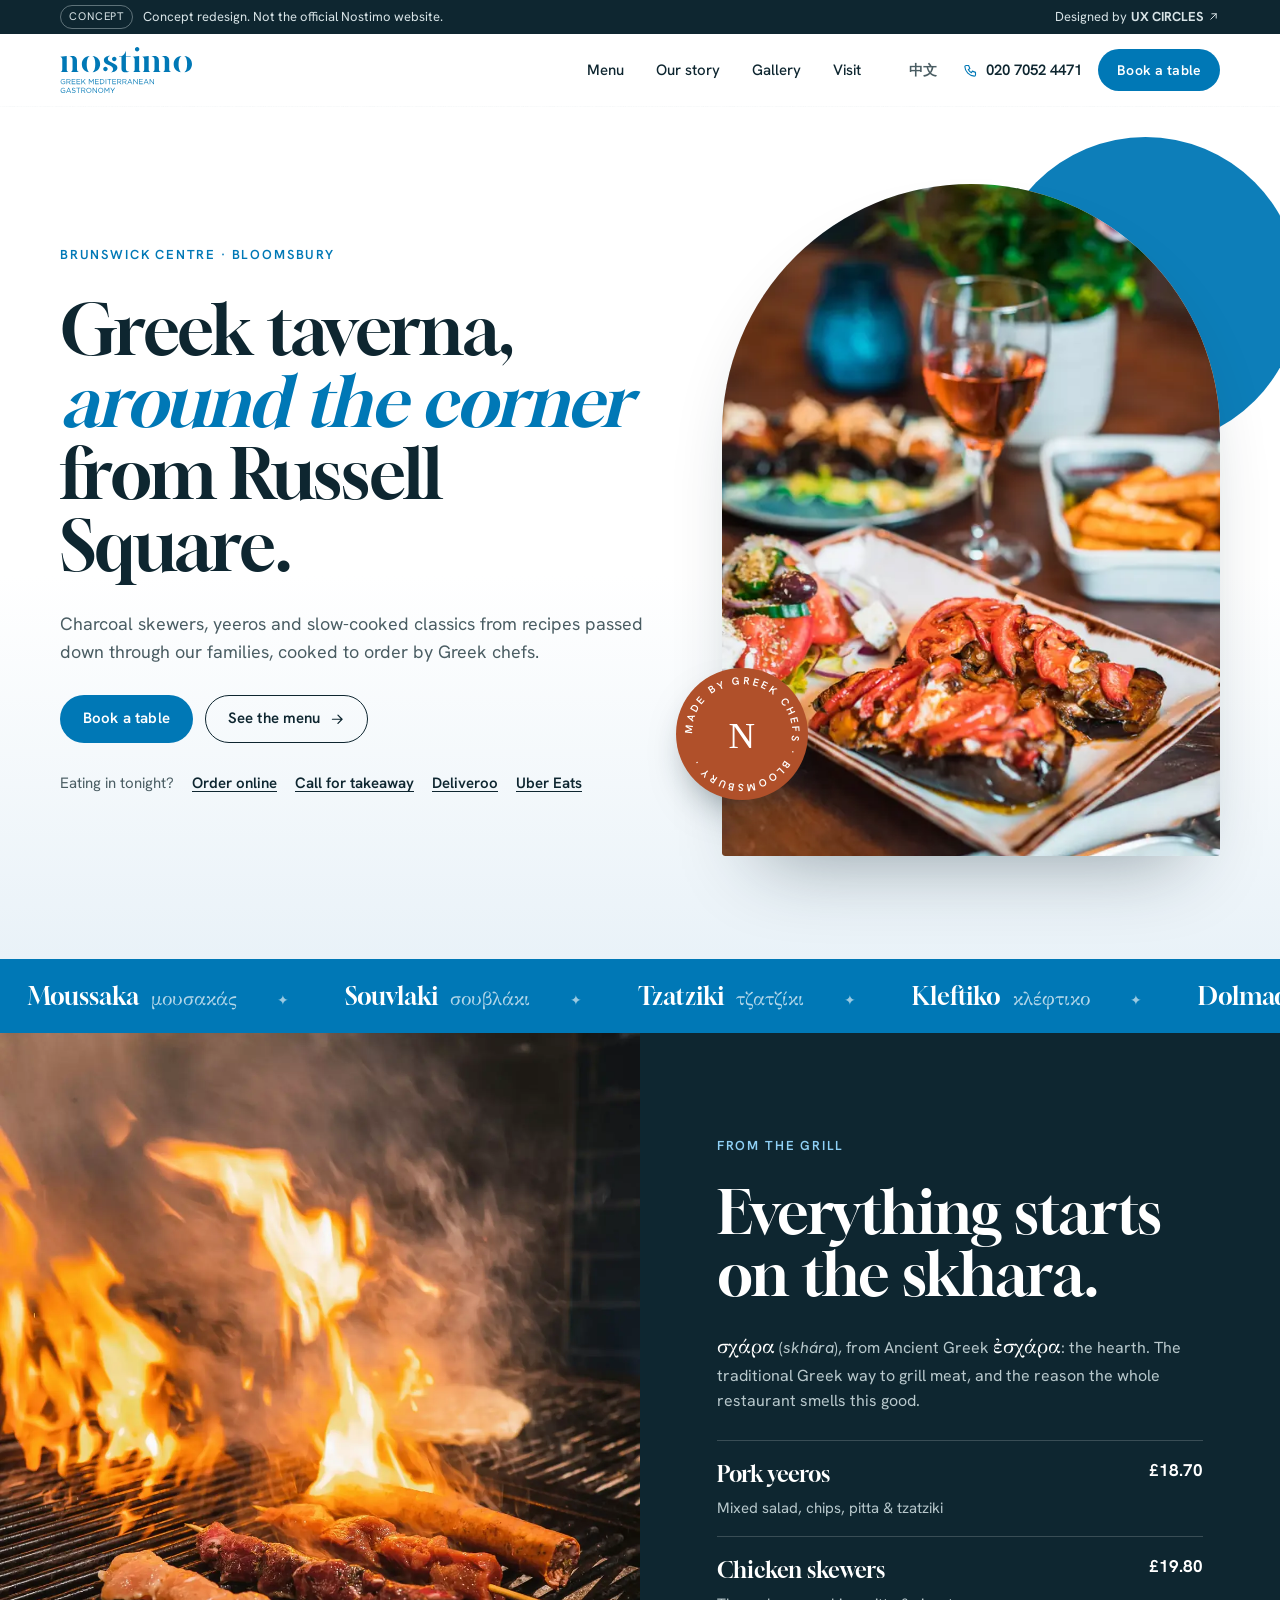
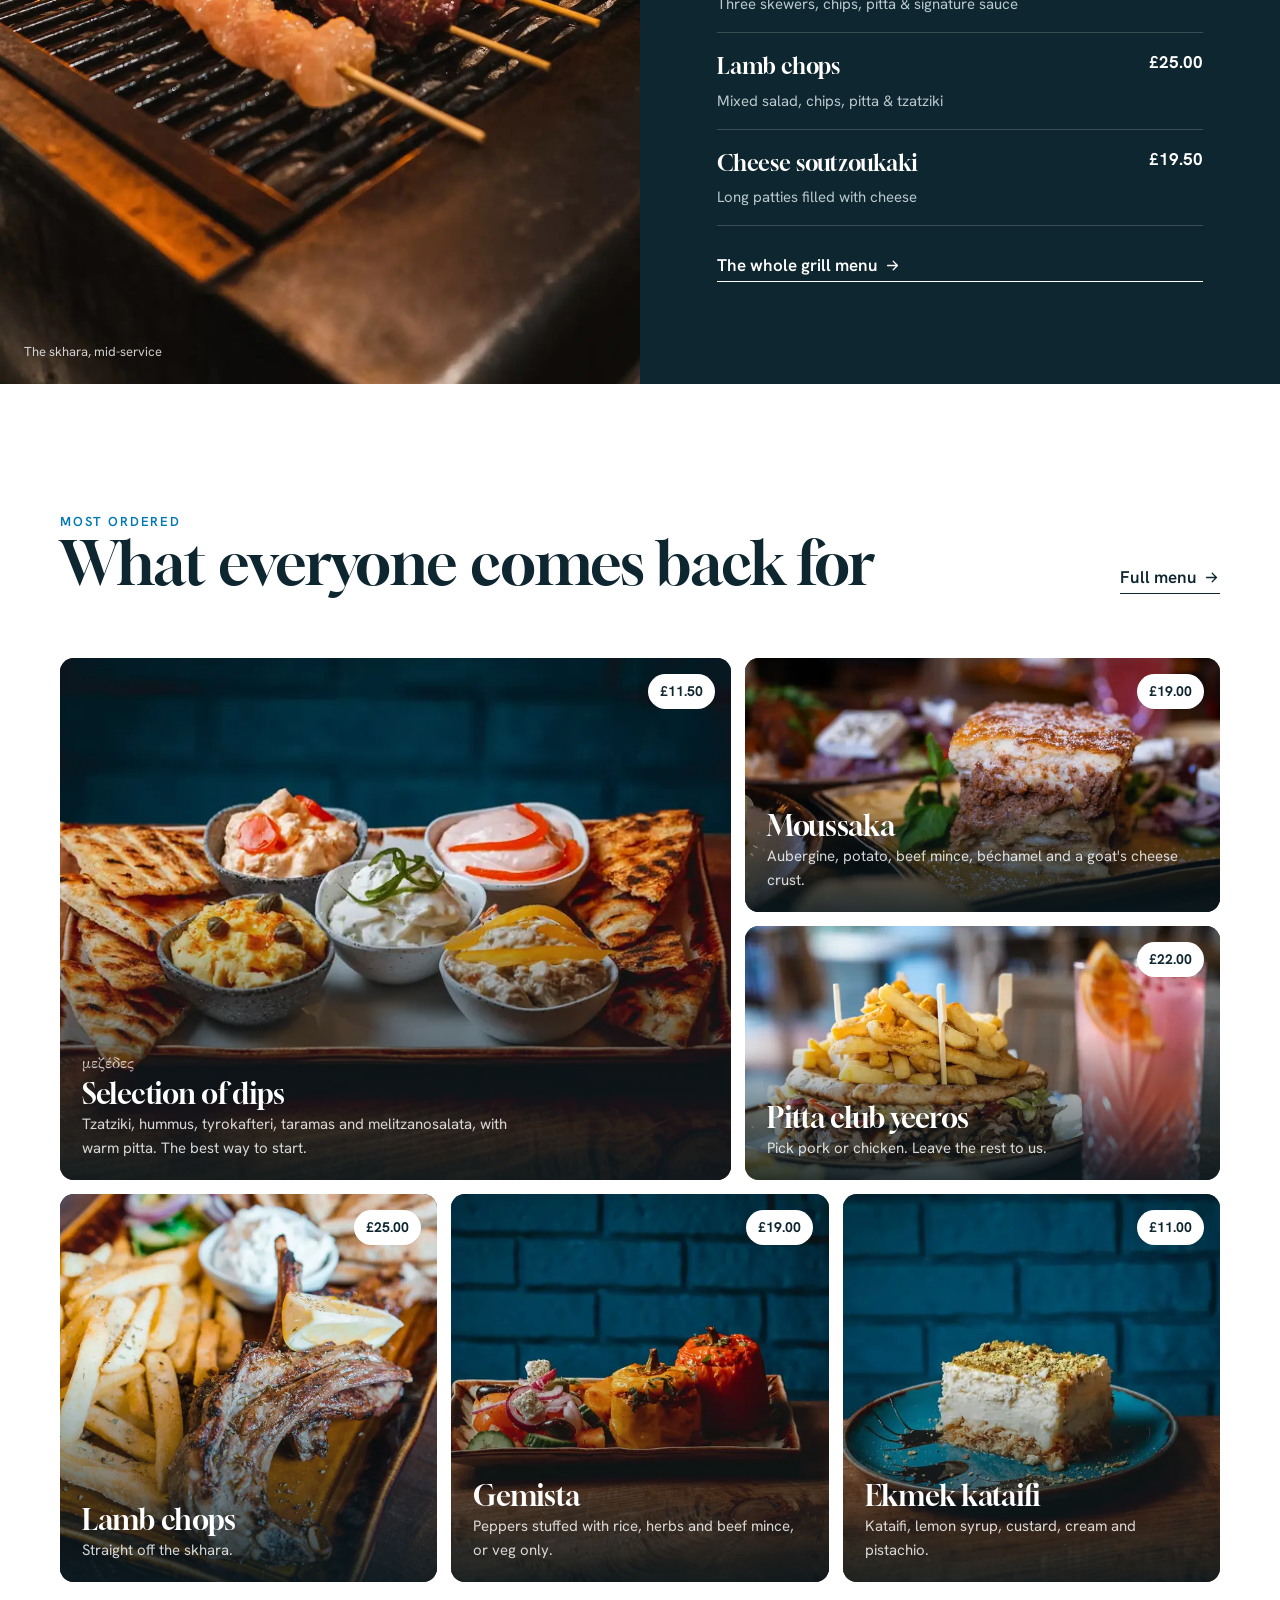
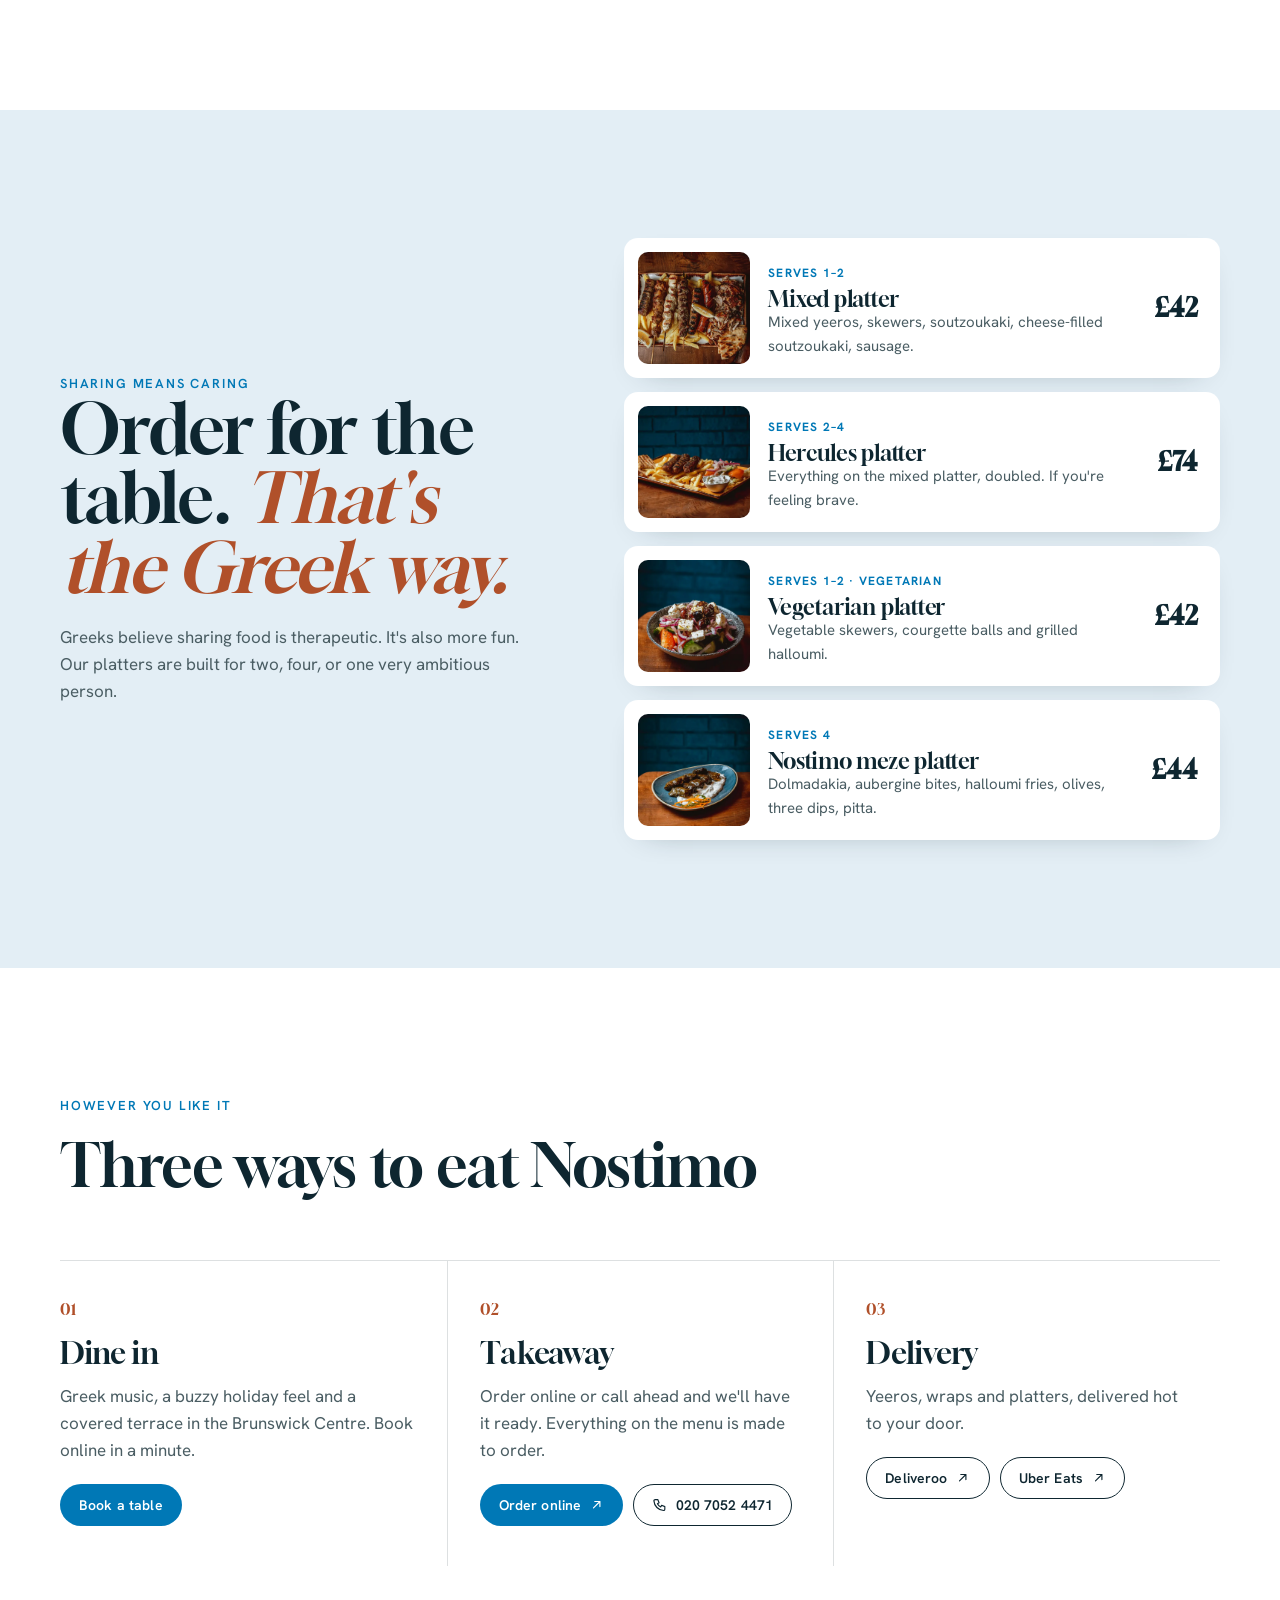
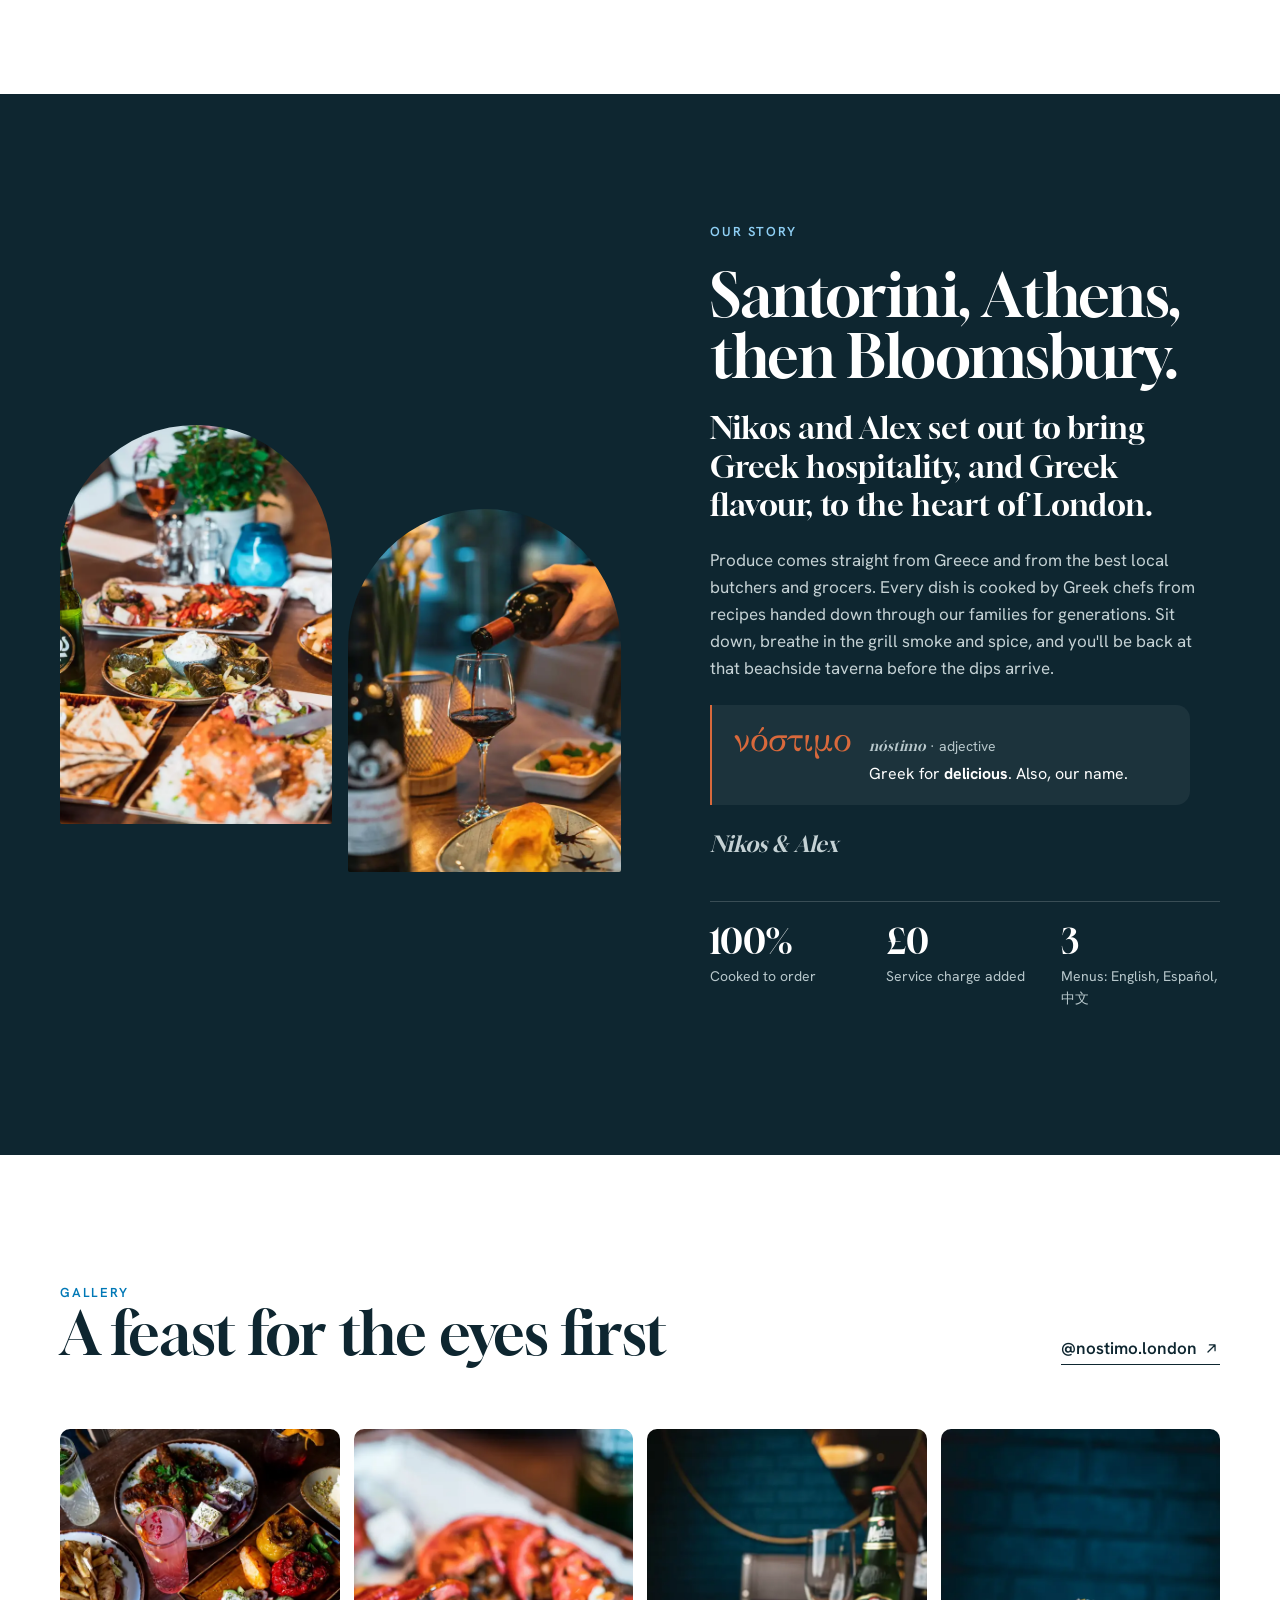
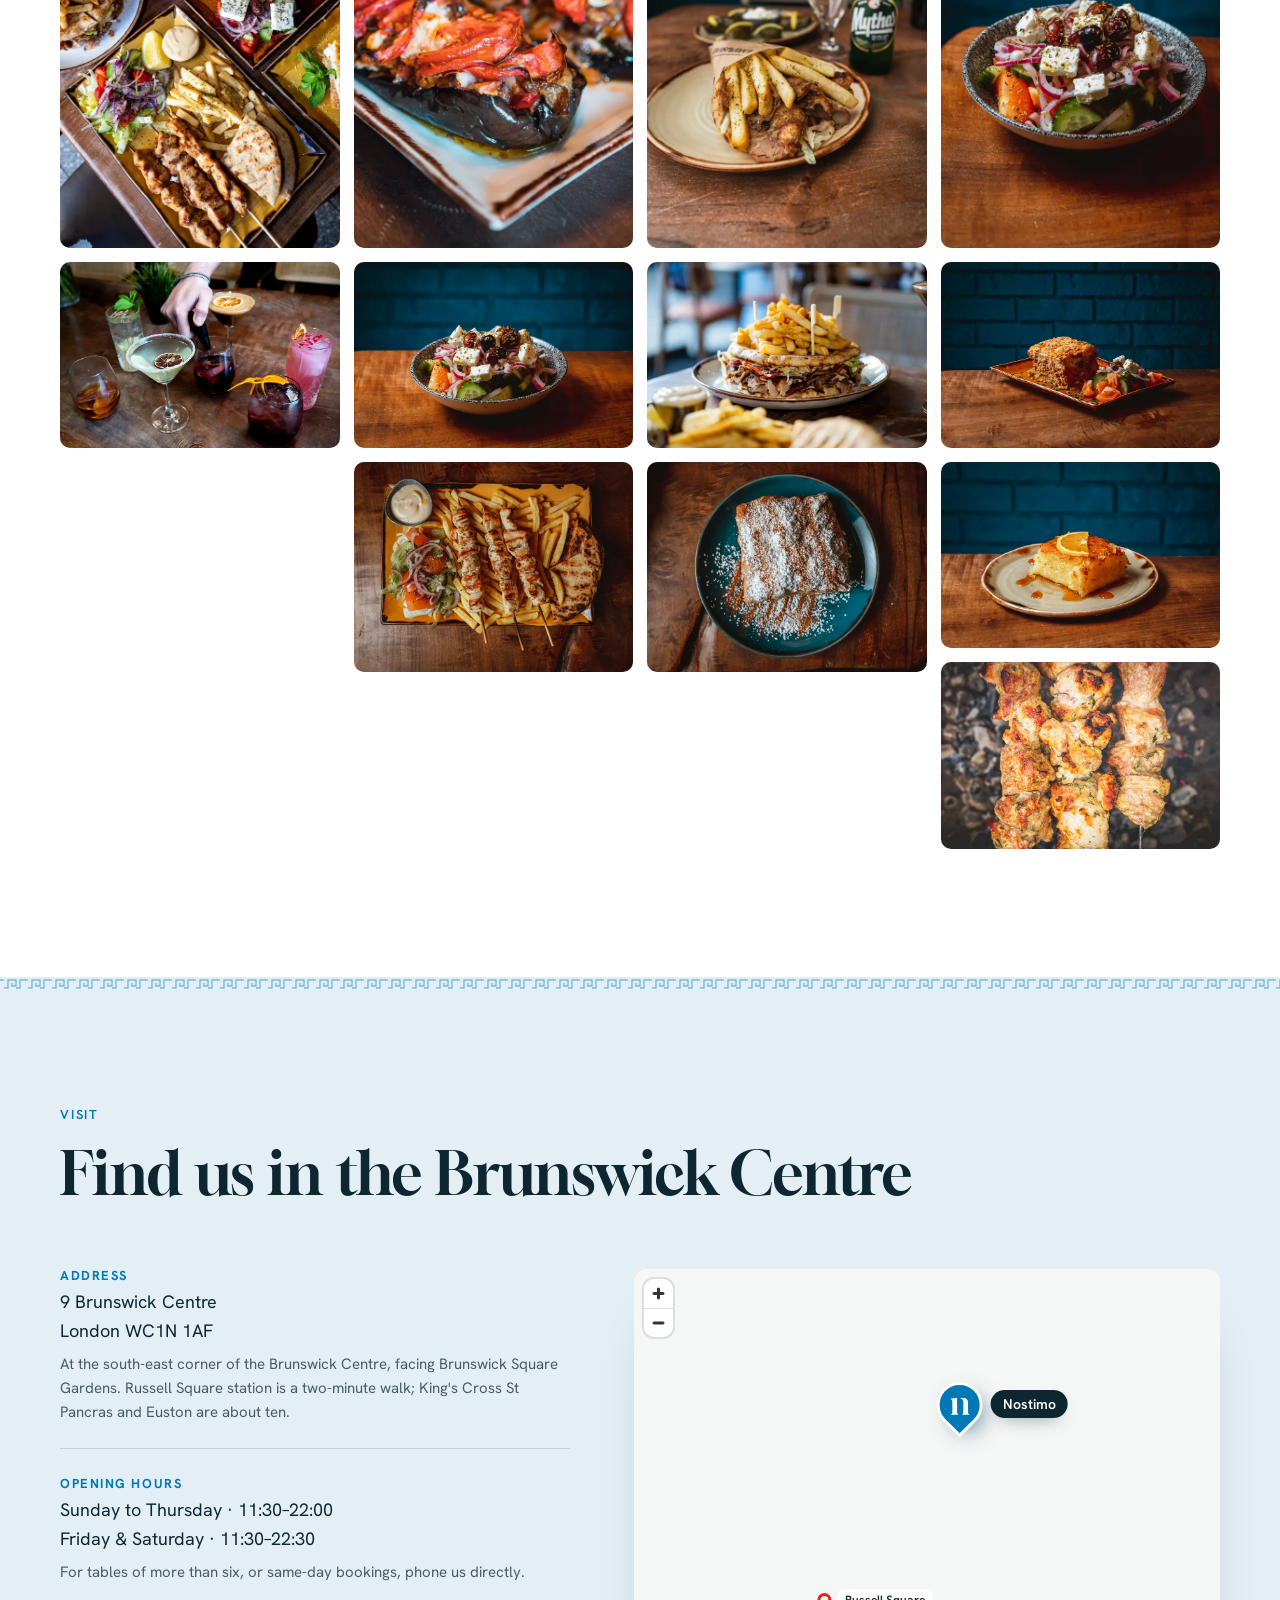
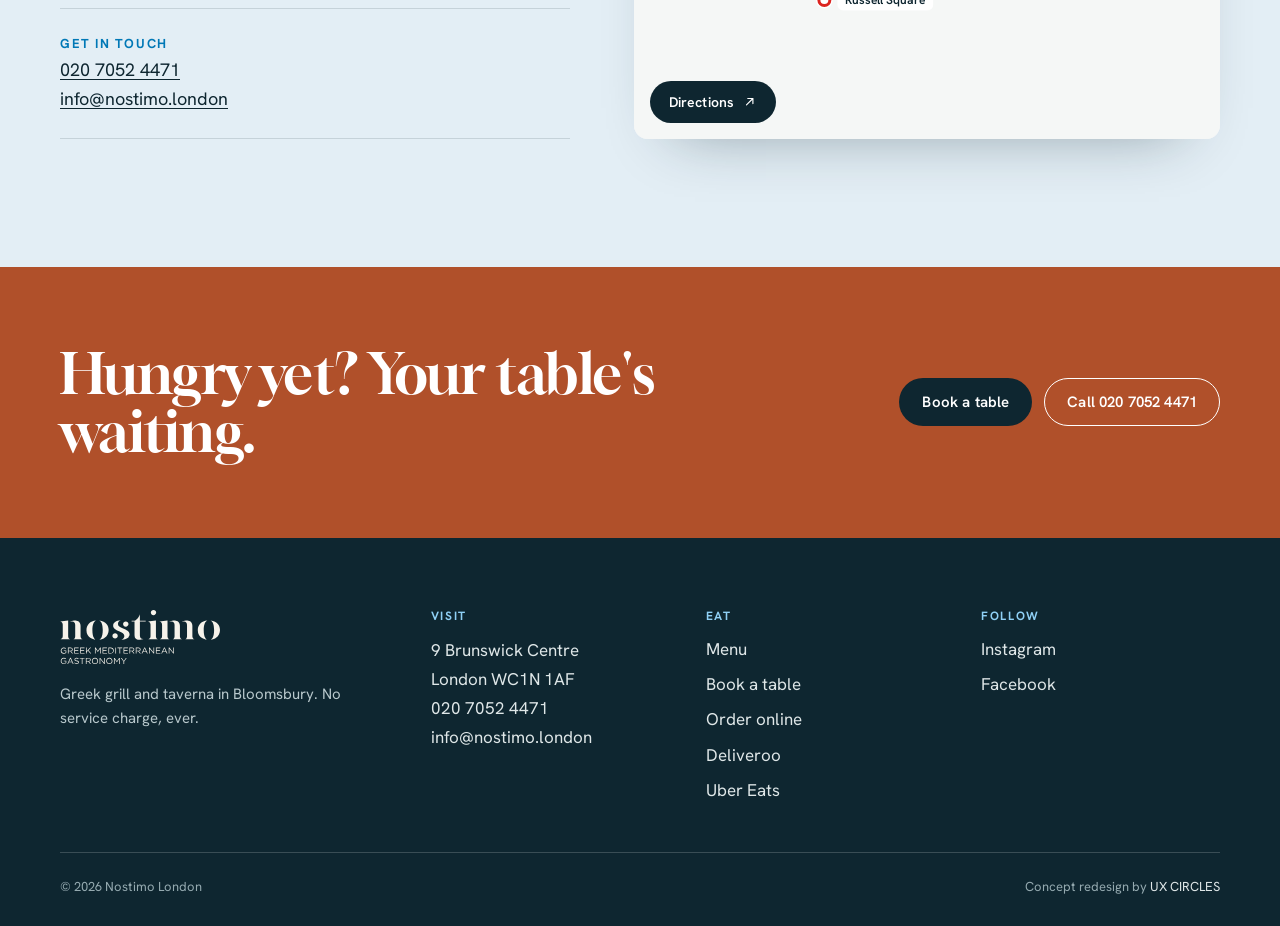
==== commit bd1114bd: "Link "Order online" to Nostimo's existing Foodo ordering page Adds an Order online link in the hero," ====
--- a/index.html
+++ b/index.html
@@ -114,7 +114,7 @@
             <a class="btn btn-sea" href="book.html">Book a table</a>
             <a class="btn btn-line" href="menu.html">See the menu <svg class="icon" aria-hidden="true"><use href="#i-arrow"/></svg></a>
           </div>
-          <p class="hero-alt"><span>Eating in tonight?</span> <a href="tel:+442070524471">Call for takeaway</a> <a href="https://deliveroo.co.uk/menu/london/bloomsbury/nostimo-brunswick" target="_blank" rel="noopener">Deliveroo</a> <a href="https://www.ubereats.com/gb/store/nostimo/R7rWNomRS0CjnXZ344HSMw" target="_blank" rel="noopener">Uber Eats</a></p>
+          <p class="hero-alt"><span>Eating in tonight?</span> <a href="https://nostimorestaurant.co.uk/menu" target="_blank" rel="noopener">Order online</a> <a href="tel:+442070524471">Call for takeaway</a> <a href="https://deliveroo.co.uk/menu/london/bloomsbury/nostimo-brunswick" target="_blank" rel="noopener">Deliveroo</a> <a href="https://www.ubereats.com/gb/store/nostimo/R7rWNomRS0CjnXZ344HSMw" target="_blank" rel="noopener">Uber Eats</a></p>
         </div>
         <div class="hero-visual">
           <div class="arch">
@@ -271,8 +271,8 @@
           <div class="way">
             <span class="way-num">02</span>
             <h3>Takeaway</h3>
-            <p>Call ahead and we'll have it ready. Everything on the menu is made to order.</p>
-            <div class="actions"><a class="btn btn-line btn-sm" href="tel:+442070524471"><svg class="icon" aria-hidden="true"><use href="#i-phone"/></svg>020 7052 4471</a></div>
+            <p>Order online or call ahead and we'll have it ready. Everything on the menu is made to order.</p>
+            <div class="actions"><a class="btn btn-sea btn-sm" href="https://nostimorestaurant.co.uk/menu" target="_blank" rel="noopener">Order online <svg class="icon" aria-hidden="true"><use href="#i-ext"/></svg></a><a class="btn btn-line btn-sm" href="tel:+442070524471"><svg class="icon" aria-hidden="true"><use href="#i-phone"/></svg>020 7052 4471</a></div>
           </div>
           <div class="way">
             <span class="way-num">03</span>
@@ -409,6 +409,7 @@
           <ul>
             <li><a href="menu.html">Menu</a></li>
             <li><a href="book.html">Book a table</a></li>
+            <li><a href="https://nostimorestaurant.co.uk/menu" target="_blank" rel="noopener">Order online</a></li>
             <li><a href="https://deliveroo.co.uk/menu/london/bloomsbury/nostimo-brunswick" target="_blank" rel="noopener">Deliveroo</a></li>
             <li><a href="https://www.ubereats.com/gb/store/nostimo/R7rWNomRS0CjnXZ344HSMw" target="_blank" rel="noopener">Uber Eats</a></li>
           </ul>
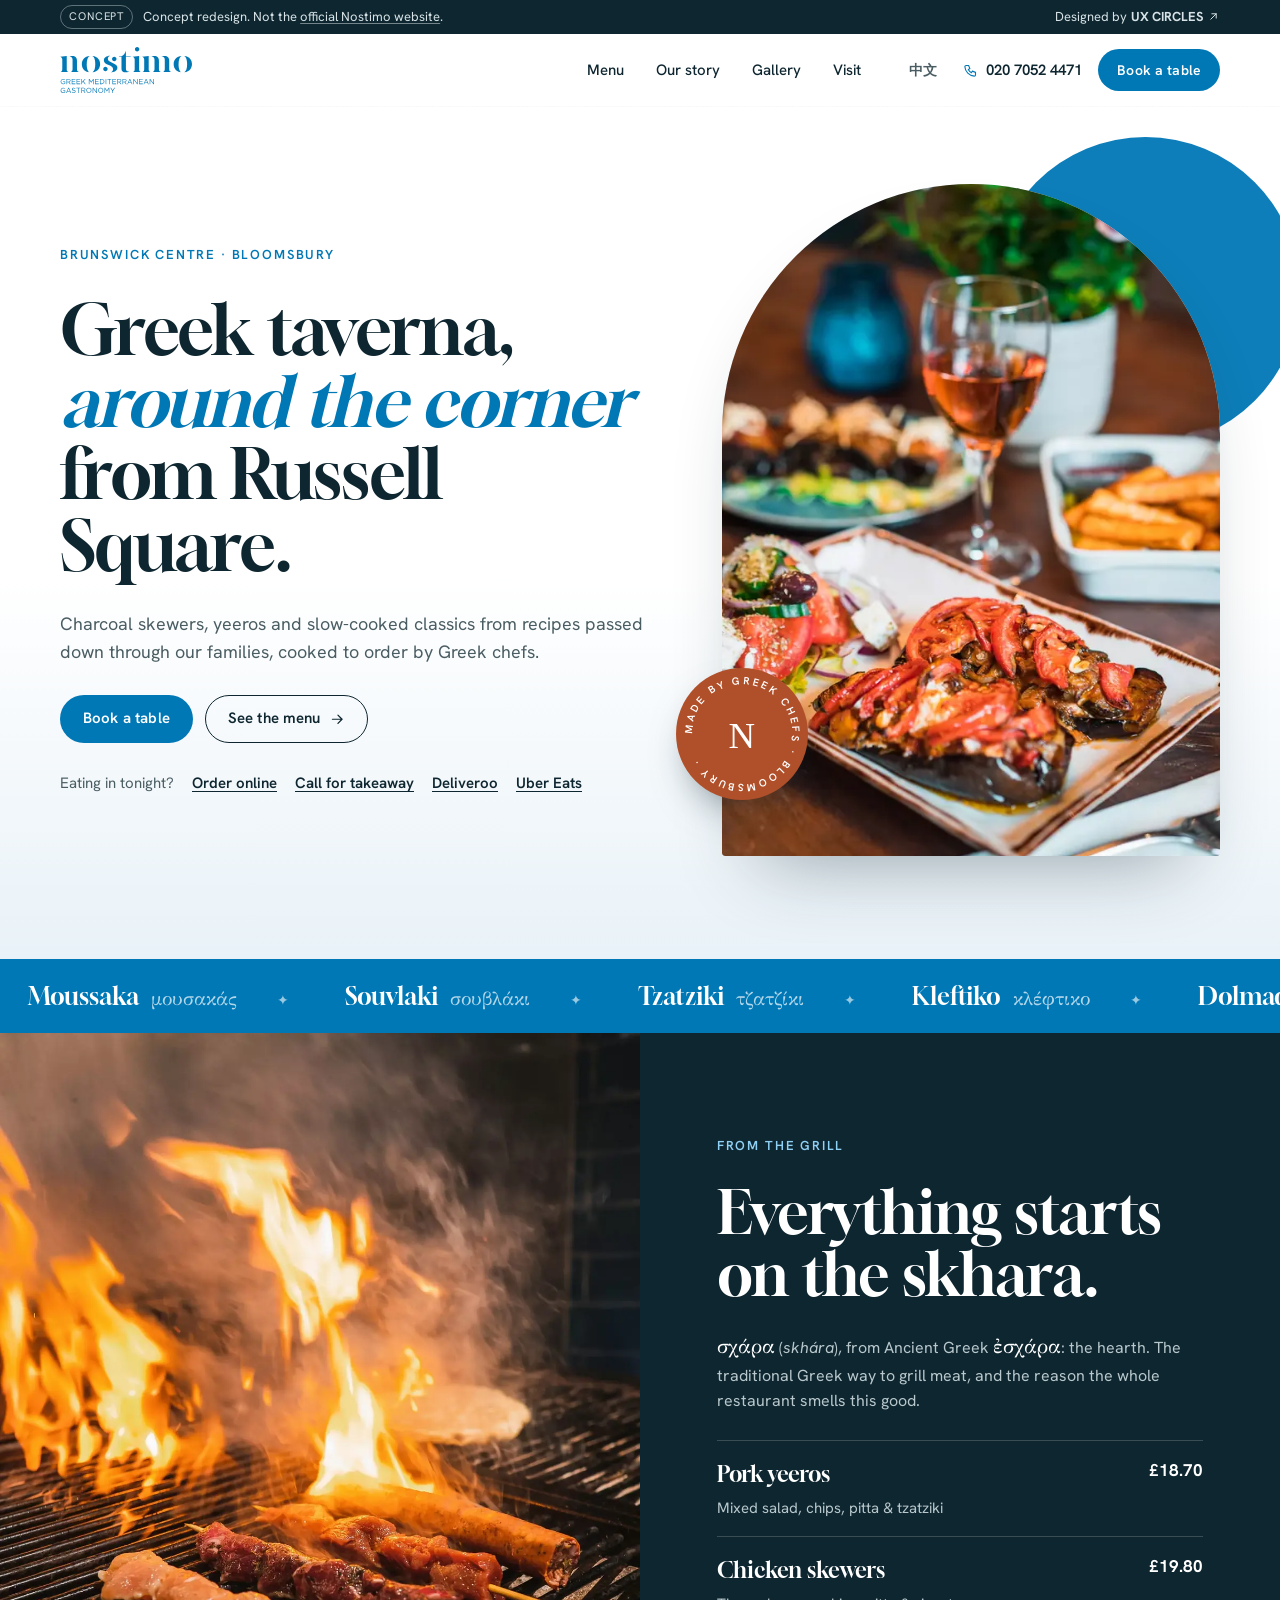
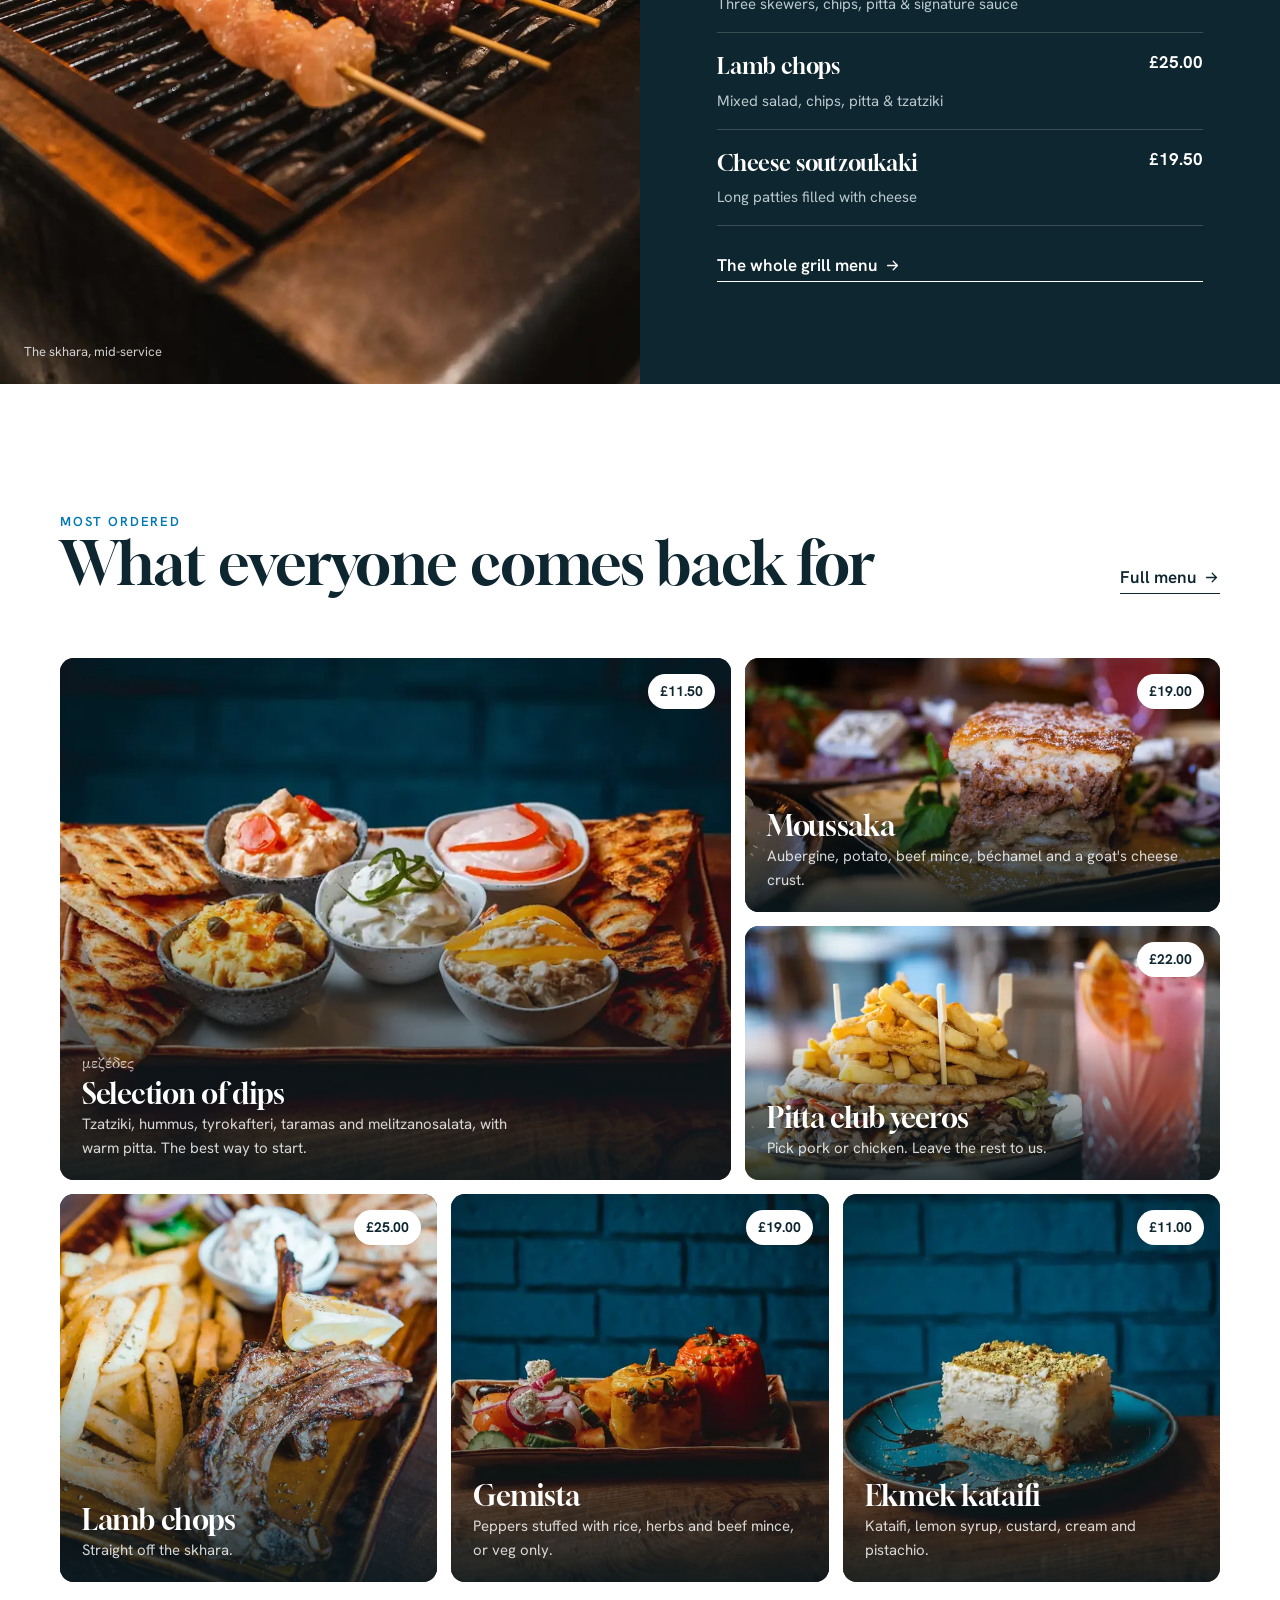
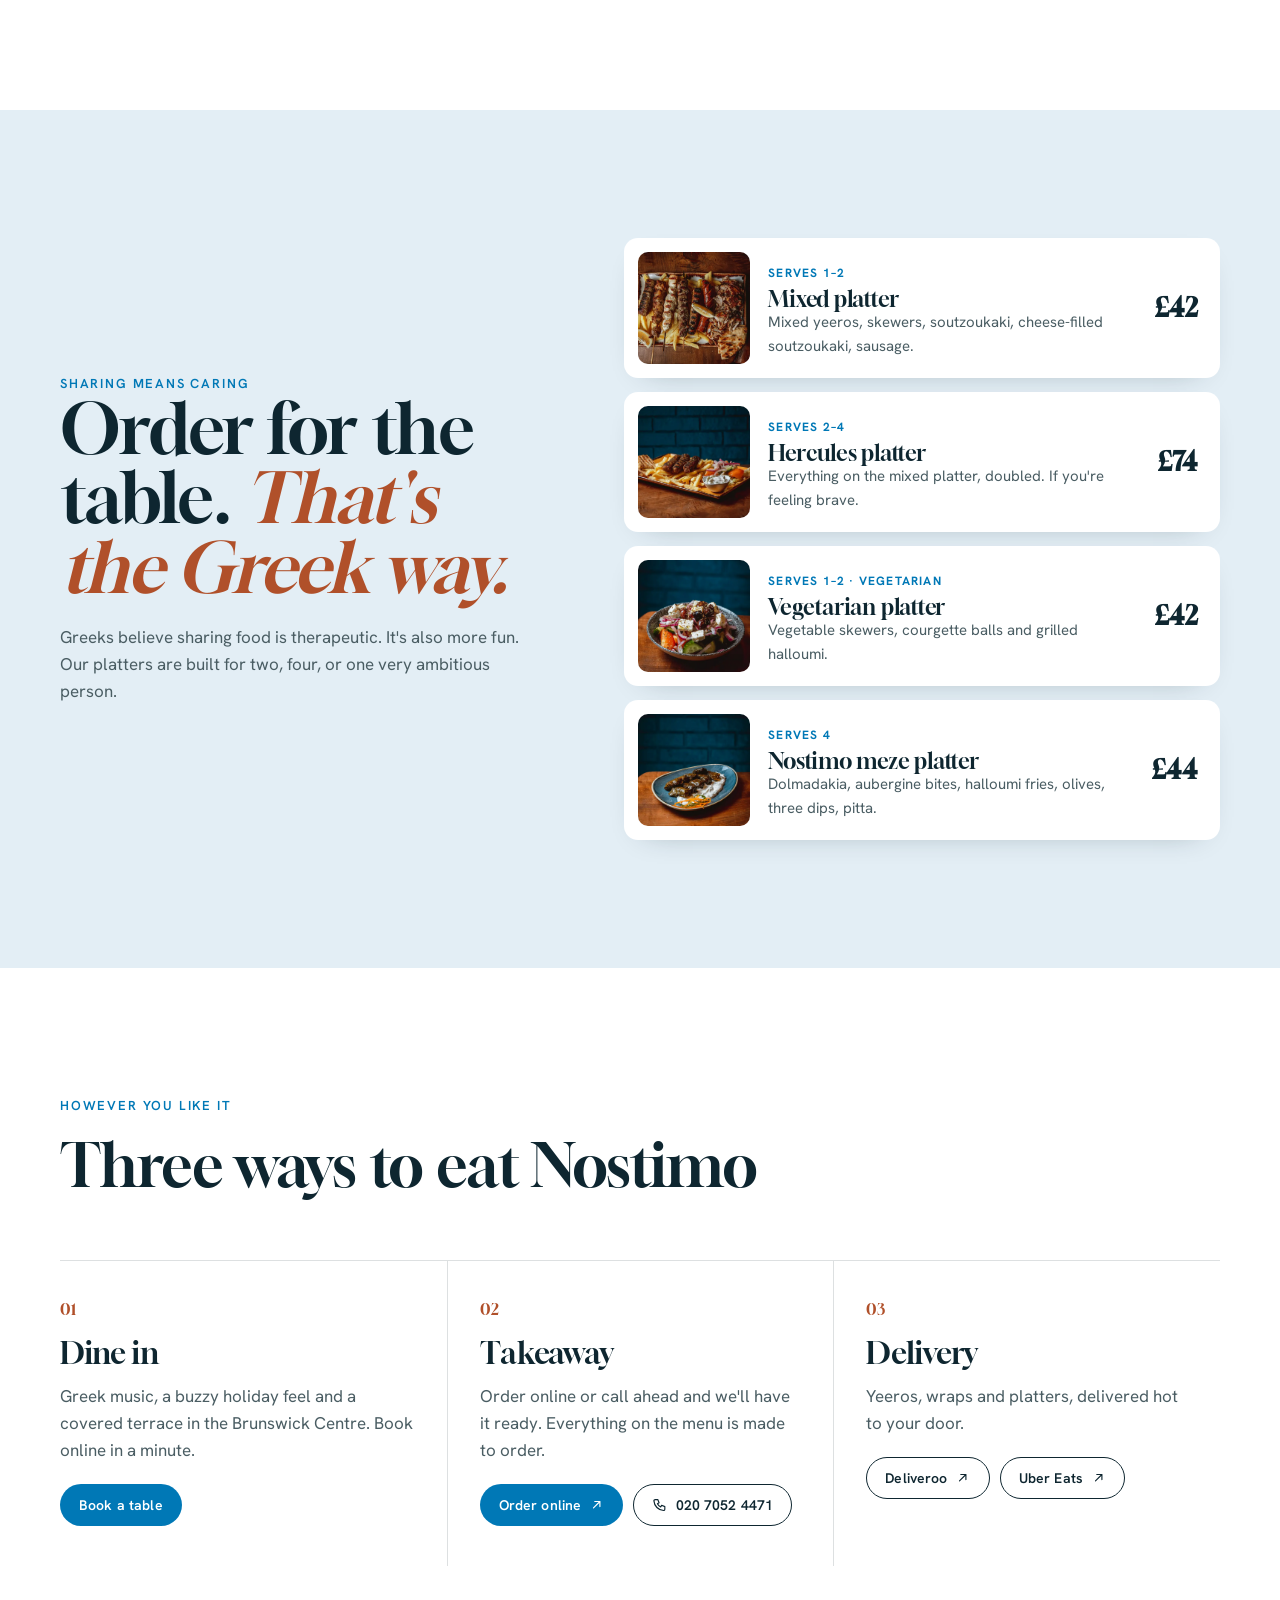
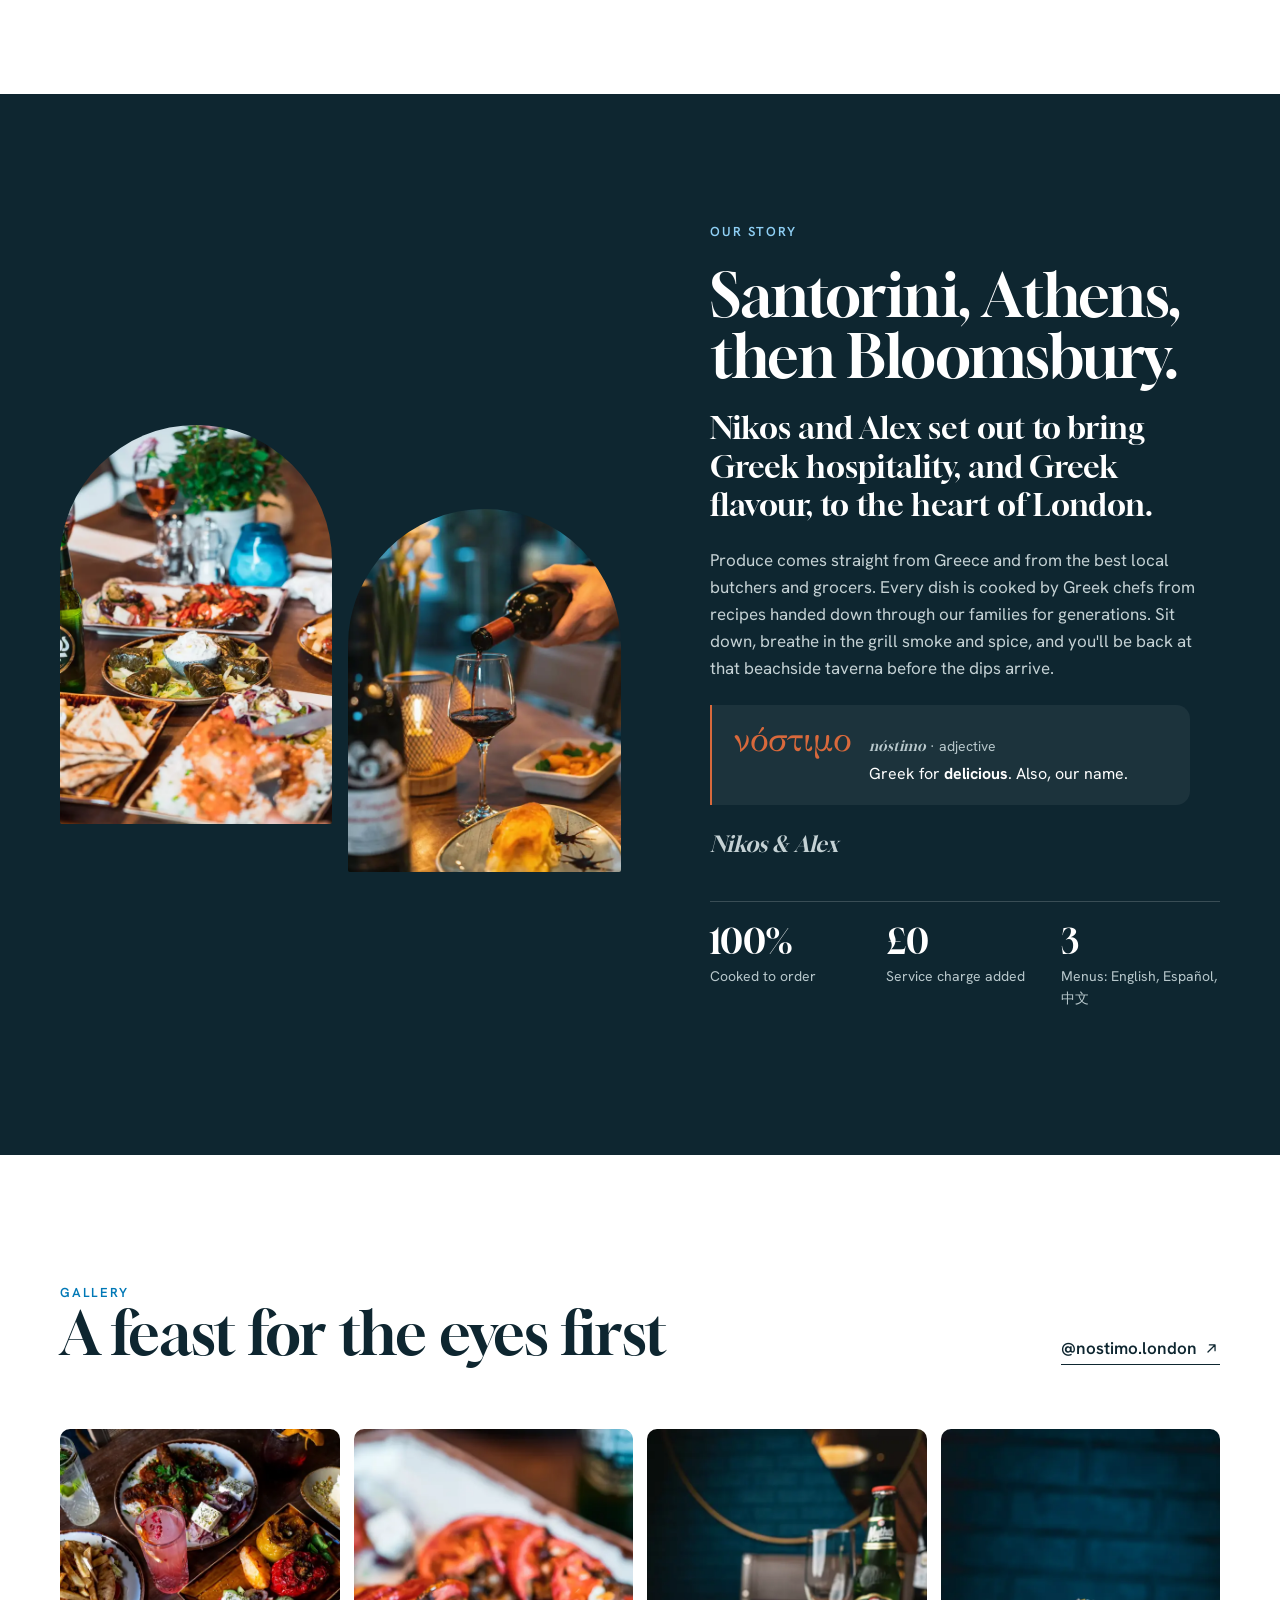
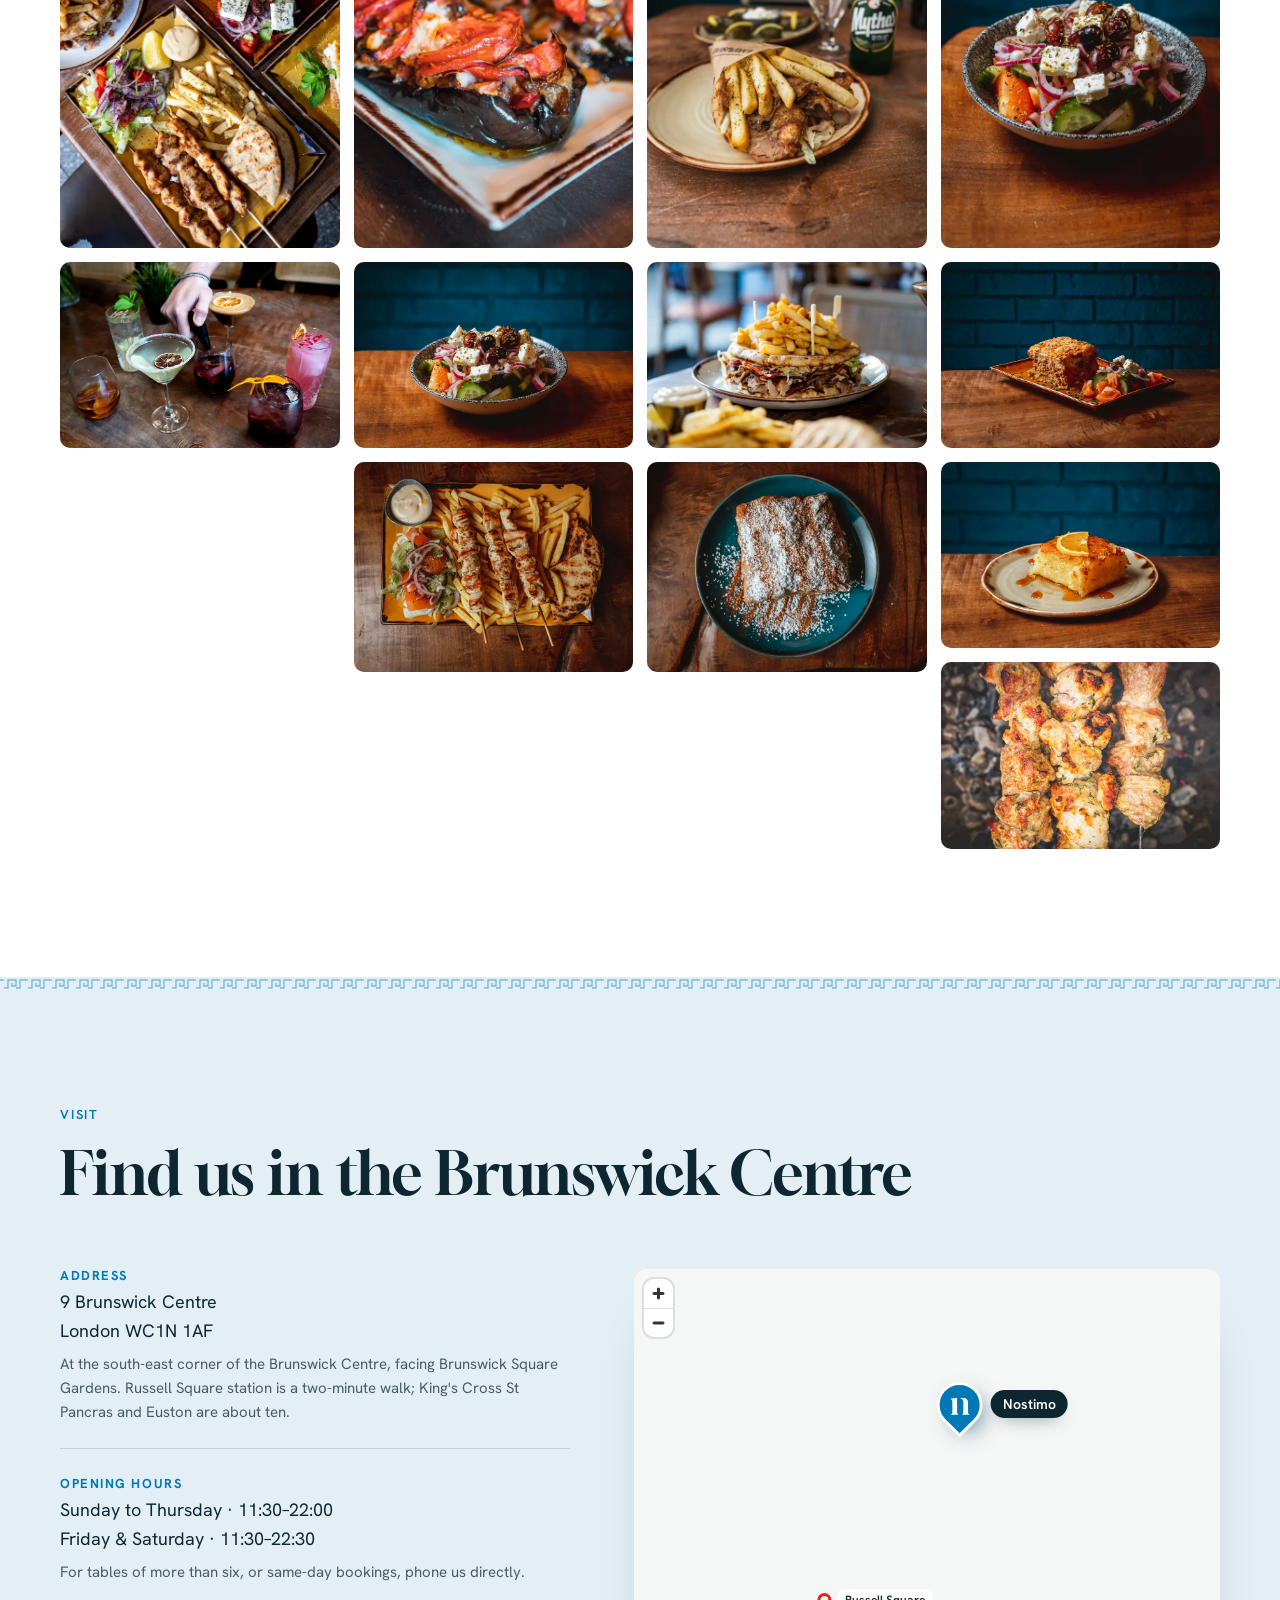
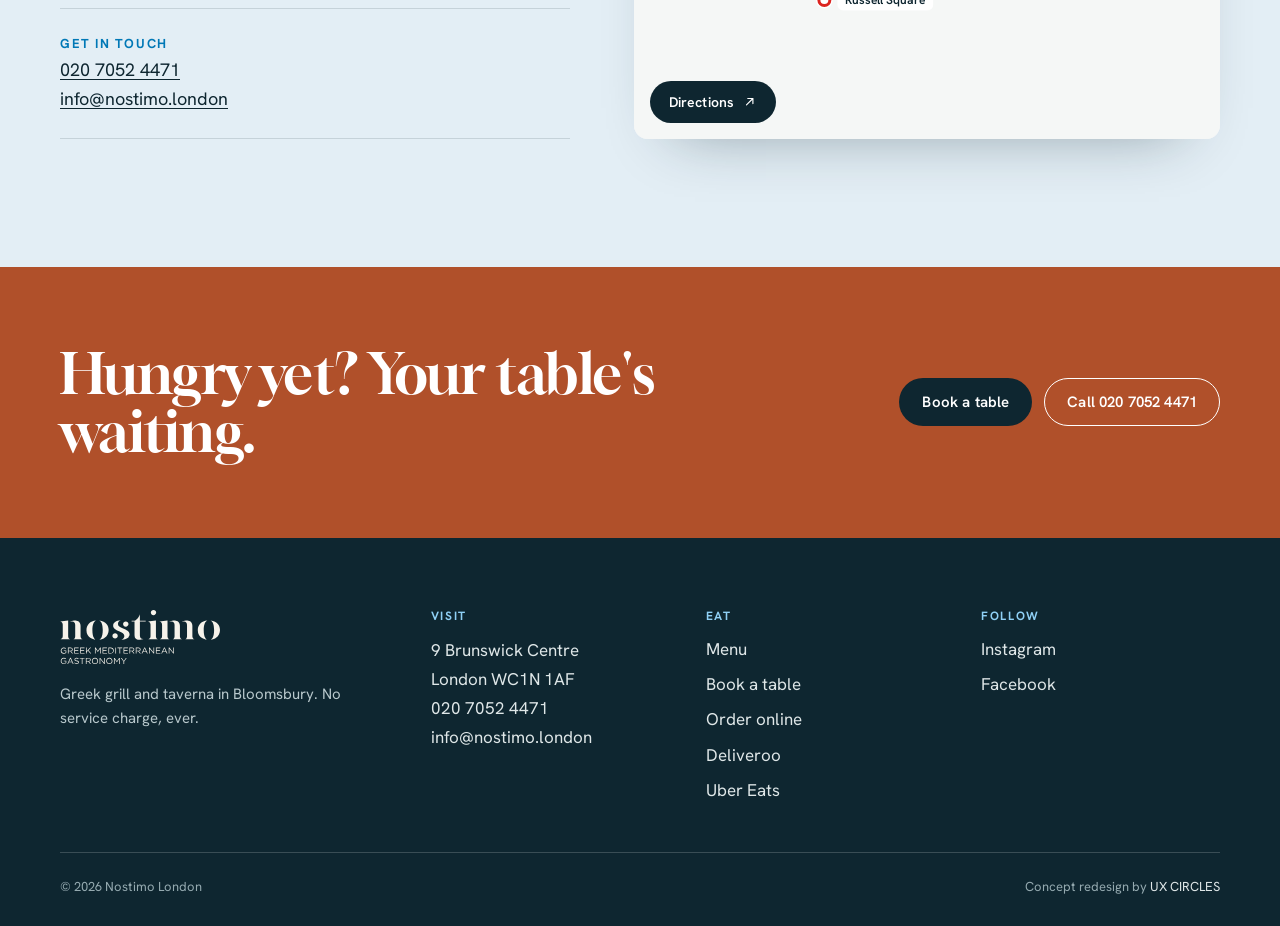
==== commit 56ed18ae: "Link "official Nostimo website" in the concept stripe to nostimo.london Both languages, on every pag" ====
--- a/index.html
+++ b/index.html
@@ -27,7 +27,7 @@
   <link rel="preconnect" href="https://fonts.gstatic.com" crossorigin>
   <link href="https://fonts.googleapis.com/css2?family=Gloock&family=GFS+Didot&family=Hanken+Grotesk:wght@400;500;600;700&display=swap" rel="stylesheet">
   <link rel="preload" as="image" href="assets/img/table-rose-600.webp" imagesrcset="assets/img/table-rose-600.webp 600w, assets/img/table-rose-1200.webp 1200w" imagesizes="(max-width: 860px) 86vw, 500px" fetchpriority="high">
-  <link rel="stylesheet" href="styles.css?v=7">
+  <link rel="stylesheet" href="styles.css?v=8">
 
   <script type="application/ld+json">
   {
@@ -72,7 +72,7 @@
   <header class="site-header" data-header>
     <div class="concept-bar" role="note">
       <div class="wrap concept-inner">
-        <p><span class="concept-tag">Concept</span><span class="concept-long">Concept redesign. Not the official Nostimo website.</span><span class="concept-short">Concept redesign</span></p>
+        <p><span class="concept-tag">Concept</span><span class="concept-long">Concept redesign. Not the <a href="https://nostimo.london/" target="_blank" rel="noopener">official Nostimo website</a>.</span><span class="concept-short">Concept redesign</span></p>
         <a href="https://ux-circles.com/web" target="_blank" rel="noopener">Designed by <strong>UX CIRCLES</strong> <svg class="icon" aria-hidden="true"><use href="#i-ext"/></svg></a>
       </div>
     </div>
--- a/styles.css
+++ b/styles.css
@@ -92,6 +92,8 @@
 .concept-short { display: none; }
 .concept-bar a { display: inline-flex; align-items: center; gap: 4px; text-decoration: none; white-space: nowrap; }
 .concept-bar a:hover strong { text-decoration: underline; }
+.concept-bar .concept-long a { display: inline; text-decoration: underline; text-underline-offset: 2px; text-decoration-color: rgba(215, 227, 230, .5); }
+.concept-bar .concept-long a:hover { text-decoration-color: currentColor; }
 @media (max-width: 640px) { .concept-long { display: none; } .concept-short { display: inline; } }
 @media (max-width: 420px) { .concept-short { display: none; } }
 
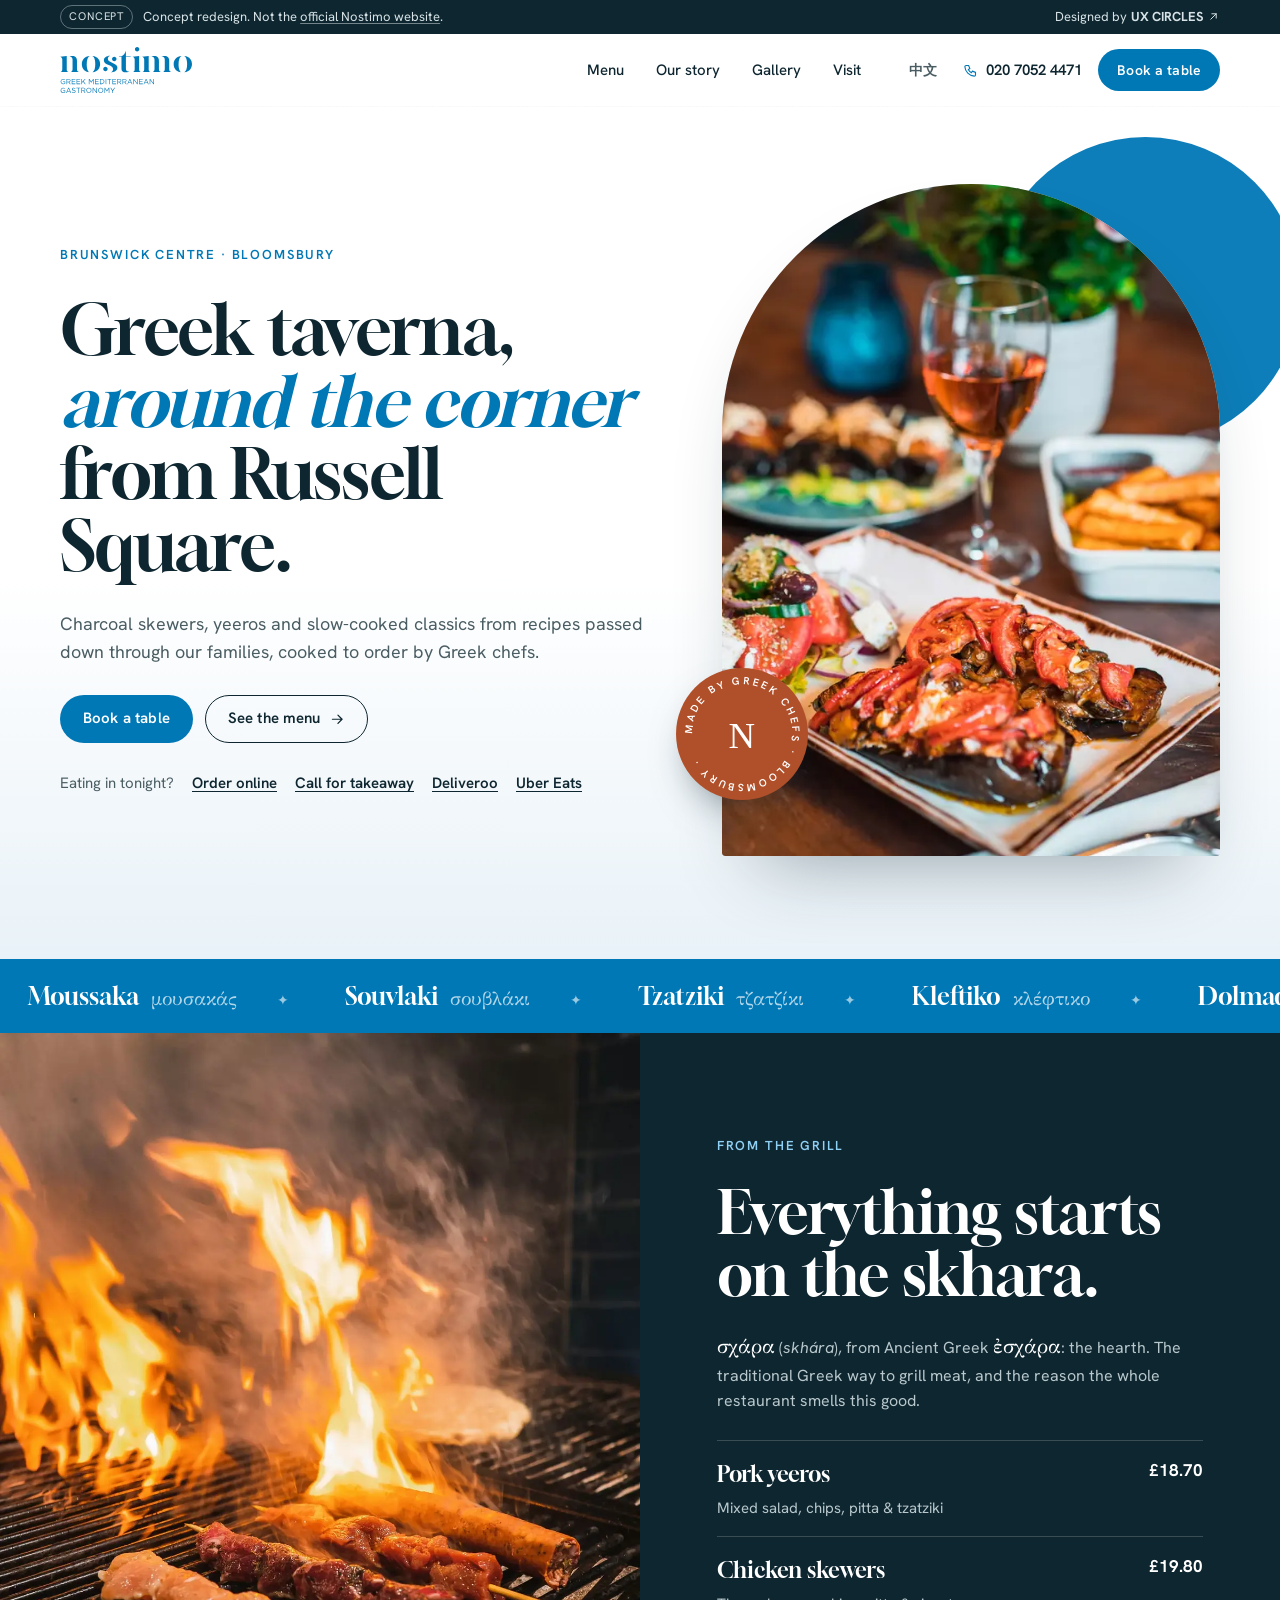
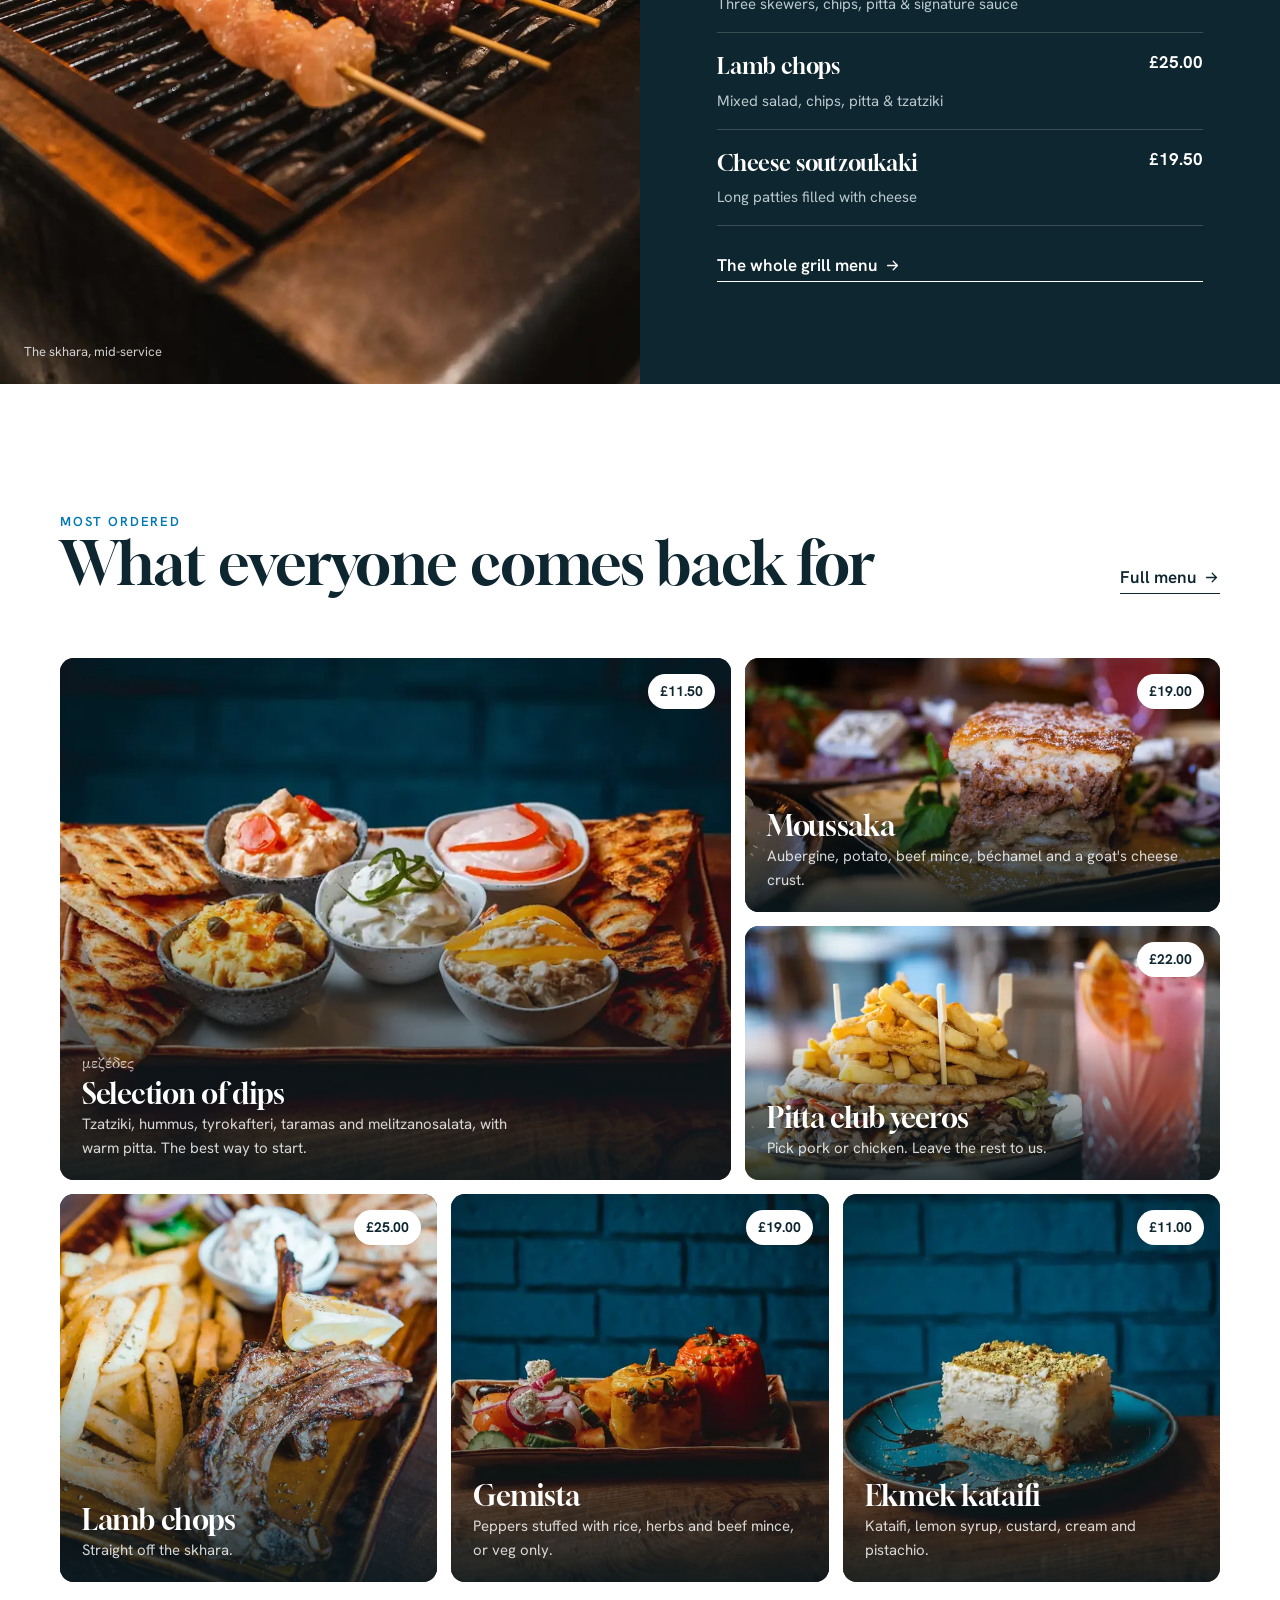
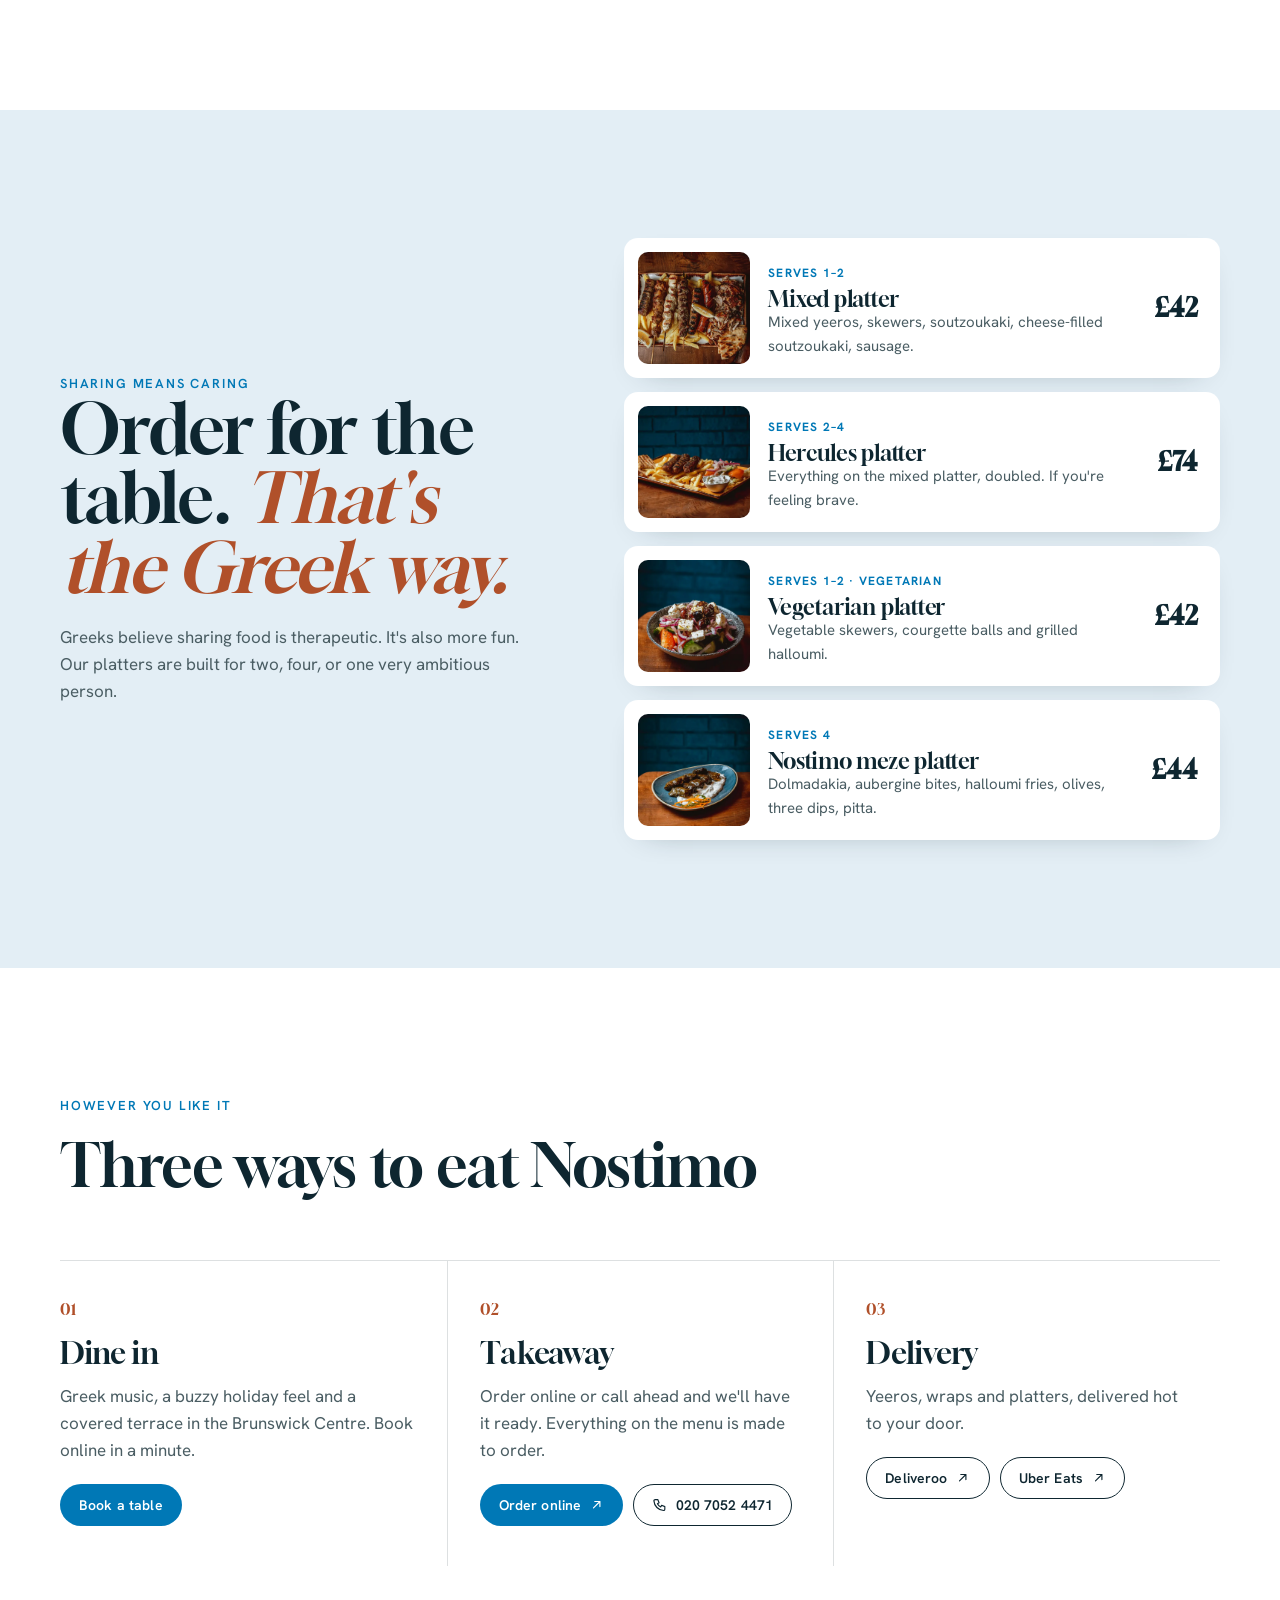
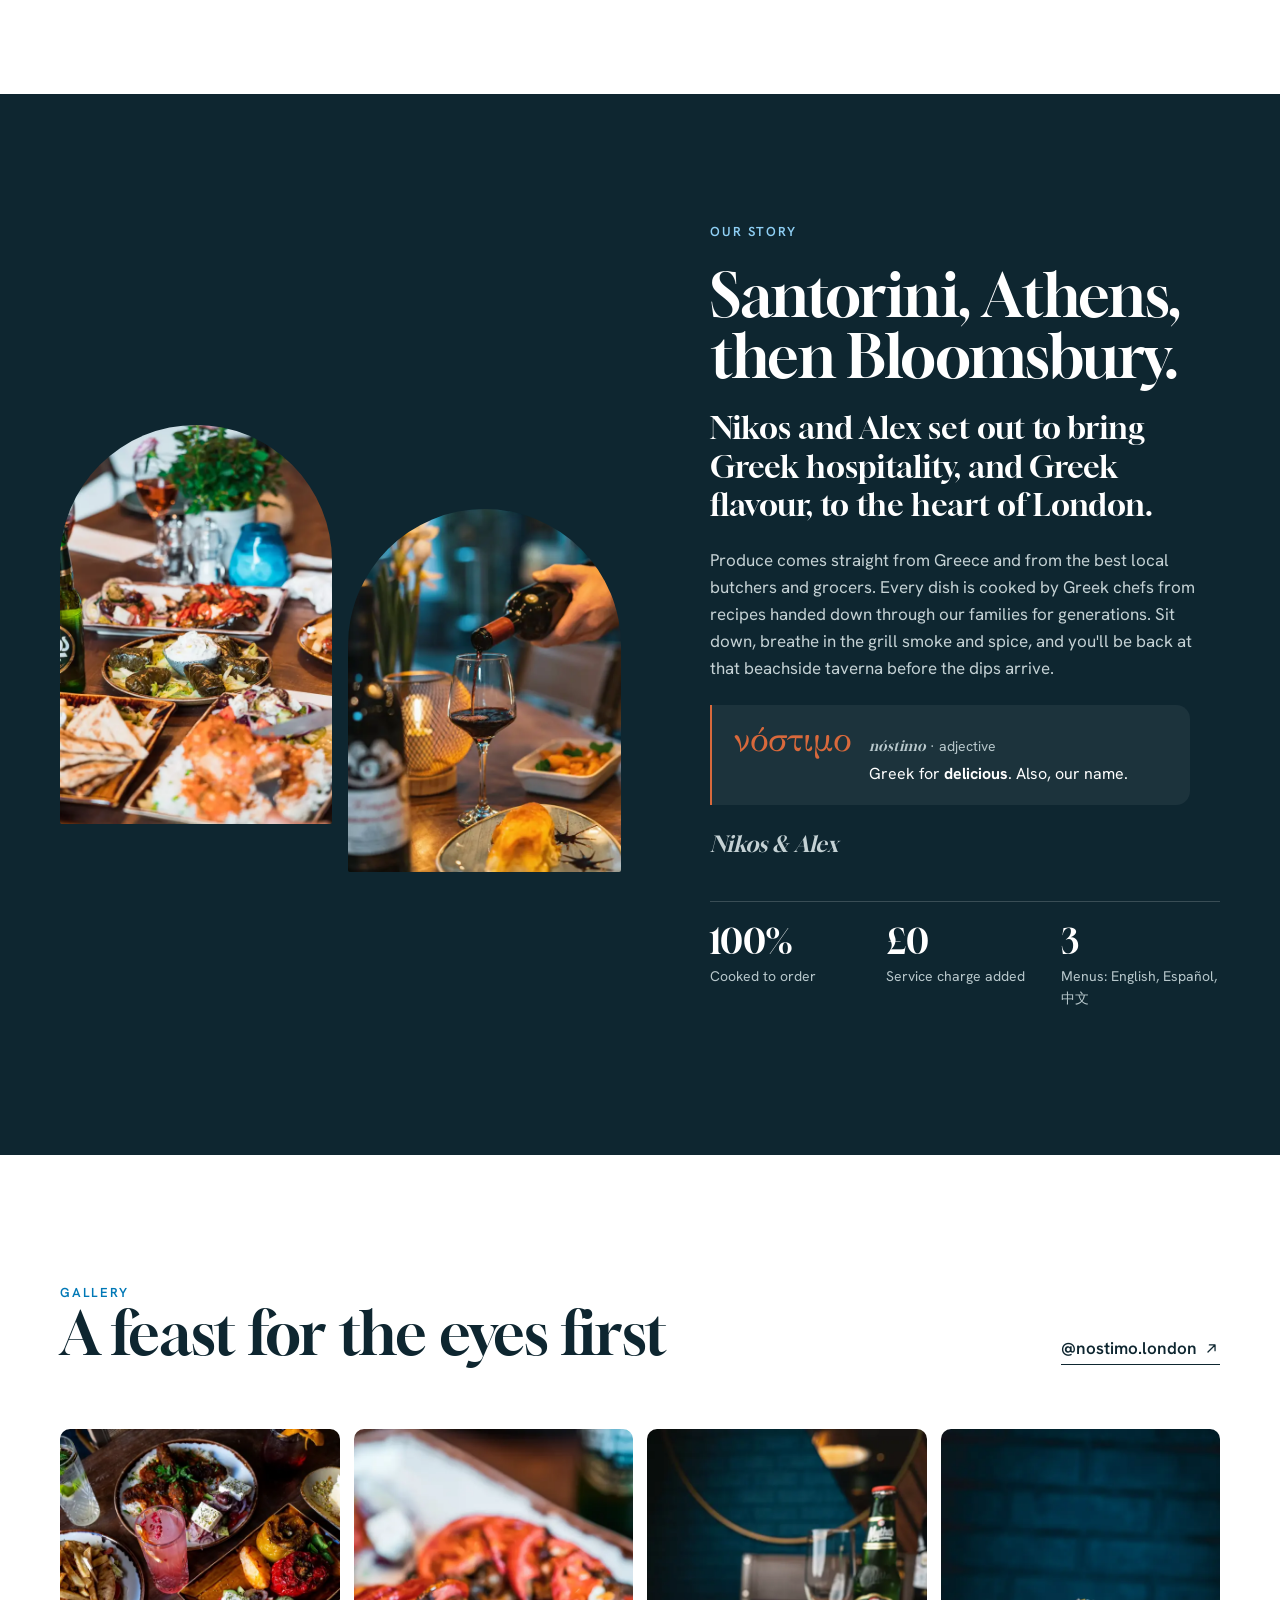
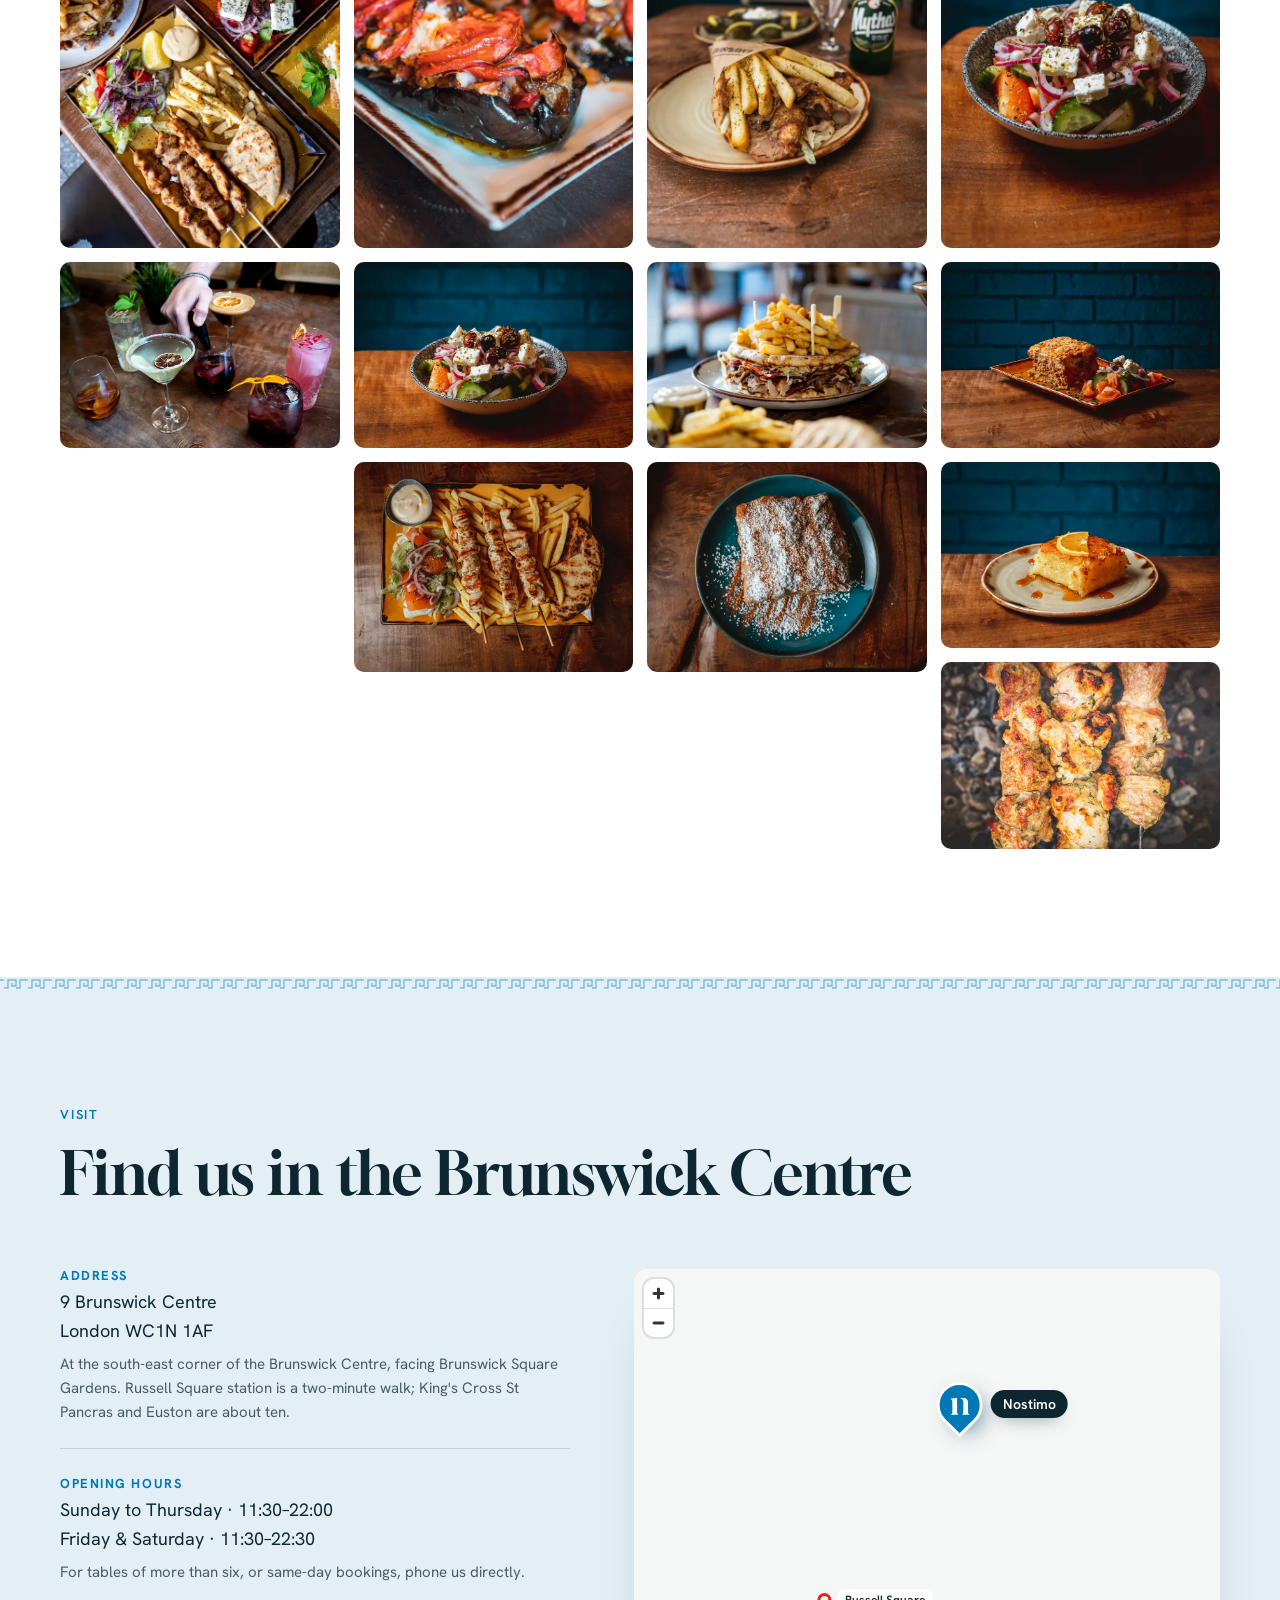
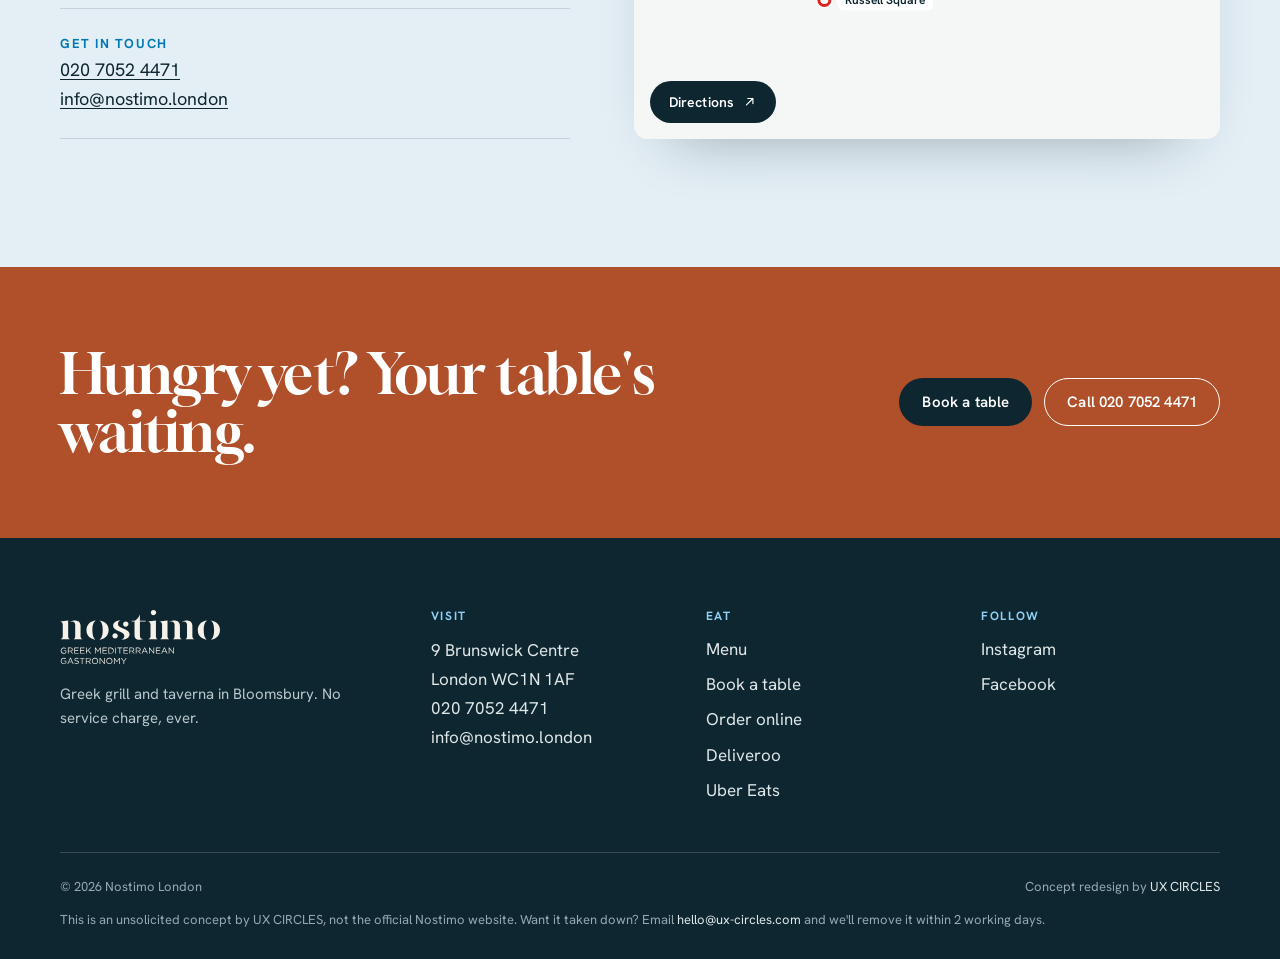
==== commit 8e9749aa: "Footer: offer to take the concept down within 2 working days Every page now says this is an unsolici" ====
--- a/index.html
+++ b/index.html
@@ -425,6 +425,7 @@
       <div class="footer-base">
         <p>© <span data-year>2026</span> Nostimo London</p>
         <p>Concept redesign by <a href="https://ux-circles.com/web" target="_blank" rel="noopener">UX CIRCLES</a></p>
+        <p data-takedown style="flex-basis: 100%; margin: 0;">This is an unsolicited concept by UX CIRCLES, not the official Nostimo website. Want it taken down? Email <a href="mailto:hello@ux-circles.com">hello@ux-circles.com</a> and we'll remove it within 2 working days.</p>
       </div>
     </div>
   </footer>
